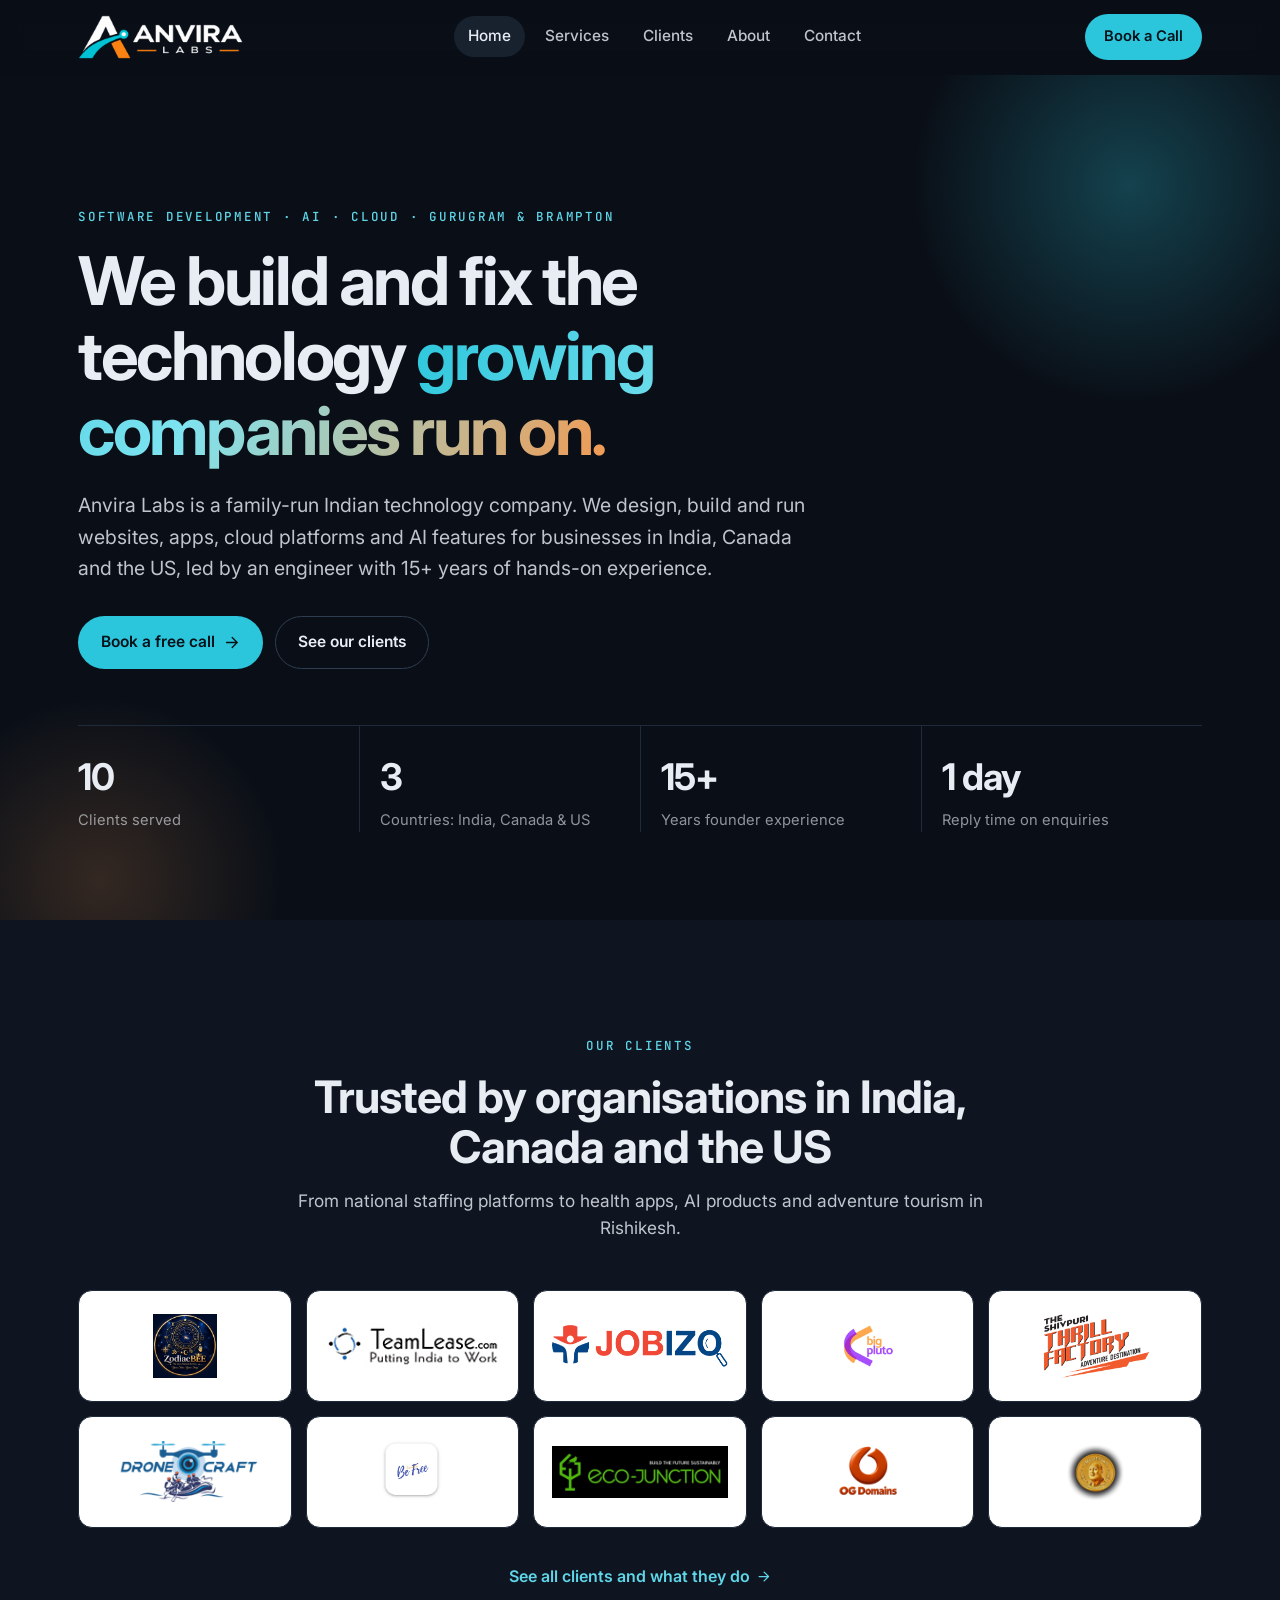
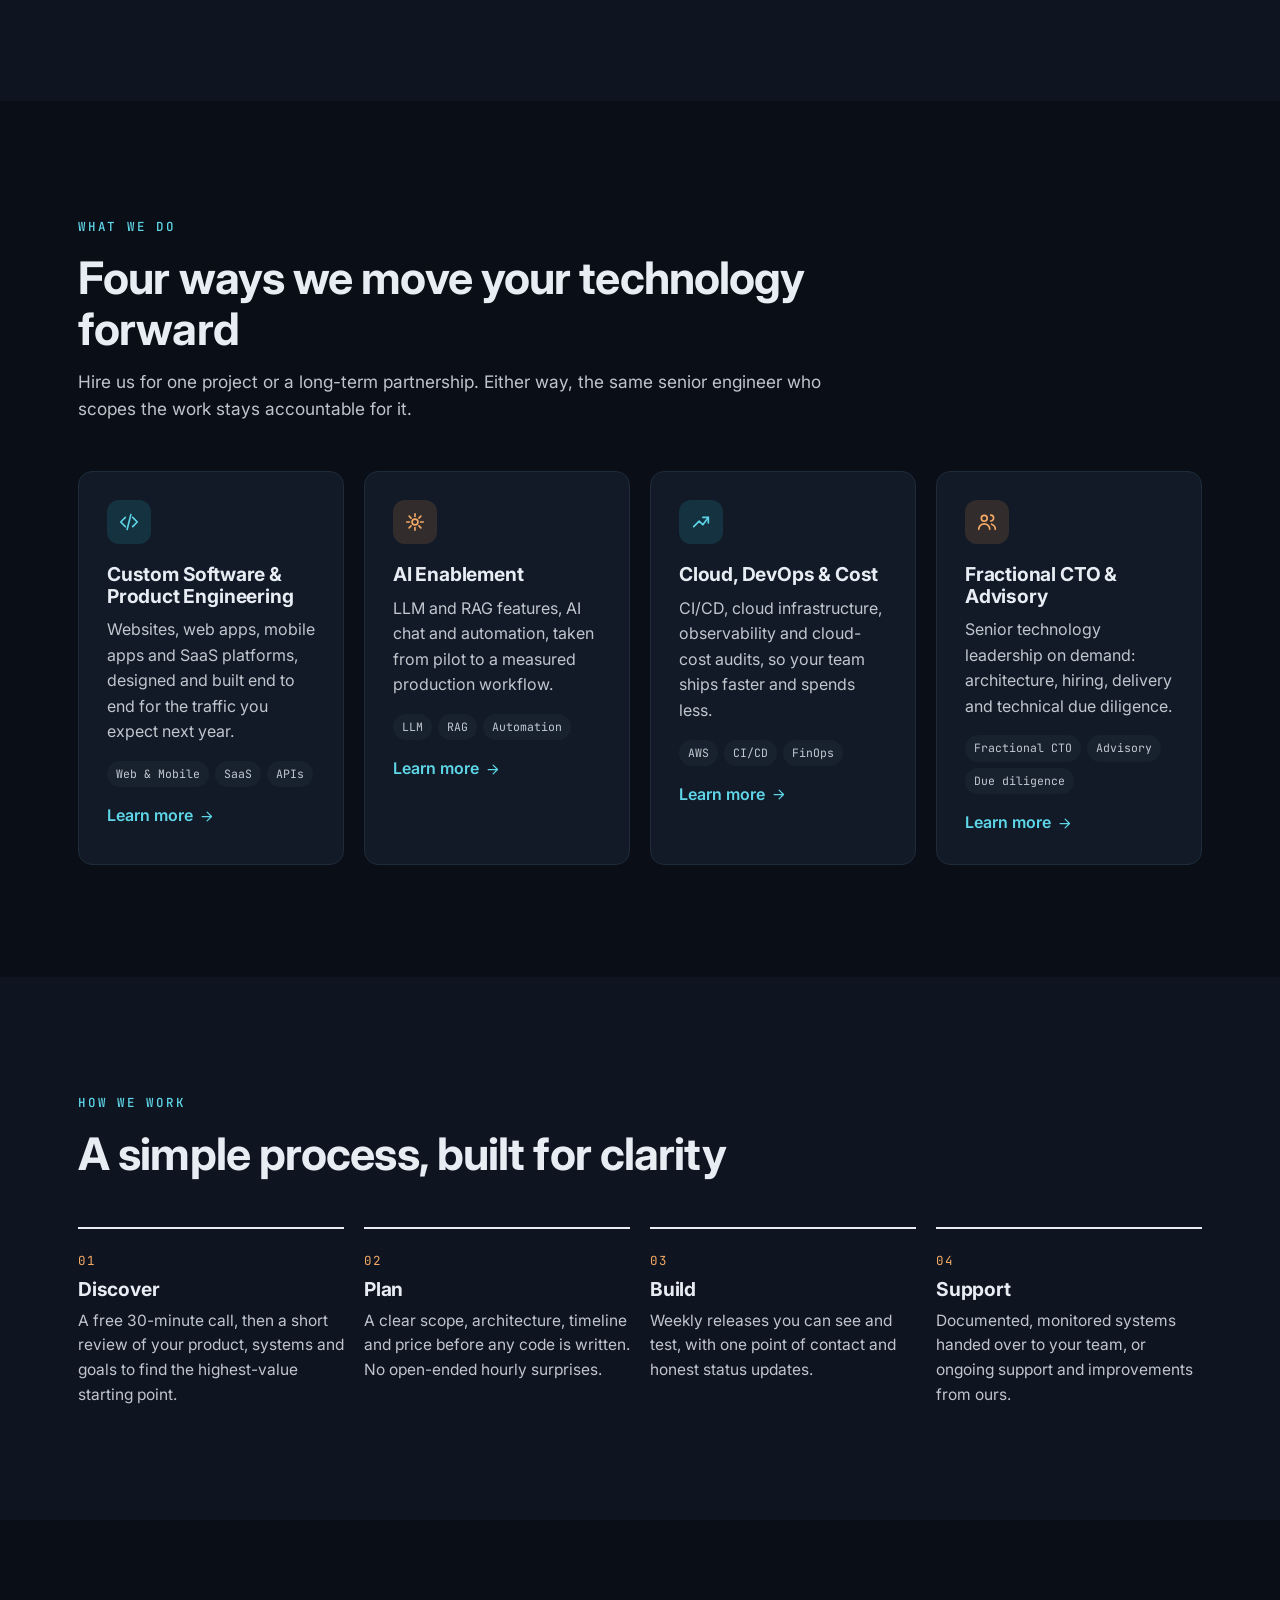
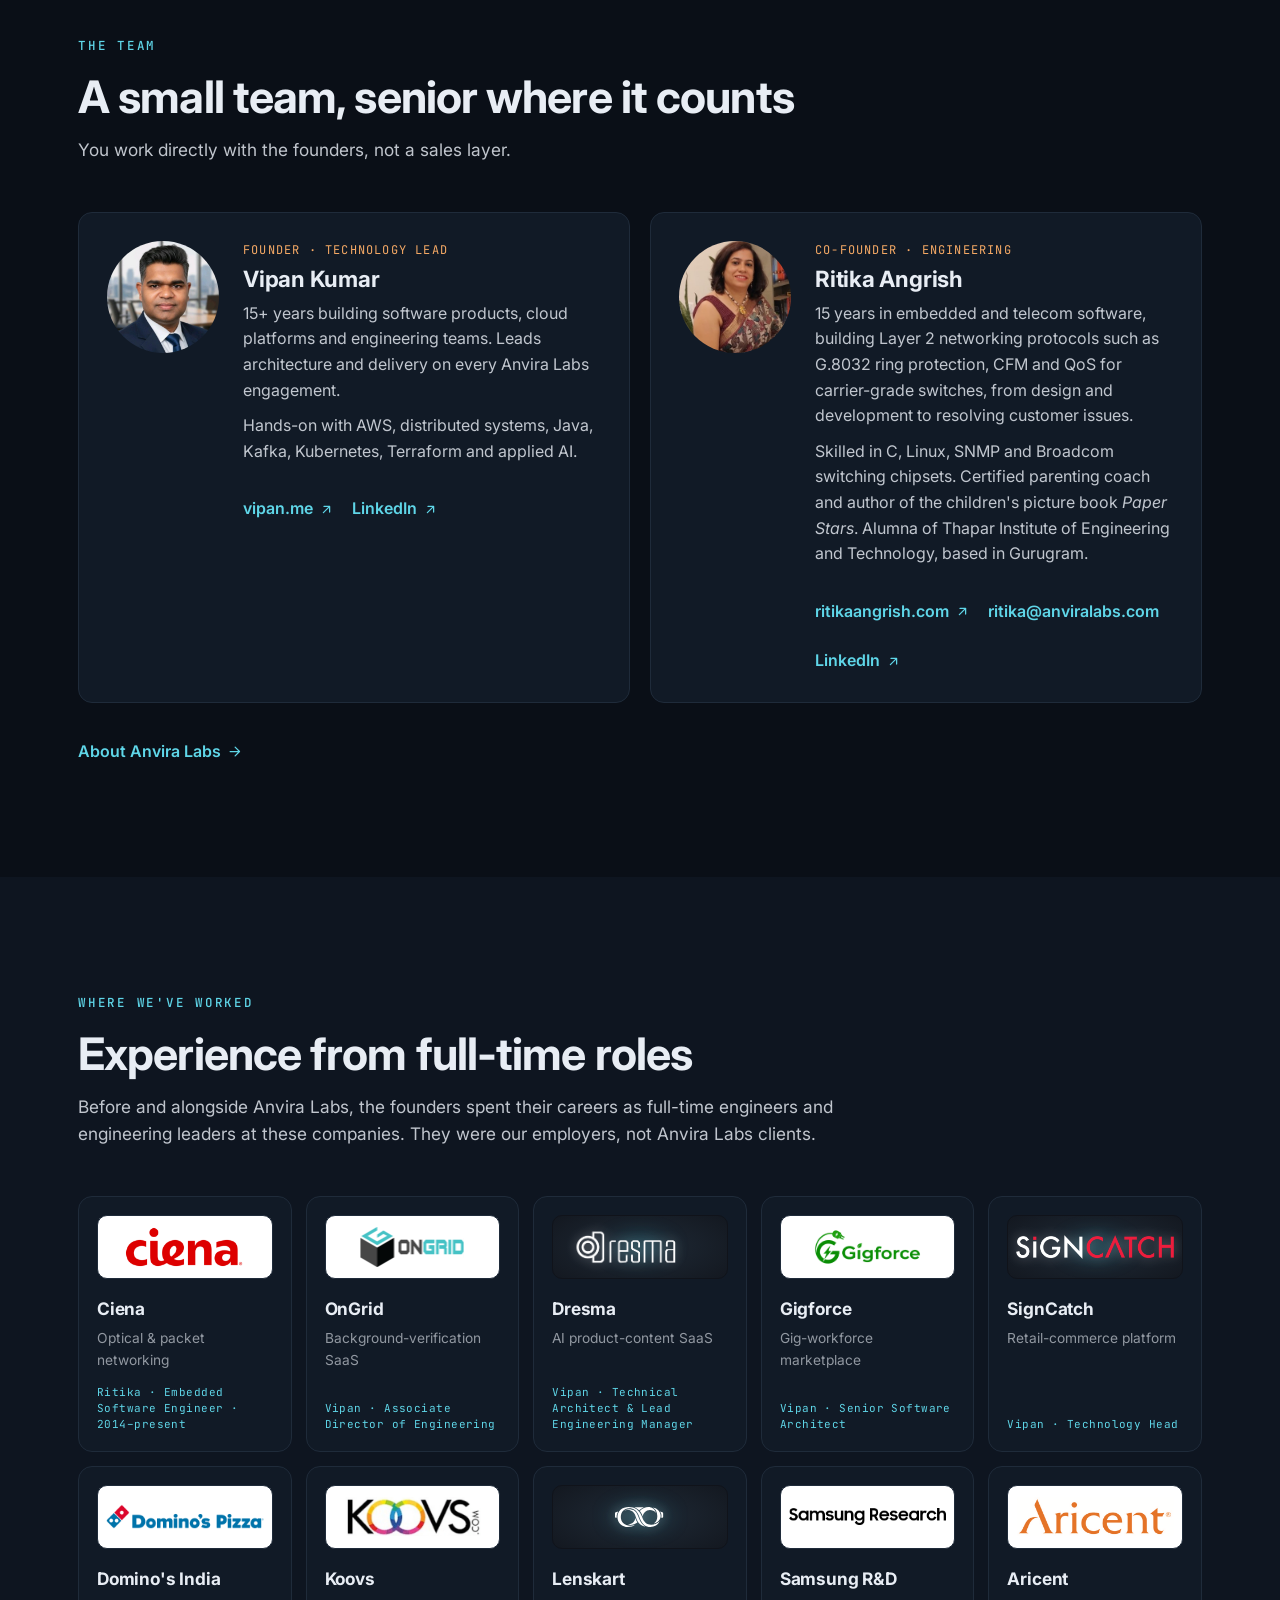
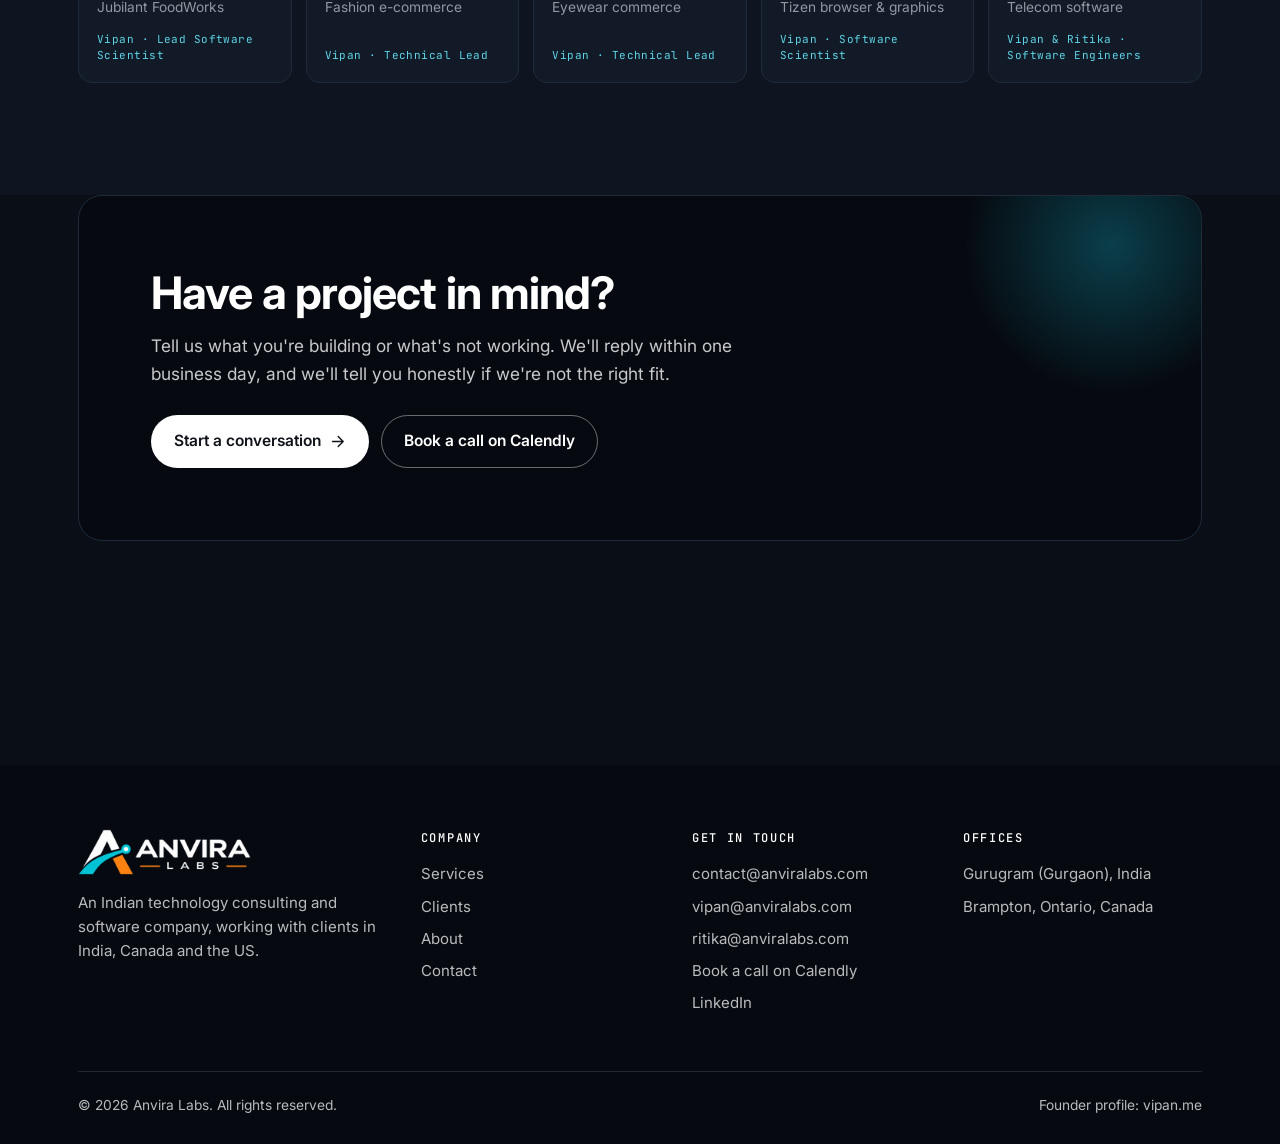
==== index.html @ 52e17708 "Link OGDomains to its domain mall and add its logo Co-Authored-By: Claude Opus 5.5 <noreply@anthropi" ====
<!DOCTYPE html>
<html lang="en" data-theme="midnight">
<head>
    <meta charset="UTF-8">
    <meta name="viewport" content="width=device-width, initial-scale=1.0">
    <meta name="theme-color" content="#0a0f17">
    <meta name="color-scheme" content="dark">
    <title>Anvira Labs | Software, AI & Cloud Company in Gurugram</title>
    <meta name="description" content="Software development company in Gurugram, India, also in Brampton, Canada. Websites, apps, SaaS, AI and AWS cloud for startups and SMBs.">
    <meta name="keywords" content="software development company Gurugram, software company Delhi NCR, custom software development India, web and mobile app development, AI development company India, generative AI and LLM integration, cloud and DevOps services, AWS cost optimization, fractional CTO India, fractional CTO Toronto, software development Brampton, IT consulting Gurgaon, SaaS product development, Anvira Labs">
    <meta name="robots" content="index, follow, max-image-preview:large, max-snippet:-1">
    <meta name="author" content="Anvira Labs">
    <meta name="geo.region" content="IN-HR">
    <meta name="geo.placename" content="Gurugram">
    <meta property="og:title" content="Anvira Labs | Software, AI & Cloud Company in Gurugram">
    <meta property="og:description" content="Software development company in Gurugram, India, also in Brampton, Canada. Websites, apps, SaaS, AI and AWS cloud for startups and SMBs.">
    <meta property="og:type" content="website">
    <meta property="og:site_name" content="Anvira Labs">
    <meta property="og:url" content="https://www.anviralabs.com/">
    <meta property="og:locale" content="en_IN">
    <meta property="og:locale:alternate" content="en_CA">
    <meta property="og:image:width" content="1200">
    <meta property="og:image:height" content="630">
    <meta property="og:image:alt" content="Anvira Labs logo">
    <link rel="canonical" href="https://www.anviralabs.com/">
    <link rel="icon" type="image/png" sizes="32x32" href="assets/logo/favicon-32.png">
    <link rel="icon" type="image/png" sizes="192x192" href="assets/logo/icon-192.png">
    <link rel="apple-touch-icon" href="assets/logo/apple-touch-icon.png">
    <meta property="og:image" content="https://www.anviralabs.com/assets/logo/og-image.png">
    <meta name="twitter:card" content="summary_large_image">
    <link rel="preconnect" href="https://fonts.googleapis.com">
    <link rel="preconnect" href="https://fonts.gstatic.com" crossorigin>
    <link href="https://fonts.googleapis.com/css2?family=Inter:wght@400;500;600;700&family=JetBrains+Mono:wght@400;500&display=swap" rel="stylesheet">
    <link rel="stylesheet" href="styles.css?v=20261105j">
    <script type="application/ld+json">{"@context": "https://schema.org", "@type": ["Organization", "ProfessionalService"], "@id": "https://www.anviralabs.com/#org", "name": "Anvira Labs", "url": "https://www.anviralabs.com/", "logo": "https://www.anviralabs.com/assets/logo/icon-512.png", "image": "https://www.anviralabs.com/assets/logo/og-image.png", "description": "Software development company in Gurugram, India, also in Brampton, Canada. Websites, apps, SaaS, AI and AWS cloud for startups and SMBs.", "email": "contact@anviralabs.com", "slogan": "We build and fix the technology growing companies run on.", "founder": [{"@type": "Person", "@id": "https://www.anviralabs.com/about.html#vipan", "name": "Vipan Kumar", "jobTitle": "Founder & Technology Lead", "url": "https://vipan.me/", "sameAs": ["https://vipan.me/", "https://www.linkedin.com/in/vipankverma/"], "alumniOf": "Thapar Institute of Engineering and Technology"}, {"@type": "Person", "@id": "https://www.anviralabs.com/about.html#ritika", "name": "Ritika Angrish", "jobTitle": "Co-founder, Engineering", "email": "ritika@anviralabs.com", "url": "https://ritikaangrish.com/", "sameAs": ["https://ritikaangrish.com/", "https://www.linkedin.com/in/ritika-angrish/"], "alumniOf": "Thapar Institute of Engineering and Technology"}], "address": {"@type": "PostalAddress", "addressLocality": "Gurugram", "addressRegion": "Haryana", "addressCountry": "IN"}, "location": [{"@type": "Place", "name": "Anvira Labs, Gurugram", "address": {"@type": "PostalAddress", "addressLocality": "Gurugram", "addressRegion": "Haryana", "addressCountry": "IN"}}, {"@type": "Place", "name": "Anvira Labs, Brampton", "address": {"@type": "PostalAddress", "addressLocality": "Brampton", "addressRegion": "ON", "addressCountry": "CA"}}], "areaServed": [{"@type": "City", "name": "Gurugram"}, {"@type": "AdministrativeArea", "name": "Delhi NCR"}, {"@type": "Country", "name": "India"}, {"@type": "City", "name": "Brampton"}, {"@type": "City", "name": "Toronto"}, {"@type": "AdministrativeArea", "name": "Ontario"}, {"@type": "Country", "name": "Canada"}, {"@type": "Country", "name": "United States"}], "knowsAbout": ["Custom software development", "Web application development", "Mobile app development", "SaaS platforms", "Generative AI", "LLM integration", "Retrieval-augmented generation", "AWS", "Kubernetes", "Terraform", "DevOps", "CI/CD", "FinOps", "Cloud cost optimization", "Software architecture", "Fractional CTO", "Technical due diligence", "Java", "Spring Boot", "Node.js", "Python", "Kafka"], "contactPoint": [{"@type": "ContactPoint", "contactType": "sales", "email": "contact@anviralabs.com", "url": "https://www.anviralabs.com/contact.html", "availableLanguage": ["English", "Hindi"], "areaServed": ["IN", "CA", "US"]}], "hasOfferCatalog": {"@type": "OfferCatalog", "name": "Anvira Labs services", "itemListElement": [{"@type": "Offer", "itemOffered": {"@type": "Service", "name": "Custom Software & Product Engineering", "description": "Websites, web apps, mobile apps, SaaS platforms, APIs and integrations.", "url": "https://www.anviralabs.com/services.html#custom-software", "provider": {"@id": "https://www.anviralabs.com/#org"}, "areaServed": [{"@type": "City", "name": "Gurugram"}, {"@type": "AdministrativeArea", "name": "Delhi NCR"}, {"@type": "Country", "name": "India"}, {"@type": "City", "name": "Brampton"}, {"@type": "City", "name": "Toronto"}, {"@type": "AdministrativeArea", "name": "Ontario"}, {"@type": "Country", "name": "Canada"}, {"@type": "Country", "name": "United States"}]}}, {"@type": "Offer", "itemOffered": {"@type": "Service", "name": "AI Enablement", "description": "LLM and RAG features, AI chat assistants, content pipelines and automation.", "url": "https://www.anviralabs.com/services.html#ai", "provider": {"@id": "https://www.anviralabs.com/#org"}, "areaServed": [{"@type": "City", "name": "Gurugram"}, {"@type": "AdministrativeArea", "name": "Delhi NCR"}, {"@type": "Country", "name": "India"}, {"@type": "City", "name": "Brampton"}, {"@type": "City", "name": "Toronto"}, {"@type": "AdministrativeArea", "name": "Ontario"}, {"@type": "Country", "name": "Canada"}, {"@type": "Country", "name": "United States"}]}}, {"@type": "Offer", "itemOffered": {"@type": "Service", "name": "Cloud, DevOps & Cost Optimization", "description": "AWS infrastructure, Terraform, CI/CD, monitoring and cloud-cost audits.", "url": "https://www.anviralabs.com/services.html#cloud", "provider": {"@id": "https://www.anviralabs.com/#org"}, "areaServed": [{"@type": "City", "name": "Gurugram"}, {"@type": "AdministrativeArea", "name": "Delhi NCR"}, {"@type": "Country", "name": "India"}, {"@type": "City", "name": "Brampton"}, {"@type": "City", "name": "Toronto"}, {"@type": "AdministrativeArea", "name": "Ontario"}, {"@type": "Country", "name": "Canada"}, {"@type": "Country", "name": "United States"}]}}, {"@type": "Offer", "itemOffered": {"@type": "Service", "name": "Fractional CTO & Technology Advisory", "description": "Architecture, hiring, delivery oversight and technical due diligence.", "url": "https://www.anviralabs.com/services.html#cto", "provider": {"@id": "https://www.anviralabs.com/#org"}, "areaServed": [{"@type": "City", "name": "Gurugram"}, {"@type": "AdministrativeArea", "name": "Delhi NCR"}, {"@type": "Country", "name": "India"}, {"@type": "City", "name": "Brampton"}, {"@type": "City", "name": "Toronto"}, {"@type": "AdministrativeArea", "name": "Ontario"}, {"@type": "Country", "name": "Canada"}, {"@type": "Country", "name": "United States"}]}}]}}</script>
    <script type="application/ld+json">{"@context": "https://schema.org", "@type": "WebSite", "@id": "https://www.anviralabs.com/#website", "name": "Anvira Labs", "url": "https://www.anviralabs.com/", "publisher": {"@id": "https://www.anviralabs.com/#org"}, "inLanguage": "en"}</script>
    <script>
        // Site theme. DEFAULT is what visitors see; ?theme=name previews another one.
        (function () {
            var DEFAULT = 'midnight', themes = ['clarity', 'midnight', 'ember', 'aurora'], t = DEFAULT;
            try {
                var q = new URLSearchParams(location.search).get('theme');
                if (q && themes.indexOf(q) > -1) { t = q; sessionStorage.setItem('al-theme', q); }
                else if (themes.indexOf(sessionStorage.getItem('al-theme')) > -1) t = sessionStorage.getItem('al-theme');
            } catch (e) {}
            document.documentElement.setAttribute('data-theme', t);
        })();
    </script>
</head>
<body>
    <a class="skip" href="#main">Skip to content</a>
    <nav class="navbar" aria-label="Main">
        <div class="nav-container">
            <a href="index.html" class="logo" aria-label="Anvira Labs home"><img src="assets/logo/anvira-logo-light.png" alt="Anvira Labs" class="logo-img logo-on-dark" width="900" height="240"><img src="assets/logo/anvira-logo-dark.png" alt="" aria-hidden="true" class="logo-img logo-on-light" width="900" height="249"></a>
            <ul class="nav-menu" id="nav-menu">
                <li><a href="index.html">Home</a></li>
                <li><a href="services.html">Services</a></li>
                <li><a href="work.html">Clients</a></li>
                <li><a href="about.html">About</a></li>
                <li><a href="contact.html">Contact</a></li>
            </ul>
            <div class="nav-right">
                <a href="contact.html" class="btn btn-primary">Book a Call</a>
                <button class="hamburger" type="button" aria-label="Menu" aria-controls="nav-menu" aria-expanded="false"><span></span><span></span><span></span></button>
            </div>
        </div>
    </nav>

    <main id="main">
        <section class="hero">
            <div class="container">
                <div class="eyebrow reveal">Software development · AI · Cloud · Gurugram &amp; Brampton</div>
                <h1 class="reveal">We build and fix the technology <span class="grad-text">growing companies run on.</span></h1>
                <p class="lede reveal">Anvira Labs is a family-run Indian technology company. We design, build and run websites, apps, cloud platforms and AI features for businesses in India, Canada and the US, led by an engineer with 15+ years of hands-on experience.</p>
                <div class="hero-actions reveal">
                    <a href="contact.html" class="btn btn-primary">Book a free call <svg viewBox="0 0 24 24" fill="none" stroke="currentColor" stroke-width="2" stroke-linecap="round" stroke-linejoin="round" aria-hidden="true"><path d="M5 12h14M13 5l7 7-7 7"/></svg></a>
                    <a href="work.html" class="btn btn-secondary">See our clients</a>
                </div>
                <div class="facts reveal">
                    <div class="fact"><div class="fact-num">10</div><div class="fact-label">Clients served</div></div>
                    <div class="fact"><div class="fact-num">3</div><div class="fact-label">Countries: India, Canada &amp; US</div></div>
                    <div class="fact"><div class="fact-num">15+</div><div class="fact-label">Years founder experience</div></div>
                    <div class="fact"><div class="fact-num">1 day</div><div class="fact-label">Reply time on enquiries</div></div>
                </div>
            </div>
        </section>

        <section class="section alt clients-section" id="clients" aria-labelledby="clients-h">
            <div class="container">
                <div class="section-head center">
                    <div class="eyebrow">Our clients</div>
                    <h2 id="clients-h">Trusted by organisations in India, Canada and the US</h2>
                    <p>From national staffing platforms to health apps, AI products and adventure tourism in Rishikesh.</p>
                </div>
                <ul class="logo-wall reveal">
                    <li><a class="logo-tile" href="https://zodiacbee.com" target="_blank" rel="noopener" title="ZodiacBee"><img src="assets/clients/zodiacbee.jpg" alt="ZodiacBee logo" loading="lazy"></a></li>
                    <li><a class="logo-tile" href="https://www.teamlease.com/" target="_blank" rel="noopener" title="TeamLease"><img src="assets/clients/teamlease.jpg" alt="TeamLease logo" loading="lazy"></a></li>
                    <li><a class="logo-tile" href="https://jobizo.com/" target="_blank" rel="noopener" title="Jobizo"><img src="assets/clients/jobizo.png" alt="Jobizo logo" loading="lazy"></a></li>
                    <li><a class="logo-tile" href="https://bigplutolabs.com" target="_blank" rel="noopener" title="Big Pluto"><img src="assets/clients/bigpluto.png" alt="Big Pluto logo" loading="lazy"></a></li>
                    <li><a class="logo-tile" href="https://thrillfactory.in/" target="_blank" rel="noopener" title="Thrill Factory"><img src="assets/clients/thrillfactory.png" alt="Thrill Factory logo" loading="lazy"></a></li>
                    <li><a class="logo-tile" href="https://www.dronecraft.co.in/" target="_blank" rel="noopener" title="DroneCraft"><img src="assets/clients/dronecraft.png" alt="DroneCraft logo" loading="lazy"></a></li>
                    <li><a class="logo-tile" href="https://www.befree.fit/" target="_blank" rel="noopener" title="BeFree"><img src="assets/clients/befree.jpeg" alt="BeFree logo" loading="lazy"></a></li>
                    <li><a class="logo-tile" href="https://eco-junction.com/" target="_blank" rel="noopener" title="Eco Junction"><img src="assets/clients/ecojunction.jpg" alt="Eco Junction logo" loading="lazy"></a></li>
                    <li><a class="logo-tile" href="https://anvira-labs.github.io/ogdomains/" target="_blank" rel="noopener" title="OGDomains"><img src="assets/clients/ogdomains.png" alt="OGDomains logo" loading="lazy"></a></li>
                    <li><a class="logo-tile" href="https://eternalvoice.net/" target="_blank" rel="noopener" title="Eternal Voice"><img src="assets/clients/eternalvoice.png" alt="Eternal Voice logo" loading="lazy"></a></li>
                </ul>
                <div class="section-foot center"><a class="link-arrow" href="work.html">See all clients and what they do <svg viewBox="0 0 24 24" fill="none" stroke="currentColor" stroke-width="2" stroke-linecap="round" stroke-linejoin="round" aria-hidden="true"><path d="M5 12h14M13 5l7 7-7 7"/></svg></a></div>
            </div>
        </section>

        <section class="section">
            <div class="container">
                <div class="section-head">
                    <div class="eyebrow">What we do</div>
                    <h2>Four ways we move your technology forward</h2>
                    <p>Hire us for one project or a long-term partnership. Either way, the same senior engineer who scopes the work stays accountable for it.</p>
                </div>
                <div class="grid-4">
            <div class="card reveal">
                <div class="card-icon"><svg viewBox="0 0 24 24" fill="none" stroke="currentColor" stroke-width="1.8" stroke-linecap="round" stroke-linejoin="round" aria-hidden="true"><path d="M8 7l-5 5 5 5M16 7l5 5-5 5M14 4l-4 16"/></svg></div>
                <h3>Custom Software & Product Engineering</h3>
                <p>Websites, web apps, mobile apps and SaaS platforms, designed and built end to end for the traffic you expect next year.</p>
                <div class="tags"><span class="tag">Web & Mobile</span><span class="tag">SaaS</span><span class="tag">APIs</span></div>
                <a class="link-arrow" href="services.html#custom-software">Learn more <svg viewBox="0 0 24 24" fill="none" stroke="currentColor" stroke-width="2" stroke-linecap="round" stroke-linejoin="round" aria-hidden="true"><path d="M5 12h14M13 5l7 7-7 7"/></svg></a>
            </div>
            <div class="card reveal">
                <div class="card-icon orange"><svg viewBox="0 0 24 24" fill="none" stroke="currentColor" stroke-width="1.8" stroke-linecap="round" stroke-linejoin="round" aria-hidden="true"><path d="M12 3v3M12 18v3M3 12h3M18 12h3M5.6 5.6l2.1 2.1M16.3 16.3l2.1 2.1M5.6 18.4l2.1-2.1M16.3 7.7l2.1-2.1"/><circle cx="12" cy="12" r="3.2"/></svg></div>
                <h3>AI Enablement</h3>
                <p>LLM and RAG features, AI chat and automation, taken from pilot to a measured production workflow.</p>
                <div class="tags"><span class="tag">LLM</span><span class="tag">RAG</span><span class="tag">Automation</span></div>
                <a class="link-arrow" href="services.html#ai">Learn more <svg viewBox="0 0 24 24" fill="none" stroke="currentColor" stroke-width="2" stroke-linecap="round" stroke-linejoin="round" aria-hidden="true"><path d="M5 12h14M13 5l7 7-7 7"/></svg></a>
            </div>
            <div class="card reveal">
                <div class="card-icon"><svg viewBox="0 0 24 24" fill="none" stroke="currentColor" stroke-width="1.8" stroke-linecap="round" stroke-linejoin="round" aria-hidden="true"><path d="M4 17l6-6 4 4 6-8"/><path d="M14 7h6v6"/></svg></div>
                <h3>Cloud, DevOps & Cost</h3>
                <p>CI/CD, cloud infrastructure, observability and cloud-cost audits, so your team ships faster and spends less.</p>
                <div class="tags"><span class="tag">AWS</span><span class="tag">CI/CD</span><span class="tag">FinOps</span></div>
                <a class="link-arrow" href="services.html#cloud">Learn more <svg viewBox="0 0 24 24" fill="none" stroke="currentColor" stroke-width="2" stroke-linecap="round" stroke-linejoin="round" aria-hidden="true"><path d="M5 12h14M13 5l7 7-7 7"/></svg></a>
            </div>
            <div class="card reveal">
                <div class="card-icon orange"><svg viewBox="0 0 24 24" fill="none" stroke="currentColor" stroke-width="1.8" stroke-linecap="round" stroke-linejoin="round" aria-hidden="true"><circle cx="9" cy="8" r="3.2"/><path d="M3 20c0-3.3 2.7-6 6-6s6 2.7 6 6"/><path d="M16 4.5a3.2 3.2 0 0 1 0 6.4M21 20c0-2.6-1.6-4.8-4-5.6"/></svg></div>
                <h3>Fractional CTO & Advisory</h3>
                <p>Senior technology leadership on demand: architecture, hiring, delivery and technical due diligence.</p>
                <div class="tags"><span class="tag">Fractional CTO</span><span class="tag">Advisory</span><span class="tag">Due diligence</span></div>
                <a class="link-arrow" href="services.html#cto">Learn more <svg viewBox="0 0 24 24" fill="none" stroke="currentColor" stroke-width="2" stroke-linecap="round" stroke-linejoin="round" aria-hidden="true"><path d="M5 12h14M13 5l7 7-7 7"/></svg></a>
            </div>
                </div>
            </div>
        </section>

        <section class="section alt">
            <div class="container">
                <div class="section-head">
                    <div class="eyebrow">How we work</div>
                    <h2>A simple process, built for clarity</h2>
                </div>
        <ol class="steps">
            <li class="step reveal"><div class="step-num">01</div><h3>Discover</h3><p>A free 30-minute call, then a short review of your product, systems and goals to find the highest-value starting point.</p></li>
            <li class="step reveal"><div class="step-num">02</div><h3>Plan</h3><p>A clear scope, architecture, timeline and price before any code is written. No open-ended hourly surprises.</p></li>
            <li class="step reveal"><div class="step-num">03</div><h3>Build</h3><p>Weekly releases you can see and test, with one point of contact and honest status updates.</p></li>
            <li class="step reveal"><div class="step-num">04</div><h3>Support</h3><p>Documented, monitored systems handed over to your team, or ongoing support and improvements from ours.</p></li>
        </ol>
            </div>
        </section>

        <section class="section">
            <div class="container">
                <div class="section-head">
                    <div class="eyebrow">The team</div>
                    <h2>A small team, senior where it counts</h2>
                    <p>You work directly with the founders, not a sales layer.</p>
                </div>
            <div class="grid-2">
                <article class="card team-card reveal" id="vipan">
                    <img class="team-photo" src="assets/founder/vipan-kumar.jpg" alt="Vipan Kumar" width="112" height="112" loading="lazy">
                    <div>
                        <div class="role">Founder · Technology Lead</div>
                        <h3>Vipan Kumar</h3>
                        <p>15+ years building software products, cloud platforms and engineering teams. Leads architecture and delivery on every Anvira Labs engagement.</p>
                        <p class="muted">Hands-on with AWS, distributed systems, Java, Kafka, Kubernetes, Terraform and applied AI.</p>
                        <div class="team-links">
                            <a class="link-arrow" href="https://vipan.me" target="_blank" rel="noopener">vipan.me <svg viewBox="0 0 24 24" fill="none" stroke="currentColor" stroke-width="2" stroke-linecap="round" stroke-linejoin="round" aria-hidden="true"><path d="M7 17L17 7M8 7h9v9"/></svg></a>
                            <a class="link-arrow" href="https://www.linkedin.com/in/vipankverma/" target="_blank" rel="noopener">LinkedIn <svg viewBox="0 0 24 24" fill="none" stroke="currentColor" stroke-width="2" stroke-linecap="round" stroke-linejoin="round" aria-hidden="true"><path d="M7 17L17 7M8 7h9v9"/></svg></a>
                        </div>
                    </div>
                </article>
                <article class="card team-card reveal" id="cofounder">
                    <img class="team-photo" src="assets/founder/ritika-angrish.jpg" alt="Ritika Angrish" width="112" height="112" loading="lazy">
                    <div>
                        <div class="role">Co-founder · Engineering</div>
                        <h3>Ritika Angrish</h3>
                        <p>15 years in embedded and telecom software, building Layer 2 networking protocols such as G.8032 ring protection, CFM and QoS for carrier-grade switches, from design and development to resolving customer issues.</p>
                        <p class="muted">Skilled in C, Linux, SNMP and Broadcom switching chipsets. Certified parenting coach and author of the children's picture book <em>Paper Stars</em>. Alumna of Thapar Institute of Engineering and Technology, based in Gurugram.</p>
                        <div class="team-links">
                            <a class="link-arrow" href="https://ritikaangrish.com/" target="_blank" rel="noopener">ritikaangrish.com <svg viewBox="0 0 24 24" fill="none" stroke="currentColor" stroke-width="2" stroke-linecap="round" stroke-linejoin="round" aria-hidden="true"><path d="M7 17L17 7M8 7h9v9"/></svg></a>
                            <a class="link-arrow" href="mailto:ritika@anviralabs.com">ritika@anviralabs.com</a>
                            <a class="link-arrow" href="https://www.linkedin.com/in/ritika-angrish/" target="_blank" rel="noopener">LinkedIn <svg viewBox="0 0 24 24" fill="none" stroke="currentColor" stroke-width="2" stroke-linecap="round" stroke-linejoin="round" aria-hidden="true"><path d="M7 17L17 7M8 7h9v9"/></svg></a>
                        </div>
                    </div>
                </article>
            </div>
                <div class="section-foot"><a class="link-arrow" href="about.html">About Anvira Labs <svg viewBox="0 0 24 24" fill="none" stroke="currentColor" stroke-width="2" stroke-linecap="round" stroke-linejoin="round" aria-hidden="true"><path d="M5 12h14M13 5l7 7-7 7"/></svg></a></div>
            </div>
        </section>

        <section class="section alt" id="experience">
            <div class="container">
                <div class="section-head">
                    <div class="eyebrow">Where we've worked</div>
                    <h2>Experience from full-time roles</h2>
                    <p>Before and alongside Anvira Labs, the founders spent their careers as full-time engineers and engineering leaders at these companies. They were our employers, not Anvira Labs clients.</p>
                </div>
                <ul class="employer-wall">
                    <li class="employer reveal"><div class="emp-logo "><img src="assets/employers/ciena.png" alt="Ciena logo" loading="lazy"></div><strong>Ciena</strong><span class="emp-sector">Optical & packet networking</span><span class="emp-who">Ritika · Embedded Software Engineer · 2014–present</span></li>
                    <li class="employer reveal"><div class="emp-logo "><img src="assets/employers/ongrid.svg" alt="OnGrid logo" loading="lazy"></div><strong>OnGrid</strong><span class="emp-sector">Background-verification SaaS</span><span class="emp-who">Vipan · Associate Director of Engineering</span></li>
                    <li class="employer reveal"><div class="emp-logo dark"><img src="assets/employers/dresma.png" alt="Dresma logo" loading="lazy"></div><strong>Dresma</strong><span class="emp-sector">AI product-content SaaS</span><span class="emp-who">Vipan · Technical Architect & Lead Engineering Manager</span></li>
                    <li class="employer reveal"><div class="emp-logo "><img src="assets/employers/gigforce.png" alt="Gigforce logo" loading="lazy"></div><strong>Gigforce</strong><span class="emp-sector">Gig-workforce marketplace</span><span class="emp-who">Vipan · Senior Software Architect</span></li>
                    <li class="employer reveal"><div class="emp-logo dark"><img src="assets/employers/signcatch.png" alt="SignCatch logo" loading="lazy"></div><strong>SignCatch</strong><span class="emp-sector">Retail-commerce platform</span><span class="emp-who">Vipan · Technology Head</span></li>
                    <li class="employer reveal"><div class="emp-logo "><img src="assets/employers/dominos.png" alt="Domino's India logo" loading="lazy"></div><strong>Domino's India</strong><span class="emp-sector">Jubilant FoodWorks</span><span class="emp-who">Vipan · Lead Software Scientist</span></li>
                    <li class="employer reveal"><div class="emp-logo "><img src="assets/employers/koovs.webp" alt="Koovs logo" loading="lazy"></div><strong>Koovs</strong><span class="emp-sector">Fashion e-commerce</span><span class="emp-who">Vipan · Technical Lead</span></li>
                    <li class="employer reveal"><div class="emp-logo dark"><img src="assets/employers/lenskart.svg" alt="Lenskart logo" loading="lazy"></div><strong>Lenskart</strong><span class="emp-sector">Eyewear commerce</span><span class="emp-who">Vipan · Technical Lead</span></li>
                    <li class="employer reveal"><div class="emp-logo "><img src="assets/employers/samsung-research.png" alt="Samsung RandD logo" loading="lazy"></div><strong>Samsung R&amp;D</strong><span class="emp-sector">Tizen browser &amp; graphics</span><span class="emp-who">Vipan · Software Scientist</span></li>
                    <li class="employer reveal"><div class="emp-logo "><img src="assets/employers/aricent.png" alt="Aricent logo" loading="lazy"></div><strong>Aricent</strong><span class="emp-sector">Telecom software</span><span class="emp-who">Vipan &amp; Ritika · Software Engineers</span></li>
                </ul>
            </div>
        </section>

        <section class="section tight">
            <div class="container">
                <div class="cta-band reveal">
                    <h2>Have a project in mind?</h2>
                    <p>Tell us what you're building or what's not working. We'll reply within one business day, and we'll tell you honestly if we're not the right fit.</p>
                    <div class="hero-actions">
                        <a href="contact.html" class="btn btn-light">Start a conversation <svg viewBox="0 0 24 24" fill="none" stroke="currentColor" stroke-width="2" stroke-linecap="round" stroke-linejoin="round" aria-hidden="true"><path d="M5 12h14M13 5l7 7-7 7"/></svg></a>
                        <a href="https://calendly.com/contactvips/" class="btn btn-outline-light" target="_blank" rel="noopener">Book a call on Calendly</a>
                    </div>
                </div>
            </div>
        </section>
    </main>

    <footer class="footer">
        <div class="container">
            <div class="footer-top">
                <div class="footer-brand">
                    <img src="assets/logo/anvira-logo-light.png" alt="Anvira Labs" class="logo-img" width="900" height="240" loading="lazy">
                    <p>An Indian technology consulting and software company, working with clients in India, Canada and the US.</p>
                </div>
                <div class="footer-col">
                    <h5>Company</h5>
                    <a href="services.html">Services</a>
                    <a href="work.html">Clients</a>
                    <a href="about.html">About</a>
                    <a href="contact.html">Contact</a>
                </div>
                <div class="footer-col">
                    <h5>Get in touch</h5>
                    <a href="mailto:contact@anviralabs.com">contact@anviralabs.com</a>
                    <a href="mailto:vipan@anviralabs.com">vipan@anviralabs.com</a>
                    <a href="mailto:ritika@anviralabs.com">ritika@anviralabs.com</a>
                    <a href="https://calendly.com/contactvips/" target="_blank" rel="noopener">Book a call on Calendly</a>
                    <a href="https://www.linkedin.com/in/vipankverma/" target="_blank" rel="noopener">LinkedIn</a>
                </div>
                <div class="footer-col">
                    <h5>Offices</h5>
                    <p>Gurugram (Gurgaon), India</p>
                    <p>Brampton, Ontario, Canada</p>
                </div>
            </div>
            <div class="footer-bottom">
                <p>&copy; 2026 Anvira Labs. All rights reserved.</p>
                <p>Founder profile: <a href="https://vipan.me" target="_blank" rel="noopener">vipan.me</a></p>
            </div>
        </div>
    </footer>
    <script src="script.js?v=20261105j"></script>
</body>
</html>
---- styles.css ----
/* ============================================================
   ANVIRA LABS — site styles
   Plain CSS, no build. Shared by every page.
   ============================================================ */

*, *::before, *::after { margin: 0; padding: 0; box-sizing: border-box; }

:root {
    --ink: #10131a;
    --ink-80: rgba(16, 19, 26, .8);
    --ink-60: rgba(16, 19, 26, .62);
    --paper: #ffffff;
    --card: #ffffff;
    --nav-bg: rgba(255,255,255,.88);
    --band: #10131a;
    --btn-bg: #10131a;
    --btn-ink: #ffffff;
    --btn-hover: #0a5866;
    --field-bg: #ffffff;
    --shadow: rgba(16,19,26,.25);
    --paper-warm: #f8f6f1;
    --surface: #f1efe7;
    --line: #e4e0d4;
    --line-strong: #d4cfbe;

    --teal: #0f7f93;
    --teal-deep: #0a5866;
    --teal-tint: #e6f2f3;
    --orange: #d97730;
    --orange-deep: #ad5c22;
    --orange-tint: #fbeee0;
    --grad: linear-gradient(115deg, var(--teal) 0%, #1a9db0 45%, var(--orange) 100%);

    --sans: 'Inter', -apple-system, BlinkMacSystemFont, 'Segoe UI', Roboto, sans-serif;
    --mono: 'JetBrains Mono', 'SFMono-Regular', Menlo, Consolas, monospace;

    --ease: cubic-bezier(.16, .8, .24, 1);
    --radius: 14px;
    --radius-sm: 8px;
    --container: 1180px;
}

html { scroll-behavior: smooth; }
body { font-family: var(--sans); color: var(--ink); background: var(--paper); line-height: 1.6; -webkit-font-smoothing: antialiased; overflow-x: hidden; }
img { max-width: 100%; display: block; }
a { color: inherit; text-decoration: none; }
ul, ol { list-style: none; }
button { font: inherit; cursor: pointer; border: none; background: none; }
svg { display: block; }
:focus-visible { outline: 2px solid var(--teal); outline-offset: 3px; border-radius: 4px; }

.container { max-width: var(--container); margin: 0 auto; padding: 0 28px; }
.skip { position: absolute; left: -999px; top: 8px; background: #10131a; color: #fff; padding: 8px 14px; border-radius: 6px; z-index: 200; }
.skip:focus { left: 12px; }

/* ---------- Type ---------- */
.eyebrow { display: inline-block; font-family: var(--mono); font-size: 12.5px; font-weight: 500; letter-spacing: .14em; text-transform: uppercase; color: var(--teal-deep); margin-bottom: 16px; }
h1, h2, h3, h4 { line-height: 1.12; letter-spacing: -.02em; font-weight: 700; }
h1 { font-size: clamp(2.4rem, 5.6vw, 4.2rem); letter-spacing: -.035em; }
h2 { font-size: clamp(1.9rem, 3.6vw, 2.8rem); }
h3 { font-size: 1.2rem; letter-spacing: -.01em; }
.lede { font-size: clamp(1.05rem, 1.6vw, 1.22rem); color: var(--ink-80); max-width: 62ch; }
.grad-text { background: var(--grad); -webkit-background-clip: text; background-clip: text; color: transparent; }
.muted { color: var(--ink-60); }

/* ---------- Buttons ---------- */
.btn { display: inline-flex; align-items: center; justify-content: center; gap: 8px; padding: 13px 22px; border-radius: 999px; font-weight: 600; font-size: .97rem; border: 1.5px solid transparent; transition: transform .2s var(--ease), background .2s, color .2s, border-color .2s; white-space: nowrap; }
.btn svg { width: 17px; height: 17px; }
.btn:hover { transform: translateY(-1px); }
.btn-primary { background: var(--btn-bg); color: var(--btn-ink); }
.btn-primary:hover { background: var(--btn-hover); }
.btn-secondary { border-color: var(--line-strong); color: var(--ink); background: var(--paper); }
.btn-secondary:hover { border-color: var(--ink); }
.btn-light { background: #fff; color: #10131a; }
.btn-outline-light { border-color: rgba(255,255,255,.4); color: #fff; }
.btn-outline-light:hover { border-color: #fff; }
.link-arrow { display: inline-flex; align-items: center; gap: 6px; font-weight: 600; color: var(--teal-deep); }
.link-arrow svg { width: 15px; height: 15px; transition: transform .2s var(--ease); }
.link-arrow:hover svg, a.client-card:hover .link-arrow svg { transform: translateX(3px); }

/* ---------- Nav ---------- */
.navbar { position: sticky; top: 0; z-index: 100; background: var(--nav-bg); backdrop-filter: saturate(160%) blur(12px); -webkit-backdrop-filter: saturate(160%) blur(12px); border-bottom: 1px solid transparent; transition: border-color .2s; }
.navbar.scrolled { border-bottom-color: var(--line); }
.nav-container { max-width: var(--container); margin: 0 auto; padding: 14px 28px; display: flex; align-items: center; justify-content: space-between; gap: 20px; position: relative; }
.logo { display: inline-flex; align-items: center; }
.logo-img { height: clamp(34px, 3.6vw, 44px); width: auto; }
.logo-on-light { display: none; }
[data-theme="clarity"] .logo-on-dark, [data-theme="aurora"] .logo-on-dark { display: none; }
[data-theme="clarity"] .logo-on-light, [data-theme="aurora"] .logo-on-light { display: block; }
.nav-menu { display: flex; gap: 6px; }
.nav-menu a { display: block; padding: 8px 14px; border-radius: 999px; font-weight: 500; font-size: .96rem; color: var(--ink-80); transition: background .2s, color .2s; }
.nav-menu a:hover { background: var(--surface); color: var(--ink); }
.nav-menu a.active { color: var(--ink); background: var(--surface); }
.nav-right { display: flex; align-items: center; gap: 12px; }
.nav-right .btn { padding: 10px 18px; font-size: .92rem; }
.hamburger { display: none; width: 40px; height: 40px; flex-direction: column; justify-content: center; align-items: center; gap: 5px; border-radius: 10px; }
.hamburger span { width: 20px; height: 2px; background: var(--ink); transition: transform .25s var(--ease), opacity .2s; }
.hamburger.active span:nth-child(1) { transform: translateY(7px) rotate(45deg); }
.hamburger.active span:nth-child(2) { opacity: 0; }
.hamburger.active span:nth-child(3) { transform: translateY(-7px) rotate(-45deg); }

/* ---------- Sections ---------- */
.section { padding: clamp(64px, 9vw, 112px) 0; }
.section.alt { background: var(--paper-warm); }
.section.tight { padding-top: 0; }
.section-head { max-width: 760px; margin-bottom: 48px; }
.section-head.center { text-align: center; margin-left: auto; margin-right: auto; }
.section-head p { margin-top: 14px; color: var(--ink-80); font-size: 1.08rem; }
.section-foot { margin-top: 36px; }

/* ---------- Hero ---------- */
.hero { padding: clamp(64px, 10vw, 128px) 0 clamp(48px, 7vw, 88px); position: relative; overflow: hidden; }
.hero::before { content: ""; position: absolute; top: -200px; right: -160px; width: 620px; height: 620px; background: radial-gradient(closest-side, rgba(15,127,147,.13), transparent 70%); pointer-events: none; }
.hero::after { content: ""; position: absolute; left: -160px; bottom: -220px; width: 520px; height: 520px; background: radial-gradient(closest-side, rgba(217,119,48,.11), transparent 70%); pointer-events: none; }
.hero .container { position: relative; z-index: 1; }
.hero h1 { max-width: 17ch; }
.hero .lede { margin-top: 22px; }
.hero-actions { display: flex; flex-wrap: wrap; gap: 12px; margin-top: 32px; }
.page-hero { padding: clamp(56px, 8vw, 96px) 0 clamp(32px, 5vw, 56px); }
.page-hero h1 { font-size: clamp(2.2rem, 4.6vw, 3.5rem); max-width: 20ch; }
.page-hero .lede { margin-top: 18px; }

.facts { display: grid; grid-template-columns: repeat(4, minmax(0, 1fr)); margin-top: 56px; border-top: 1px solid var(--line); }
.fact { padding: 22px 20px 0 0; }
.fact + .fact { padding-left: 20px; border-left: 1px solid var(--line); }
.fact-num { font-size: clamp(1.7rem, 3vw, 2.3rem); font-weight: 700; letter-spacing: -.03em; }
.fact-label { color: var(--ink-60); font-size: .92rem; margin-top: 2px; }

/* ---------- Client strip ---------- */
.clients-strip { border-top: 1px solid var(--line); border-bottom: 1px solid var(--line); padding: 26px 0; }
.clients-strip .container { display: flex; align-items: center; gap: 18px 32px; flex-wrap: wrap; }
.clients-strip .label { font-family: var(--mono); font-size: 12px; letter-spacing: .14em; text-transform: uppercase; color: var(--ink-60); }
.clients-strip ul { display: flex; flex-wrap: wrap; gap: 10px 28px; }
.clients-strip li { font-weight: 700; font-size: 1.05rem; color: var(--ink-80); letter-spacing: -.01em; }

/* ---------- Cards ---------- */
.grid-2 { display: grid; grid-template-columns: repeat(2, minmax(0, 1fr)); gap: 20px; }
.grid-3 { display: grid; grid-template-columns: repeat(3, minmax(0, 1fr)); gap: 20px; }
.grid-4 { display: grid; grid-template-columns: repeat(4, minmax(0, 1fr)); gap: 20px; }
.card { background: var(--card); border: 1px solid var(--line); border-radius: var(--radius); padding: 28px; transition: border-color .2s, transform .25s var(--ease), box-shadow .25s; }
.card:hover { border-color: var(--line-strong); }
.card h3 { margin-bottom: 10px; }
.card p { color: var(--ink-80); }
.card-icon { width: 44px; height: 44px; border-radius: 12px; display: grid; place-items: center; background: var(--teal-tint); color: var(--teal-deep); margin-bottom: 20px; }
.card-icon.orange { background: var(--orange-tint); color: var(--orange-deep); }
.card-icon svg { width: 22px; height: 22px; }
.card .link-arrow { margin-top: 16px; }
.tags { display: flex; flex-wrap: wrap; gap: 6px; margin-top: 16px; }
.tag { font-family: var(--mono); font-size: 11.5px; padding: 4px 9px; border-radius: 999px; background: var(--surface); color: var(--ink-80); }

/* Client logo wall (homepage) */
.logo-wall { display: grid; grid-template-columns: repeat(5, minmax(0, 1fr)); gap: 14px; }
.logo-tile { display: grid; place-items: center; height: 112px; padding: 18px; background: #fff; border: 1px solid var(--line); border-radius: var(--radius); transition: border-color .2s, transform .25s var(--ease), box-shadow .25s; }
a.logo-tile:hover { border-color: var(--line-strong); transform: translateY(-2px); box-shadow: 0 12px 28px -18px rgba(16,19,26,.3); }
.logo-tile img { max-width: 100%; max-height: 64px; width: auto; height: auto; object-fit: contain; }
.logo-text { font-weight: 700; font-size: 1.15rem; letter-spacing: -.01em; color: var(--ink-80); text-align: center; }
.section-foot.center { text-align: center; }

/* Founders' full-time employers */
.employer-wall { display: grid; grid-template-columns: repeat(5, minmax(0, 1fr)); gap: 14px; }
.employer { display: flex; flex-direction: column; gap: 4px; padding: 18px; background: var(--card); border: 1px solid var(--line); border-radius: var(--radius); min-width: 0; }
.emp-logo { height: 64px; display: grid; place-items: center; margin-bottom: 12px; padding: 8px; border-radius: 10px; background: #fff; border: 1px solid var(--line); }
.emp-logo img { max-width: 100%; max-height: 40px; width: auto; height: auto; object-fit: contain; }
.emp-logo.dark { position: relative; overflow: hidden; background: radial-gradient(120% 140% at 50% 50%, #1f2a36 0%, #10131a 70%); border-color: #10131a; }
.emp-logo.dark::before { content: ""; position: absolute; inset: 18% 22%; background: radial-gradient(closest-side, rgba(26,157,176,.45), transparent 75%); filter: blur(10px); }
.emp-logo.dark img { position: relative; filter: drop-shadow(0 0 6px rgba(255,255,255,.35)); }
.emp-logo .logo-text { font-size: 1.05rem; }
.employer strong { font-size: 1.08rem; letter-spacing: -.01em; }
.emp-sector { font-size: .86rem; color: var(--ink-60); }
.emp-who { margin-top: auto; padding-top: 10px; font-family: var(--mono); font-size: 11px; letter-spacing: .04em; color: var(--teal-deep); line-height: 1.45; }

/* Client cards */
.client-logo { height: 72px; display: flex; align-items: center; margin-bottom: 18px; }
.client-logo img { max-height: 64px; max-width: 180px; width: auto; height: auto; object-fit: contain; }
.client-logo .logo-text { font-size: 1.3rem; }
.client-card { display: flex; flex-direction: column; }
.client-meta { display: flex; flex-wrap: wrap; gap: 6px 10px; font-family: var(--mono); font-size: 11.5px; letter-spacing: .06em; text-transform: uppercase; color: var(--teal-deep); margin-bottom: 14px; }
.client-meta span + span::before { content: "·"; margin-right: 10px; color: var(--ink-60); }
.client-card h3 { font-size: 1.35rem; }
.client-card p { flex: 1; }
.client-card .link-arrow { margin-top: 20px; }
a.client-card:hover { transform: translateY(-3px); box-shadow: 0 14px 34px -18px var(--shadow); }
.client-card.compact h3 { font-size: 1.2rem; margin-bottom: 0; }

/* Service rows (services page) */
.service { display: grid; grid-template-columns: minmax(0, 1.1fr) minmax(0, 1fr); gap: 48px; padding: 56px 0; border-top: 1px solid var(--line); scroll-margin-top: 80px; }
.service:first-child { border-top: 0; padding-top: 0; }
.service .num { font-family: var(--mono); font-size: 12.5px; letter-spacing: .14em; color: var(--orange-deep); margin-bottom: 12px; }
.service h2 { font-size: clamp(1.6rem, 2.8vw, 2.2rem); margin-bottom: 14px; }
.service > div > p { color: var(--ink-80); font-size: 1.05rem; }
.service .engagement { margin-top: 18px; font-size: .95rem; color: var(--ink-60); }
.service .engagement strong { color: var(--ink); font-weight: 600; }
.service-detail h4 { font-family: var(--mono); font-size: 12px; letter-spacing: .14em; text-transform: uppercase; color: var(--ink-60); font-weight: 500; margin-bottom: 12px; }
.service-detail h4:not(:first-child) { margin-top: 28px; }
.check-list li { position: relative; padding-left: 26px; margin-bottom: 9px; color: var(--ink-80); }
.check-list li::before { content: ""; position: absolute; left: 2px; top: .45em; width: 12px; height: 7px; border-left: 2px solid var(--teal); border-bottom: 2px solid var(--teal); transform: rotate(-45deg); }
.proof-list li { padding: 10px 14px; border-left: 3px solid var(--orange); background: var(--paper-warm); border-radius: 0 8px 8px 0; margin-bottom: 8px; font-size: .95rem; color: var(--ink-80); }
.proof-note { font-size: .85rem; color: var(--ink-60); margin-top: 6px; }

/* Process */
.steps { display: grid; grid-template-columns: repeat(4, minmax(0, 1fr)); gap: 20px; }
.step { padding-top: 22px; border-top: 2px solid var(--ink); }
.step-num { font-family: var(--mono); font-size: 12.5px; color: var(--orange-deep); letter-spacing: .1em; }
.step h3 { margin: 8px 0; }
.step p { color: var(--ink-80); font-size: .97rem; }

/* Team */
.team-card { display: grid; grid-template-columns: 112px minmax(0, 1fr); gap: 24px; align-items: start; scroll-margin-top: 80px; }
.team-photo { width: 112px; height: 112px; border-radius: 50%; object-fit: cover; background: var(--surface); }
.team-photo.initials { display: grid; place-items: center; font-weight: 700; font-size: 2rem; color: var(--teal-deep); background: var(--teal-tint); }
.team-card .role { font-family: var(--mono); font-size: 12px; letter-spacing: .1em; text-transform: uppercase; color: var(--orange-deep); margin-bottom: 6px; }
.team-card h3 { font-size: 1.4rem; margin-bottom: 10px; }
.team-card p + p { margin-top: 10px; }
.team-links { display: flex; flex-wrap: wrap; gap: 8px 18px; margin-top: 16px; }

/* Founder track record */
.record { display: grid; grid-template-columns: repeat(4, minmax(0, 1fr)); gap: 16px; }
.record .fact, .record .fact + .fact { border: 1px solid var(--line); border-radius: var(--radius); padding: 22px; background: var(--card); }
.note { margin-top: 18px; font-size: .9rem; color: var(--ink-60); max-width: 80ch; }

/* ---------- CTA band ---------- */
.cta-band { background: var(--band); color: #fff; border-radius: 24px; padding: clamp(40px, 6vw, 72px); position: relative; overflow: hidden; }
.cta-band::after { content: ""; position: absolute; right: -120px; top: -160px; width: 420px; height: 420px; background: radial-gradient(closest-side, rgba(15,127,147,.45), transparent 70%); pointer-events: none; }
.cta-band > * { position: relative; z-index: 1; }
.cta-band h2 { max-width: 22ch; }
.cta-band p { color: rgba(255,255,255,.78); margin-top: 14px; max-width: 58ch; font-size: 1.08rem; }
.cta-band .hero-actions { margin-top: 28px; }

/* ---------- Contact ---------- */
.contact-grid { display: grid; grid-template-columns: minmax(0, .85fr) minmax(0, 1.15fr); gap: clamp(32px, 5vw, 64px); align-items: start; }
.contact-info dl > div { padding: 18px 0; border-top: 1px solid var(--line); }
.contact-info dl > div:last-child { border-bottom: 1px solid var(--line); }
.contact-info dt { font-family: var(--mono); font-size: 12px; letter-spacing: .14em; text-transform: uppercase; color: var(--ink-60); margin-bottom: 4px; }
.contact-info dd { font-weight: 500; overflow-wrap: anywhere; }
.contact-info dd a { color: var(--teal-deep); text-decoration: underline; text-decoration-color: rgba(10,88,102,.3); text-underline-offset: 3px; }
.contact-info dd a:hover { text-decoration-color: currentColor; }

.form-card { background: var(--paper-warm); border: 1px solid var(--line); border-radius: 20px; padding: clamp(22px, 4vw, 40px); }
.form-card h2 { font-size: 1.5rem; margin-bottom: 22px; }
.contact-form { display: grid; grid-template-columns: repeat(2, minmax(0, 1fr)); gap: 18px; }
.field { display: grid; gap: 6px; align-content: start; min-width: 0; }
.wide { grid-column: 1 / -1; }
.field label { font-weight: 600; font-size: .94rem; }
.field label span { font-weight: 400; color: var(--ink-60); }
.field input, .field select, .field textarea { width: 100%; min-height: 48px; padding: 11px 14px; font: 400 1rem/1.4 var(--sans); color: var(--ink); background: var(--field-bg); border: 1px solid var(--line-strong); border-radius: var(--radius-sm); transition: border-color .2s, box-shadow .2s; }
.field input:focus, .field select:focus, .field textarea:focus { outline: none; border-color: var(--teal); box-shadow: 0 0 0 3px rgba(15,127,147,.15); }
.field textarea { resize: vertical; min-height: 140px; }
.form-foot { display: flex; flex-wrap: wrap; align-items: center; gap: 14px 20px; }
.form-foot .btn:disabled { opacity: .65; cursor: progress; transform: none; }
.form-note { flex: 1 1 16rem; font-size: .86rem; color: var(--ink-60); line-height: 1.45; }
.form-status { padding: 14px 16px; border-radius: var(--radius-sm); font-size: .97rem; line-height: 1.45; border: 1px solid #e0b4a0; background: #fdf1ec; color: #7a2e12; }
.form-status[hidden] { display: none; }
.form-status.is-success { color: #fff; font-weight: 600; background: linear-gradient(135deg, #14532d, #15803d); border-color: #14532d; }

/* ---------- Footer ---------- */
.footer { background: var(--band); color: rgba(255,255,255,.72); padding: 64px 0 28px; margin-top: clamp(64px, 9vw, 112px); }
.footer-top { display: grid; grid-template-columns: minmax(0, 1.3fr) repeat(3, minmax(0, 1fr)); gap: 32px; }
.footer-brand .logo-img { height: 46px; }
.footer-brand p { margin-top: 16px; max-width: 34ch; font-size: .94rem; }
.footer h5 { font-family: var(--mono); font-size: 12px; letter-spacing: .14em; text-transform: uppercase; color: #fff; font-weight: 500; margin-bottom: 14px; }
.footer-col a, .footer-col p { display: block; font-size: .94rem; margin-bottom: 8px; overflow-wrap: anywhere; }
.footer-col a:hover { color: #fff; }
.footer-bottom { margin-top: 48px; padding-top: 22px; border-top: 1px solid rgba(255,255,255,.12); display: flex; flex-wrap: wrap; justify-content: space-between; gap: 12px; font-size: .86rem; }

/* ---------- Reveal ---------- */
.js .reveal { opacity: 0; transform: translateY(16px); transition: opacity .7s var(--ease), transform .7s var(--ease); }
.js .reveal.in { opacity: 1; transform: none; }
@media (prefers-reduced-motion: reduce) {
    html { scroll-behavior: auto; }
    .js .reveal { opacity: 1; transform: none; transition: none; }
    .btn, .card, .link-arrow svg { transition: none; }
}

/* ---------- Responsive ---------- */
@media (max-width: 1024px) {
    .grid-4, .steps, .record { grid-template-columns: repeat(2, minmax(0, 1fr)); }
    .grid-3 { grid-template-columns: repeat(2, minmax(0, 1fr)); }
    .logo-wall { grid-template-columns: repeat(4, minmax(0, 1fr)); }
    .employer-wall { grid-template-columns: repeat(3, minmax(0, 1fr)); }
    .footer-top { grid-template-columns: repeat(2, minmax(0, 1fr)); }
}
@media (max-width: 860px) {
    .hamburger { display: flex; }
    .nav-right .btn { display: none; }
    .nav-menu { position: absolute; top: 100%; left: 0; right: 0; flex-direction: column; gap: 0; background: var(--card); border-bottom: 1px solid var(--line); padding: 8px 16px 16px; display: none; }
    .nav-menu.active { display: flex; }
    .nav-menu a { padding: 13px 12px; border-radius: 10px; }
    .service, .contact-grid { grid-template-columns: minmax(0, 1fr); gap: 28px; }
    .contact-grid .form-card { order: -1; }
    .facts { grid-template-columns: repeat(2, minmax(0, 1fr)); }
    .fact:nth-child(3) { padding-left: 0; border-left: 0; }
    .grid-2 { grid-template-columns: minmax(0, 1fr); }
}
@media (max-width: 600px) {
    .container, .nav-container { padding-left: 16px; padding-right: 16px; }
    .grid-4, .grid-3, .steps, .record { grid-template-columns: minmax(0, 1fr); }
    .contact-form { grid-template-columns: minmax(0, 1fr); }
    .logo-wall { grid-template-columns: repeat(2, minmax(0, 1fr)); gap: 10px; }
    .logo-tile { height: 92px; padding: 14px; }
    .employer-wall { grid-template-columns: repeat(2, minmax(0, 1fr)); gap: 10px; }
    .employer { padding: 14px; }
    .logo-tile img { max-height: 54px; }
    .form-foot .btn { width: 100%; }
    .team-card { grid-template-columns: minmax(0, 1fr); }
    .footer-top { grid-template-columns: minmax(0, 1fr); }
    .hero-actions .btn { flex: 1 1 100%; }
    .cta-band { border-radius: 18px; }
}

/* ============================================================
   THEMES — set with <html data-theme="...">. "clarity" is the default (:root).
   ============================================================ */

/* Midnight: deep navy, cyan glow */
[data-theme="midnight"] {
    --ink: #e8edf4; --ink-80: rgba(232,237,244,.82); --ink-60: rgba(232,237,244,.6);
    --paper: #0a0f17; --paper-warm: #0e1520; --surface: #18222f; --card: #111a26;
    --line: #1f2b3a; --line-strong: #2e3d50;
    --teal: #2cc6dc; --teal-deep: #5fd6e8; --teal-tint: rgba(44,198,220,.14);
    --orange: #f29a52; --orange-deep: #f5a965; --orange-tint: rgba(242,154,82,.15);
    --grad: linear-gradient(115deg, #2cc6dc 0%, #7fe3f0 45%, #f29a52 100%);
    --nav-bg: rgba(10,15,23,.82); --band: #060a10; --btn-bg: #2cc6dc; --btn-ink: #06121a; --btn-hover: #7fe3f0;
    --field-bg: #0c131d; --shadow: rgba(0,0,0,.6);
}
[data-theme="midnight"] .hero::before { background: radial-gradient(closest-side, rgba(44,198,220,.28), transparent 70%); }
[data-theme="midnight"] .hero::after { background: radial-gradient(closest-side, rgba(242,154,82,.18), transparent 70%); }
[data-theme="midnight"] .cta-band { border: 1px solid var(--line); }

/* Ember: warm charcoal, orange glow */
[data-theme="ember"] {
    --ink: #f3ece4; --ink-80: rgba(243,236,228,.82); --ink-60: rgba(243,236,228,.6);
    --paper: #12100e; --paper-warm: #181512; --surface: #26211c; --card: #1c1814;
    --line: #2c261f; --line-strong: #3d352b;
    --teal: #3fb5c4; --teal-deep: #6fcbd6; --teal-tint: rgba(63,181,196,.14);
    --orange: #f08a3c; --orange-deep: #f6a463; --orange-tint: rgba(240,138,60,.16);
    --grad: linear-gradient(115deg, #f6a463 0%, #f08a3c 45%, #e0553a 100%);
    --nav-bg: rgba(18,16,14,.84); --band: #0b0a08; --btn-bg: #f08a3c; --btn-ink: #1a0f06; --btn-hover: #f6a463;
    --field-bg: #15120f; --shadow: rgba(0,0,0,.6);
}
[data-theme="ember"] .hero::before { background: radial-gradient(closest-side, rgba(240,138,60,.26), transparent 70%); }
[data-theme="ember"] .hero::after { background: radial-gradient(closest-side, rgba(224,85,58,.16), transparent 70%); }
[data-theme="ember"] .eyebrow { color: var(--orange-deep); }
[data-theme="ember"] .cta-band { border: 1px solid var(--line); }
[data-theme="ember"] .cta-band::after { background: radial-gradient(closest-side, rgba(240,138,60,.4), transparent 70%); }

/* Aurora: light, soft gradient mesh, glass cards */
[data-theme="aurora"] {
    --paper: #f5f7fc; --paper-warm: rgba(255,255,255,.55); --surface: #e9eef7; --card: rgba(255,255,255,.72);
    --line: rgba(16,19,26,.08); --line-strong: rgba(16,19,26,.16);
    --teal: #0e8fa3; --teal-deep: #0a6575; --teal-tint: #e0f3f6;
    --grad: linear-gradient(115deg, #0e8fa3 0%, #6d5dfc 50%, #e8793a 100%);
    --nav-bg: rgba(245,247,252,.7); --band: #141530; --btn-bg: linear-gradient(115deg, #0e8fa3, #6d5dfc); --btn-hover: linear-gradient(115deg, #0a6575, #5646e6);
    --radius: 18px;
}
[data-theme="aurora"] body {
    background:
        radial-gradient(60vw 50vw at 90% -10%, rgba(109,93,252,.16), transparent 60%),
        radial-gradient(50vw 40vw at -10% 30%, rgba(14,143,163,.14), transparent 60%),
        radial-gradient(50vw 40vw at 100% 80%, rgba(232,121,58,.10), transparent 60%),
        var(--paper);
    background-attachment: fixed;
}
[data-theme="aurora"] .card, [data-theme="aurora"] .employer, [data-theme="aurora"] .record .fact { backdrop-filter: blur(14px); -webkit-backdrop-filter: blur(14px); box-shadow: 0 10px 30px -20px rgba(20,21,48,.35); }
[data-theme="aurora"] .cta-band::after { background: radial-gradient(closest-side, rgba(109,93,252,.55), transparent 70%); }

/* Dark themes */
[data-theme="midnight"] .field input, [data-theme="midnight"] .field select, [data-theme="midnight"] .field textarea,
[data-theme="ember"] .field input, [data-theme="ember"] .field select, [data-theme="ember"] .field textarea { color-scheme: dark; }
[data-theme="midnight"] .form-status:not(.is-success), [data-theme="ember"] .form-status:not(.is-success) { background: #3a1a12; color: #ffd9cc; border-color: #6b2e1d; }

/* Theme preview switcher (only shown with ?themes in the URL) */
.theme-switch { position: fixed; right: 16px; bottom: 16px; z-index: 300; display: flex; gap: 6px; padding: 6px; background: #10131a; border-radius: 999px; box-shadow: 0 10px 30px -10px rgba(0,0,0,.5); }
.theme-switch button { padding: 8px 14px; border-radius: 999px; color: #fff; font-size: .85rem; font-weight: 600; }
.theme-switch button[aria-pressed="true"] { background: #fff; color: #10131a; }

/* FAQ (services page) */
.faq { display: grid; gap: 12px; max-width: 880px; }
.faq-item { background: var(--card); border: 1px solid var(--line); border-radius: var(--radius); padding: 0 22px; }
.faq-item summary { cursor: pointer; list-style: none; padding: 18px 28px 18px 0; font-weight: 600; font-size: 1.05rem; position: relative; }
.faq-item summary::-webkit-details-marker { display: none; }
.faq-item summary::after { content: "+"; position: absolute; right: 0; top: 50%; transform: translateY(-50%); font-family: var(--mono); font-size: 1.3rem; color: var(--teal); }
.faq-item[open] summary::after { content: "−"; }
.faq-item p { padding: 0 0 20px; color: var(--ink-80); }
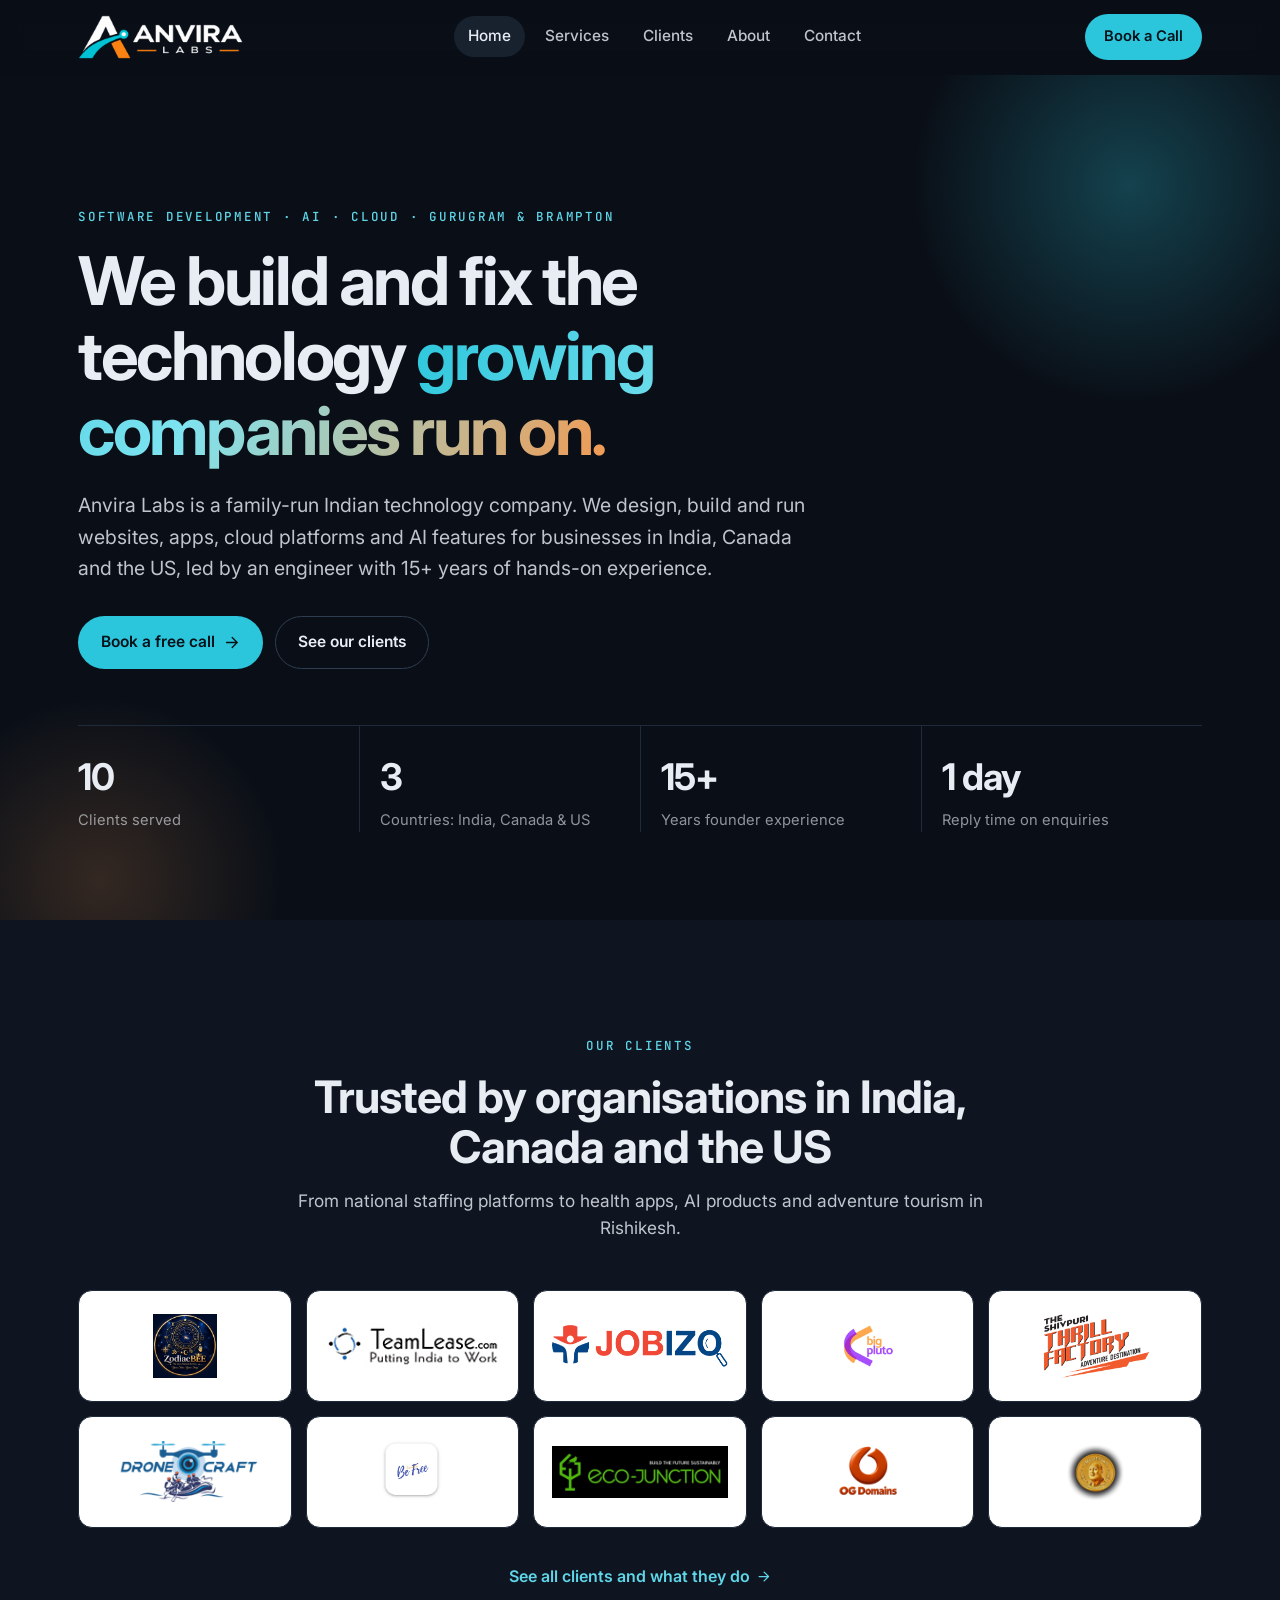
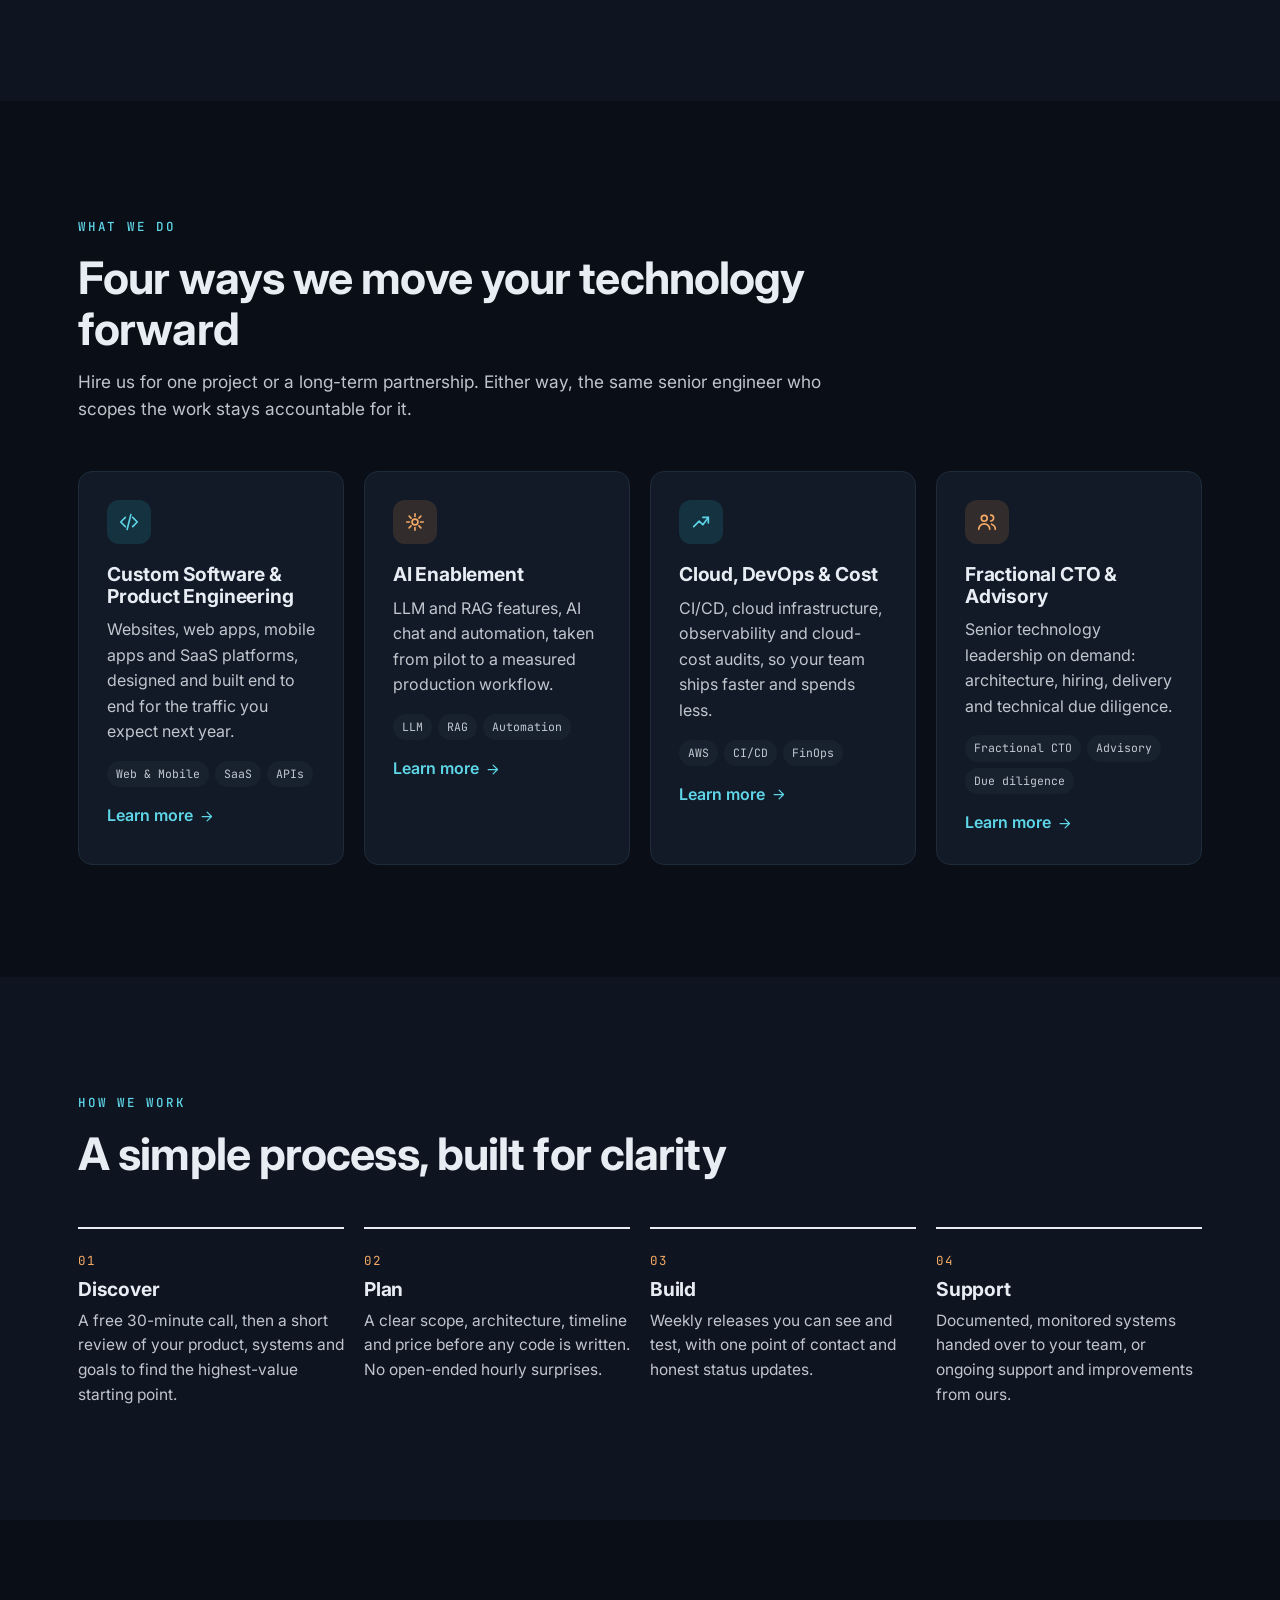
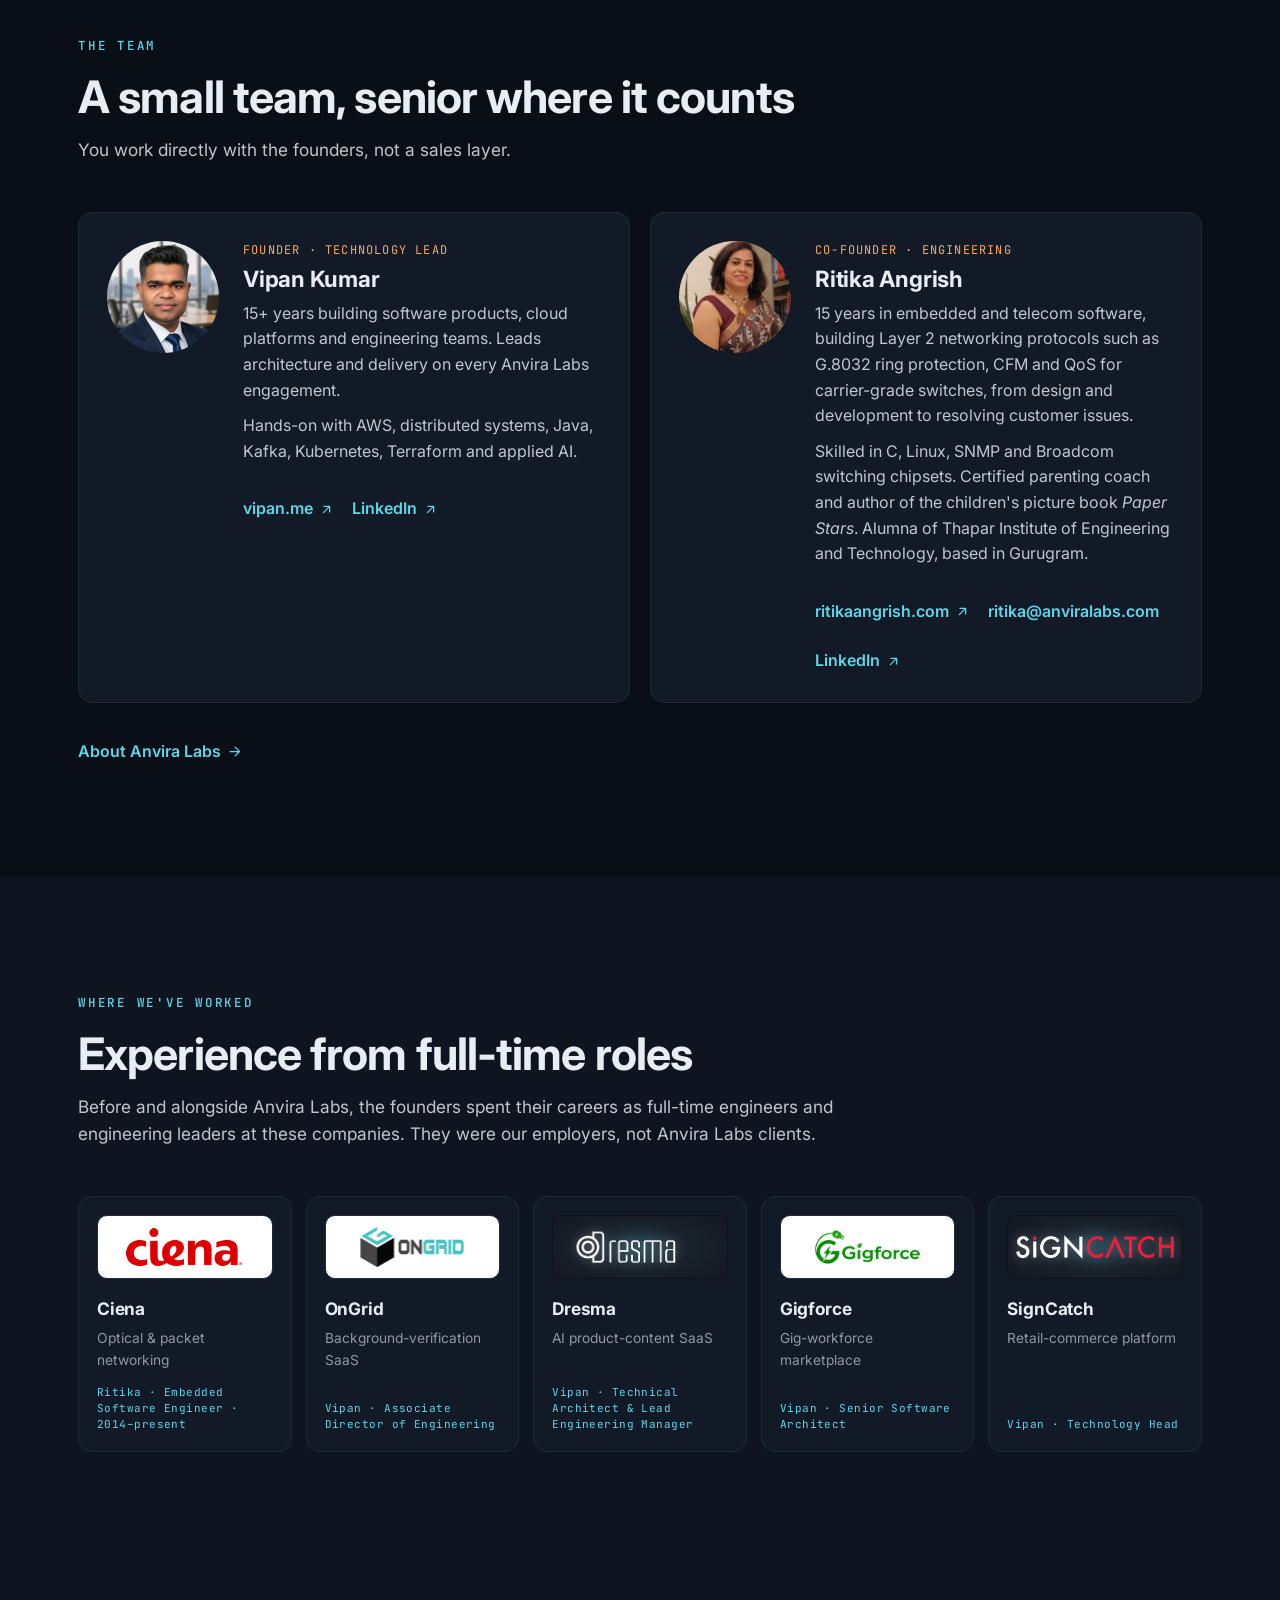
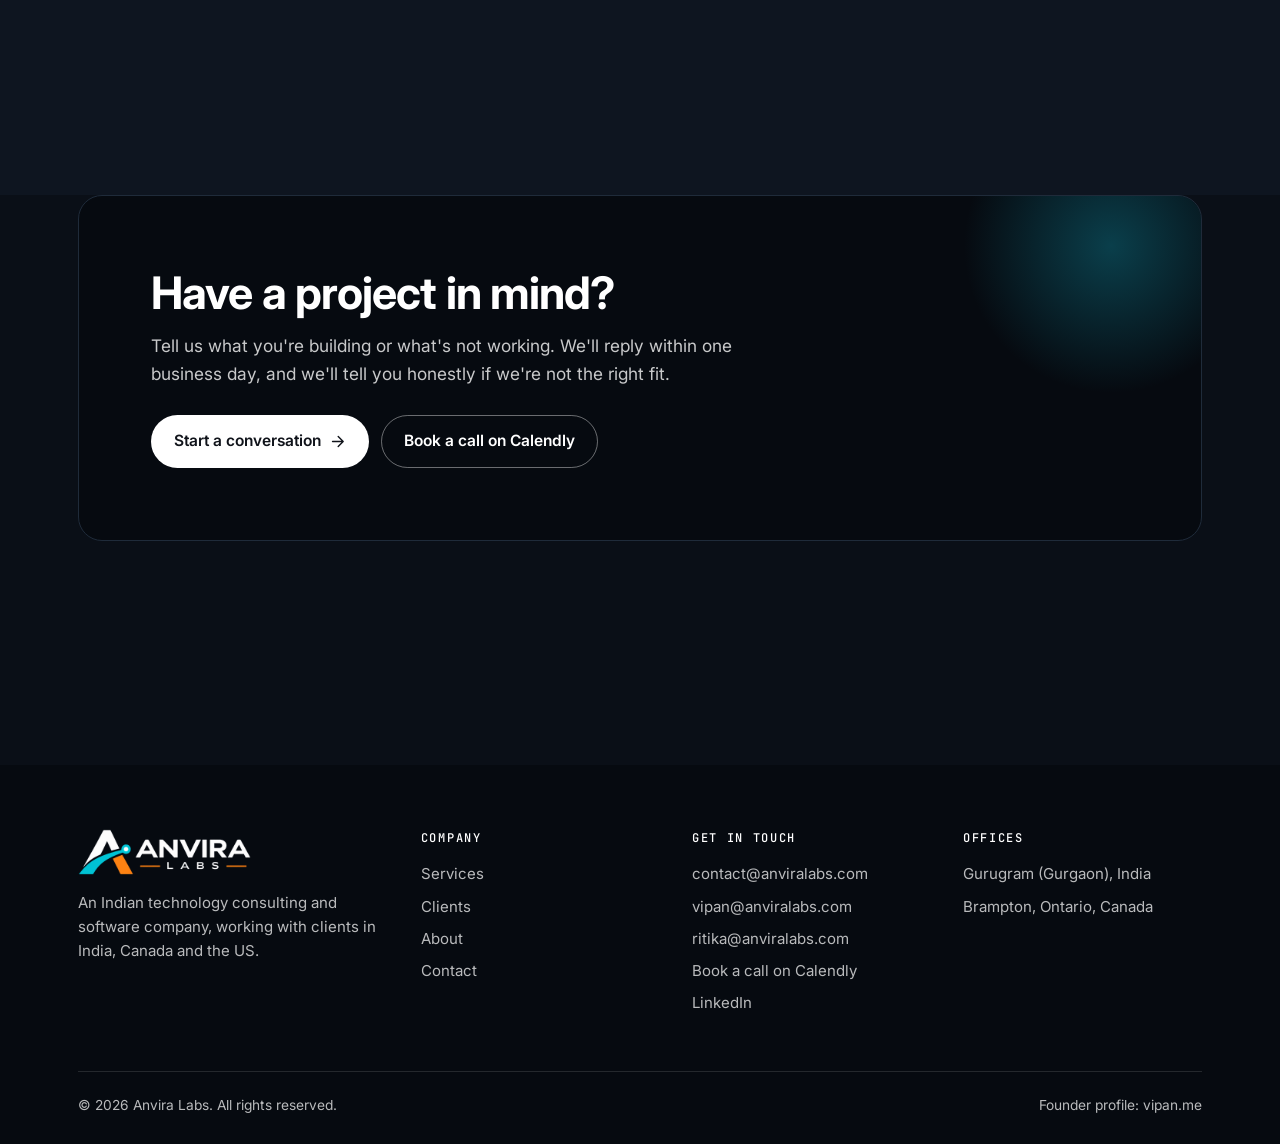
==== commit bc58da35: "Add Microsoft Clarity analytics tag to all pages Co-Authored-By: Claude Opus 5.5 <noreply@anthropic." ====
--- a/index.html
+++ b/index.html
@@ -46,6 +46,13 @@
             document.documentElement.setAttribute('data-theme', t);
         })();
     </script>
+    <script type="text/javascript">
+        (function(c,l,a,r,i,t,y){
+            c[a]=c[a]||function(){(c[a].q=c[a].q||[]).push(arguments)};
+            t=l.createElement(r);t.async=1;t.src="https://www.clarity.ms/tag/"+i;
+            y=l.getElementsByTagName(r)[0];y.parentNode.insertBefore(t,y);
+        })(window, document, "clarity", "script", "z94h2r2iiu");
+    </script>
 </head>
 <body>
     <a class="skip" href="#main">Skip to content</a>
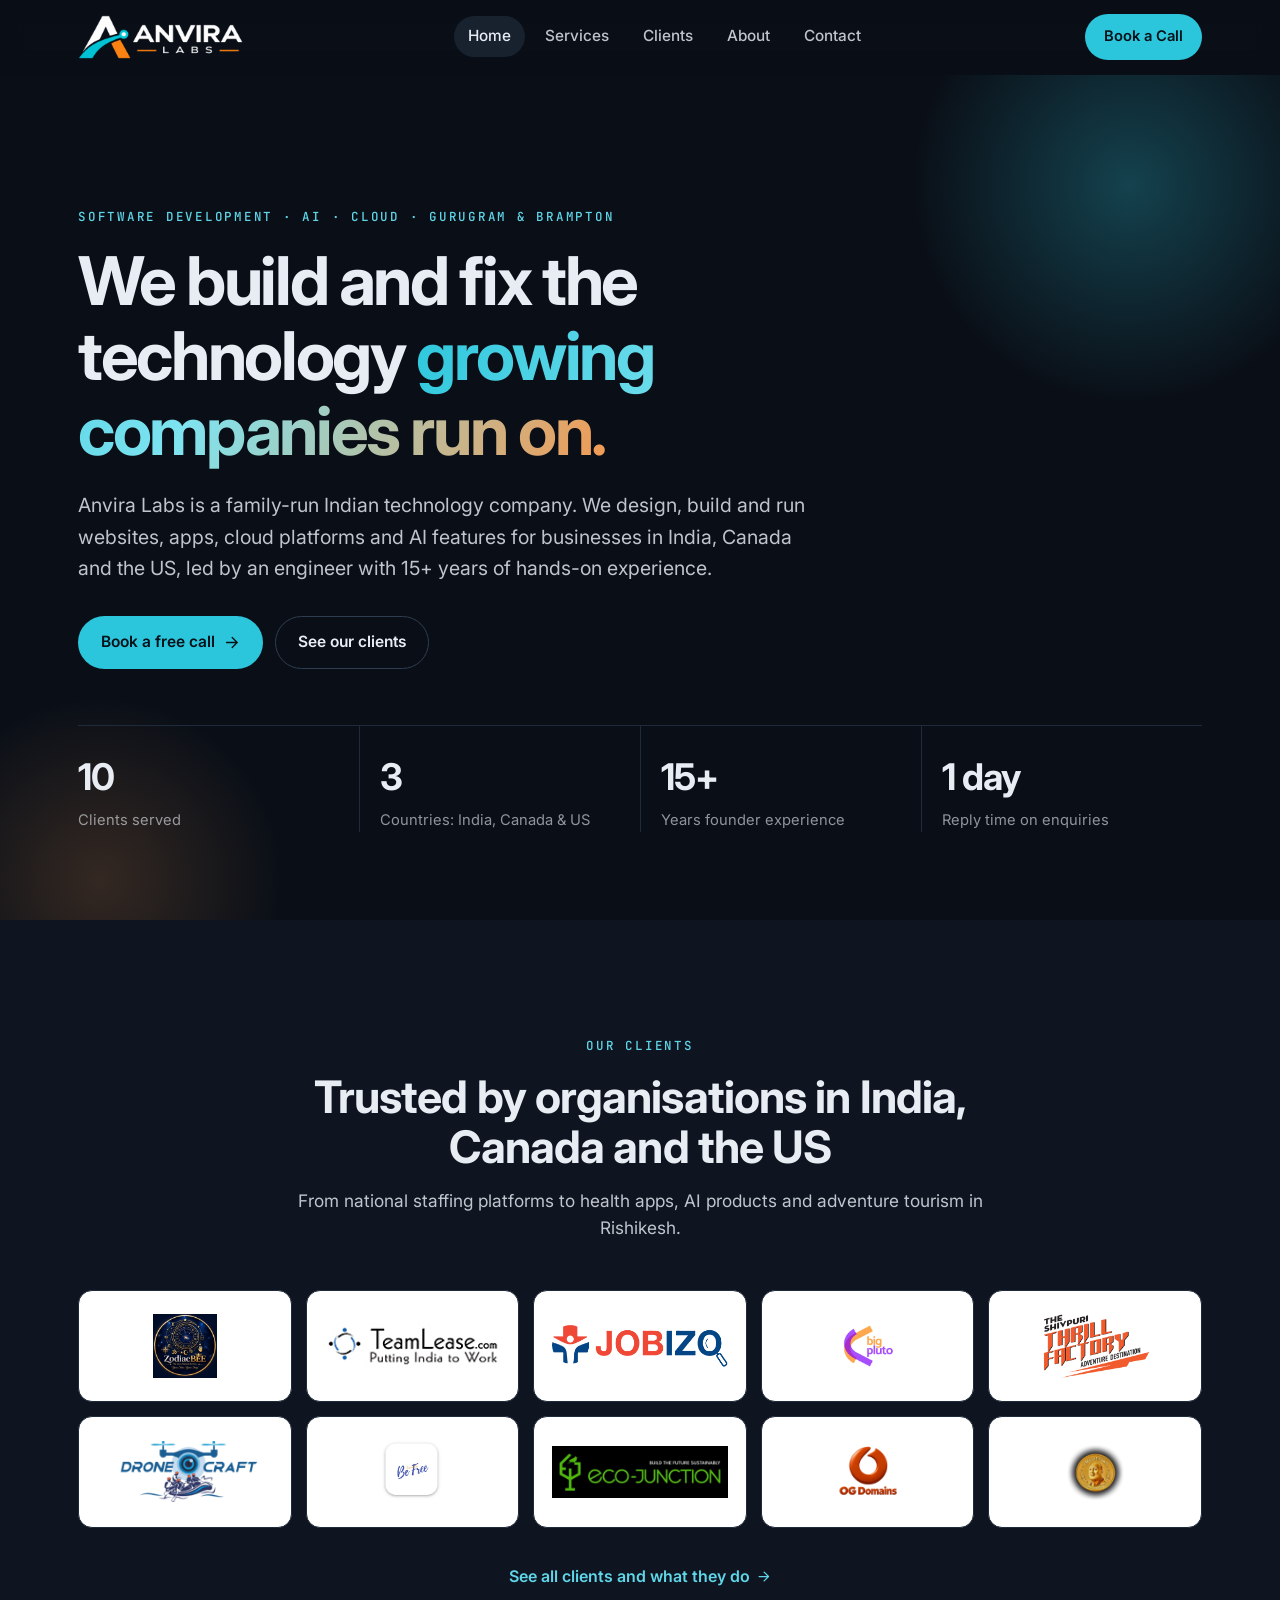
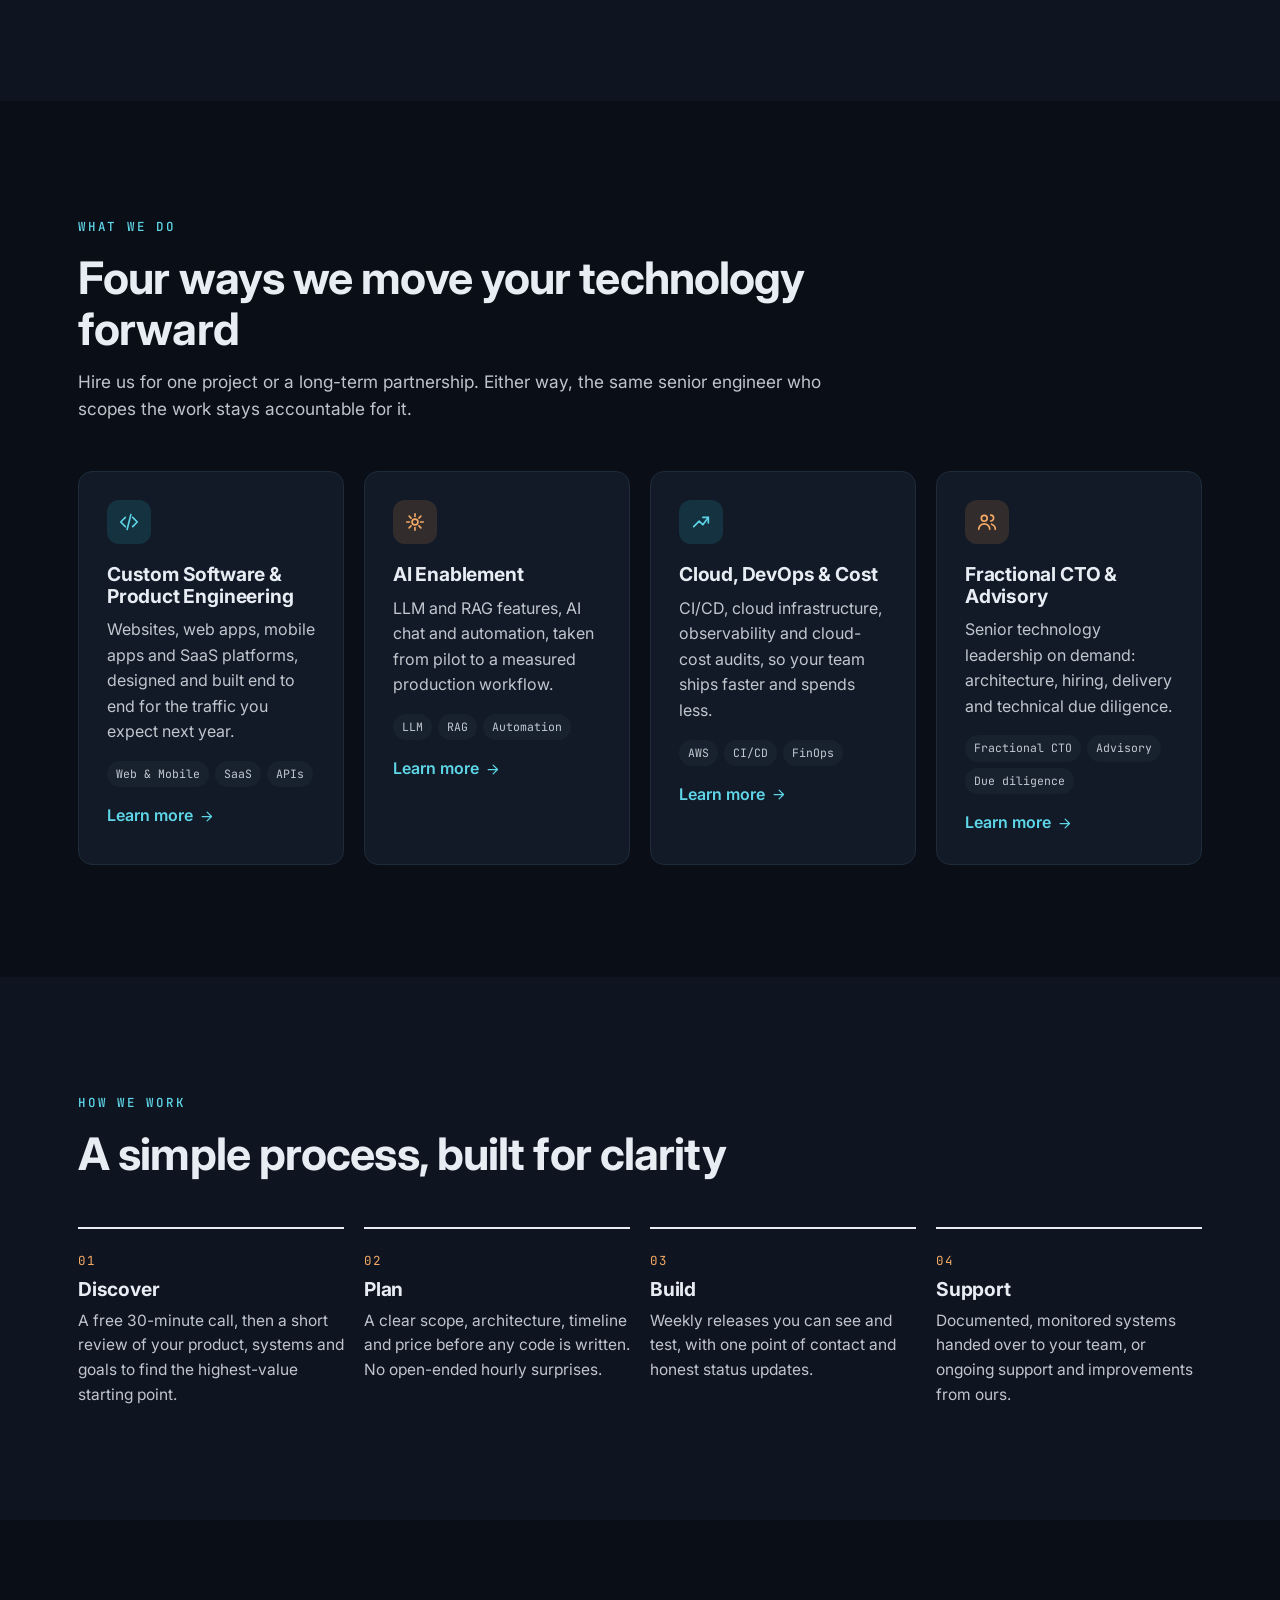
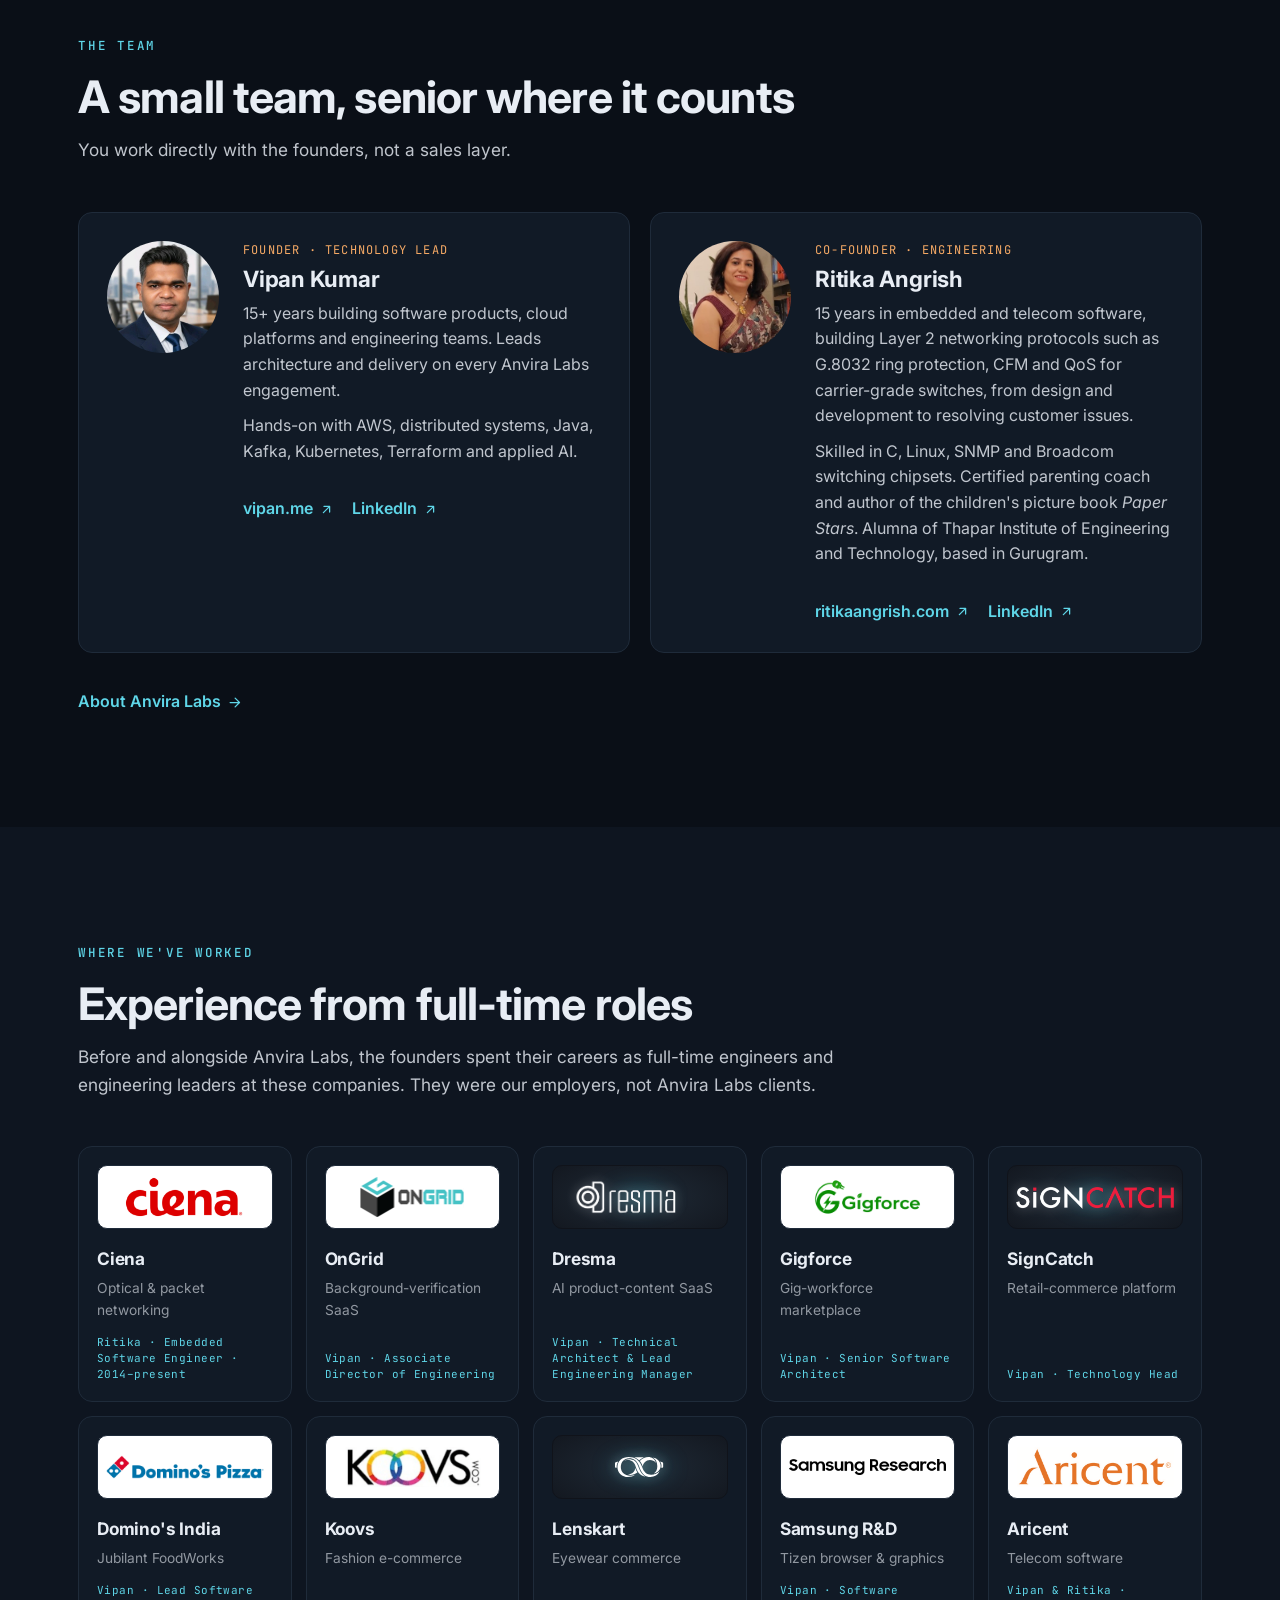
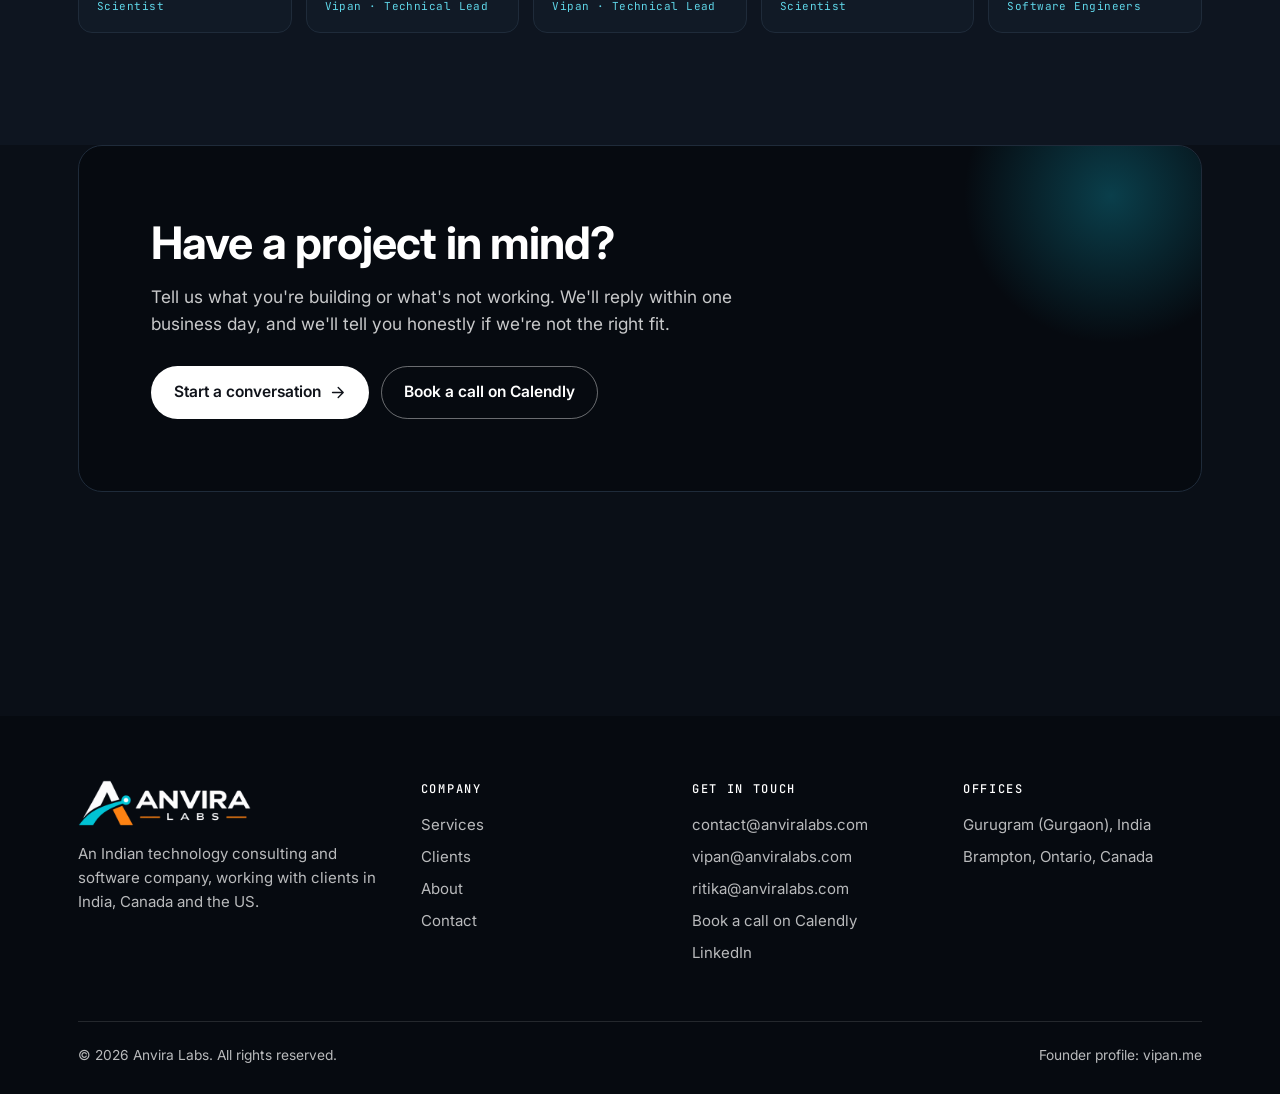
==== commit 8be77e87: "Remove co-founder email link from founder cards Co-Authored-By: Claude Opus 5.5 <noreply@anthropic.c" ====
--- a/index.html
+++ b/index.html
@@ -200,7 +200,6 @@
                         <p class="muted">Skilled in C, Linux, SNMP and Broadcom switching chipsets. Certified parenting coach and author of the children's picture book <em>Paper Stars</em>. Alumna of Thapar Institute of Engineering and Technology, based in Gurugram.</p>
                         <div class="team-links">
                             <a class="link-arrow" href="https://ritikaangrish.com/" target="_blank" rel="noopener">ritikaangrish.com <svg viewBox="0 0 24 24" fill="none" stroke="currentColor" stroke-width="2" stroke-linecap="round" stroke-linejoin="round" aria-hidden="true"><path d="M7 17L17 7M8 7h9v9"/></svg></a>
-                            <a class="link-arrow" href="mailto:ritika@anviralabs.com">ritika@anviralabs.com</a>
                             <a class="link-arrow" href="https://www.linkedin.com/in/ritika-angrish/" target="_blank" rel="noopener">LinkedIn <svg viewBox="0 0 24 24" fill="none" stroke="currentColor" stroke-width="2" stroke-linecap="round" stroke-linejoin="round" aria-hidden="true"><path d="M7 17L17 7M8 7h9v9"/></svg></a>
                         </div>
                     </div>
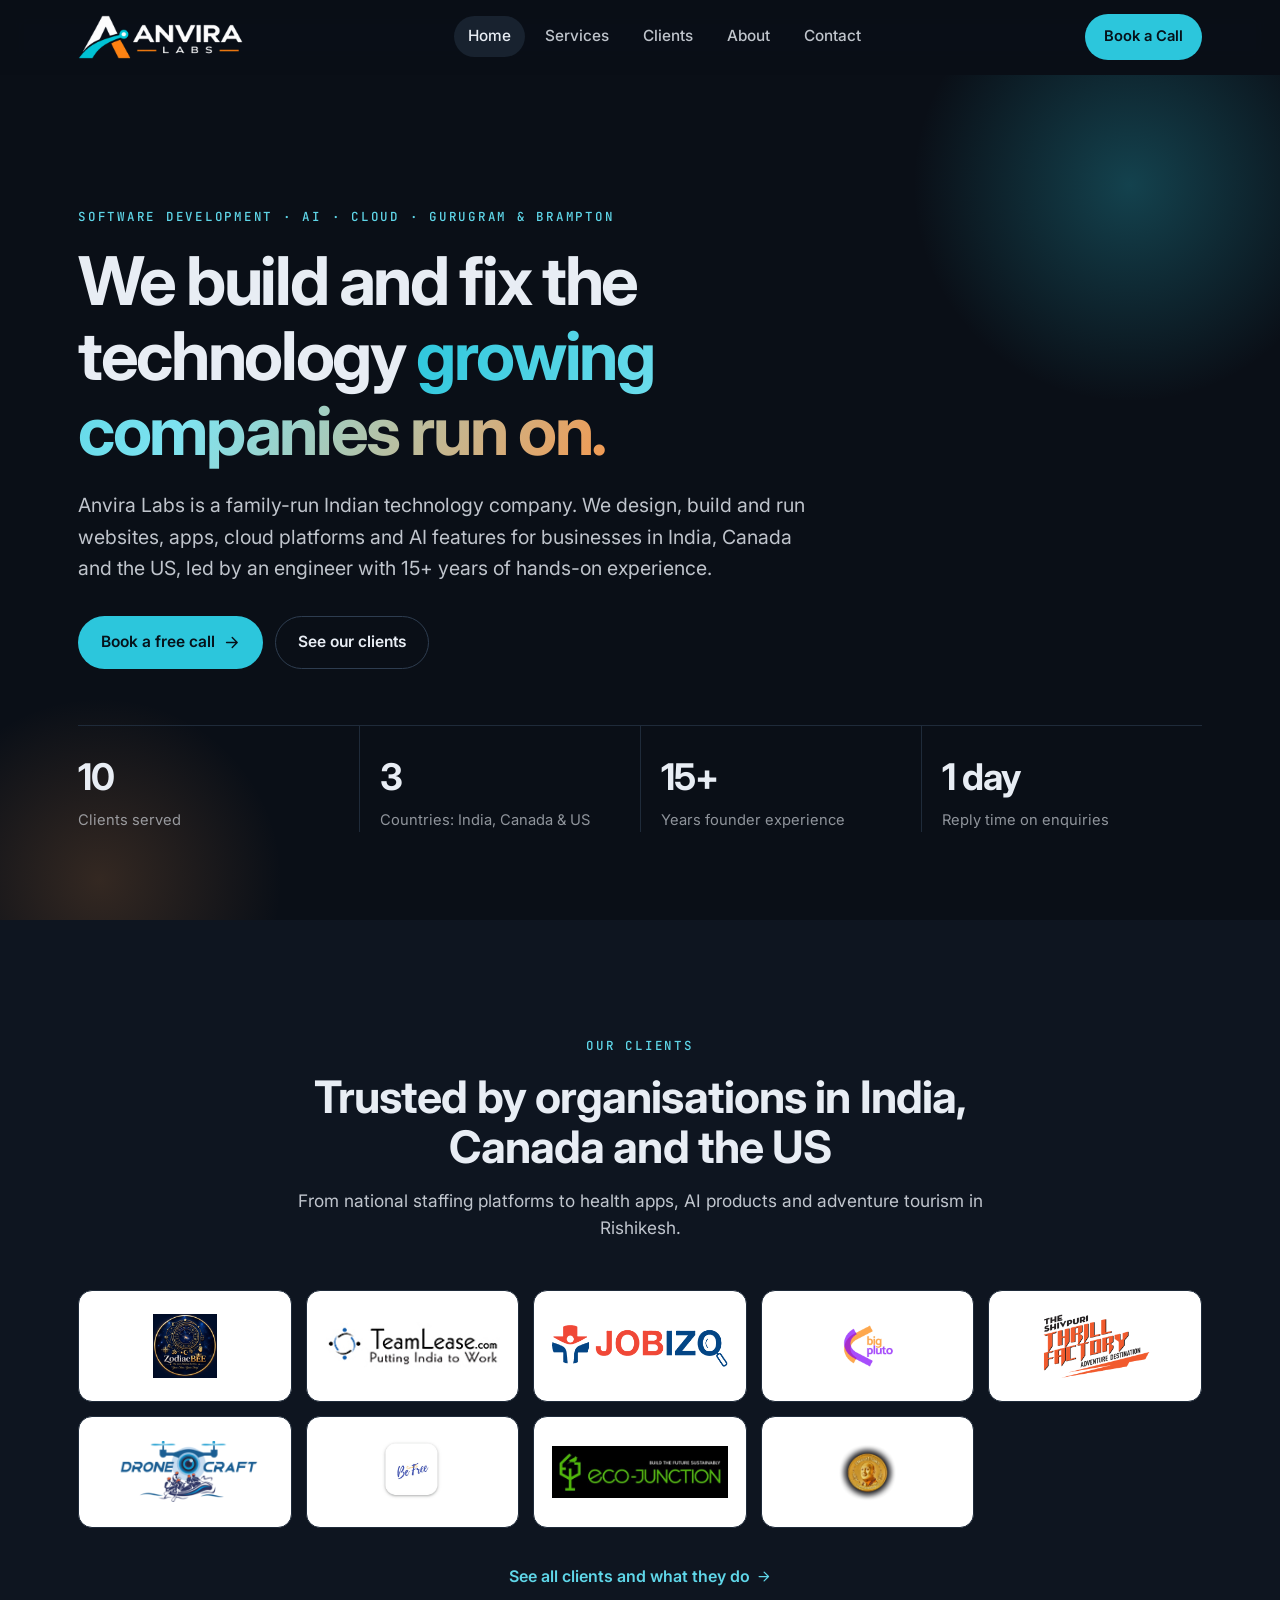
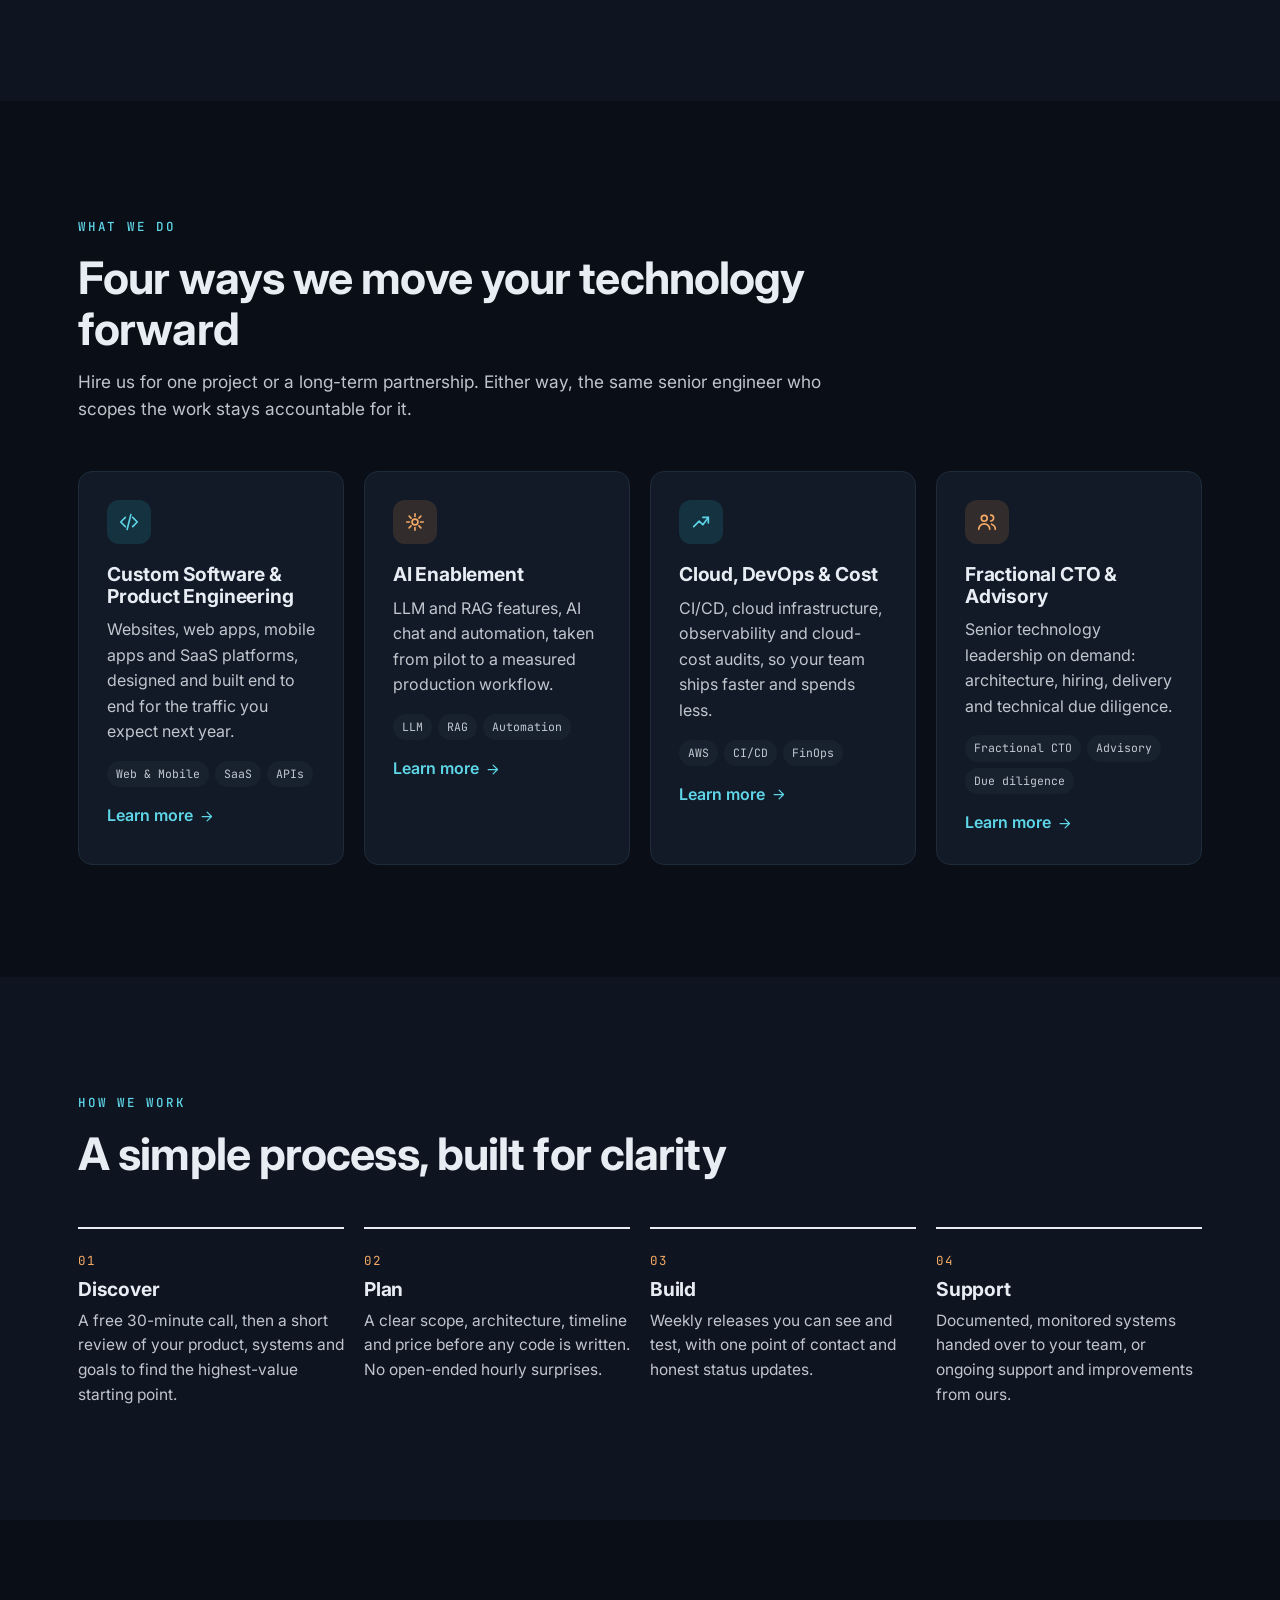
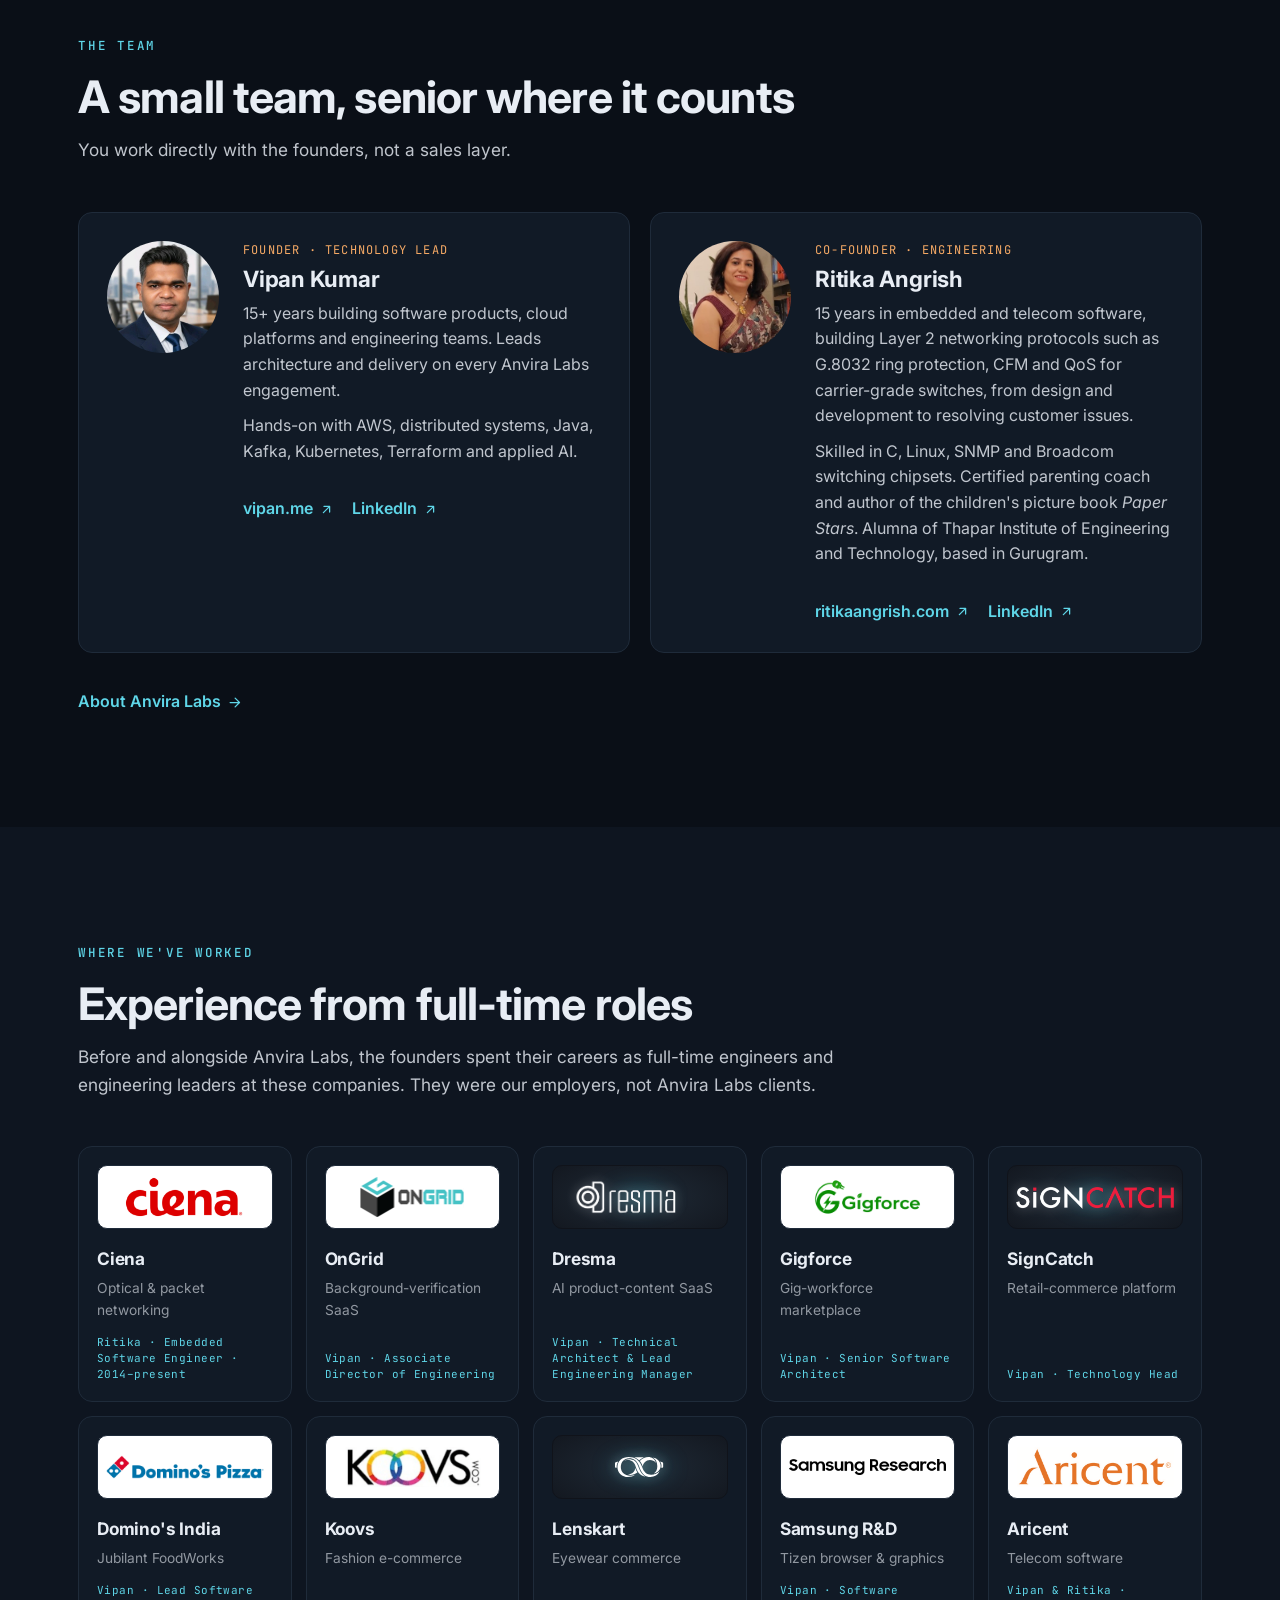
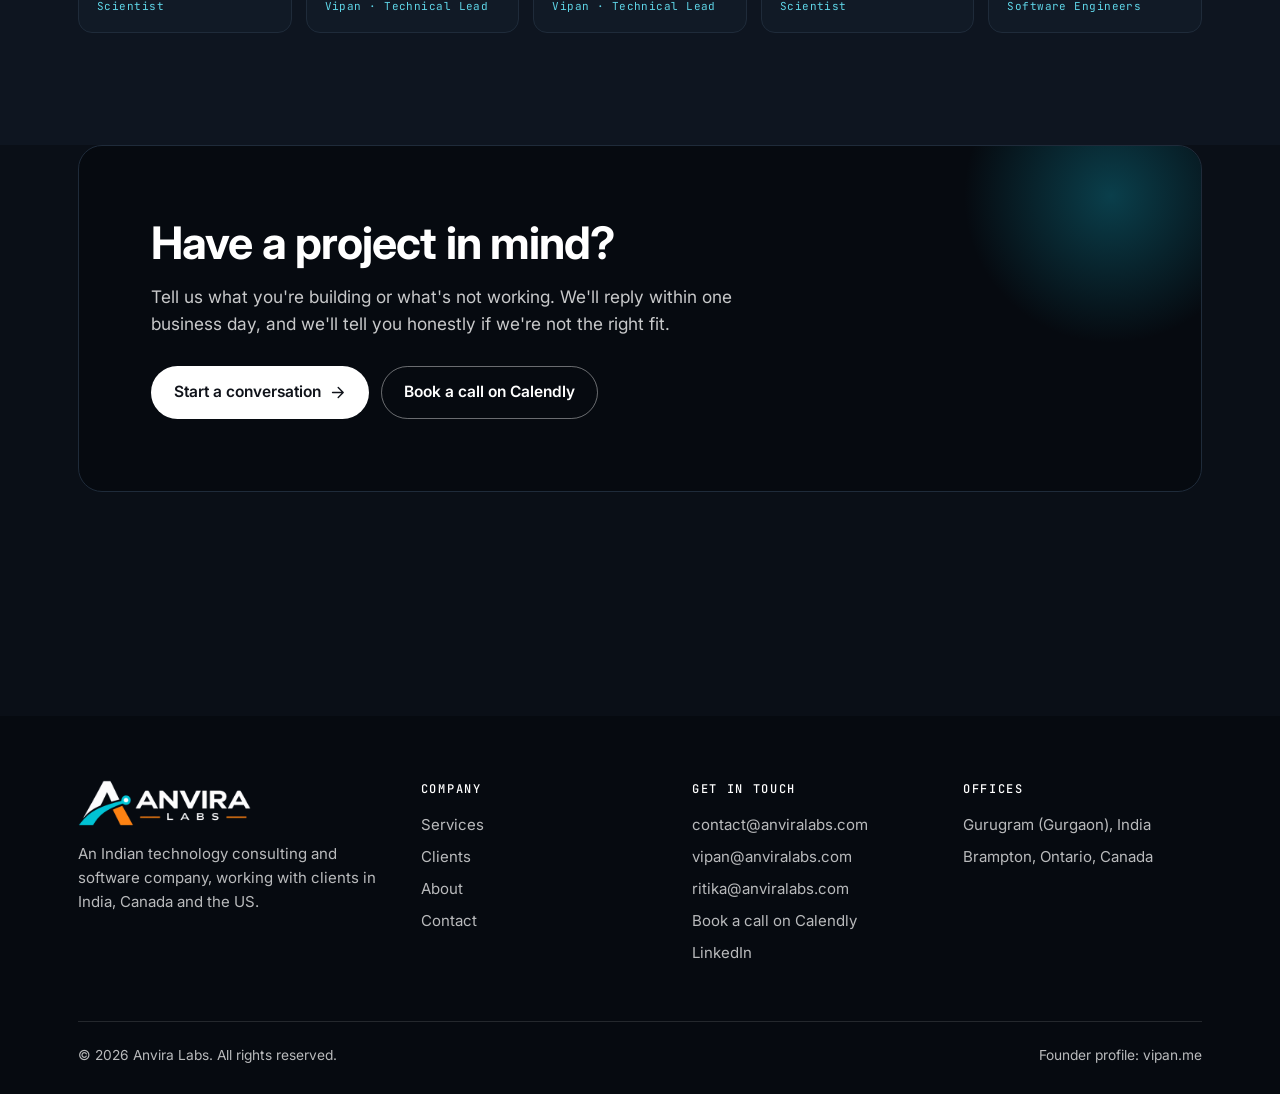
==== commit b71d2f36: "Remove OGDomains from client listings. Stop showing OGDomains on the homepage, work page, and llms.t" ====
--- a/index.html
+++ b/index.html
@@ -108,7 +108,6 @@
                     <li><a class="logo-tile" href="https://www.dronecraft.co.in/" target="_blank" rel="noopener" title="DroneCraft"><img src="assets/clients/dronecraft.png" alt="DroneCraft logo" loading="lazy"></a></li>
                     <li><a class="logo-tile" href="https://www.befree.fit/" target="_blank" rel="noopener" title="BeFree"><img src="assets/clients/befree.jpeg" alt="BeFree logo" loading="lazy"></a></li>
                     <li><a class="logo-tile" href="https://eco-junction.com/" target="_blank" rel="noopener" title="Eco Junction"><img src="assets/clients/ecojunction.jpg" alt="Eco Junction logo" loading="lazy"></a></li>
-                    <li><a class="logo-tile" href="https://anvira-labs.github.io/ogdomains/" target="_blank" rel="noopener" title="OGDomains"><img src="assets/clients/ogdomains.png" alt="OGDomains logo" loading="lazy"></a></li>
                     <li><a class="logo-tile" href="https://eternalvoice.net/" target="_blank" rel="noopener" title="Eternal Voice"><img src="assets/clients/eternalvoice.png" alt="Eternal Voice logo" loading="lazy"></a></li>
                 </ul>
                 <div class="section-foot center"><a class="link-arrow" href="work.html">See all clients and what they do <svg viewBox="0 0 24 24" fill="none" stroke="currentColor" stroke-width="2" stroke-linecap="round" stroke-linejoin="round" aria-hidden="true"><path d="M5 12h14M13 5l7 7-7 7"/></svg></a></div>
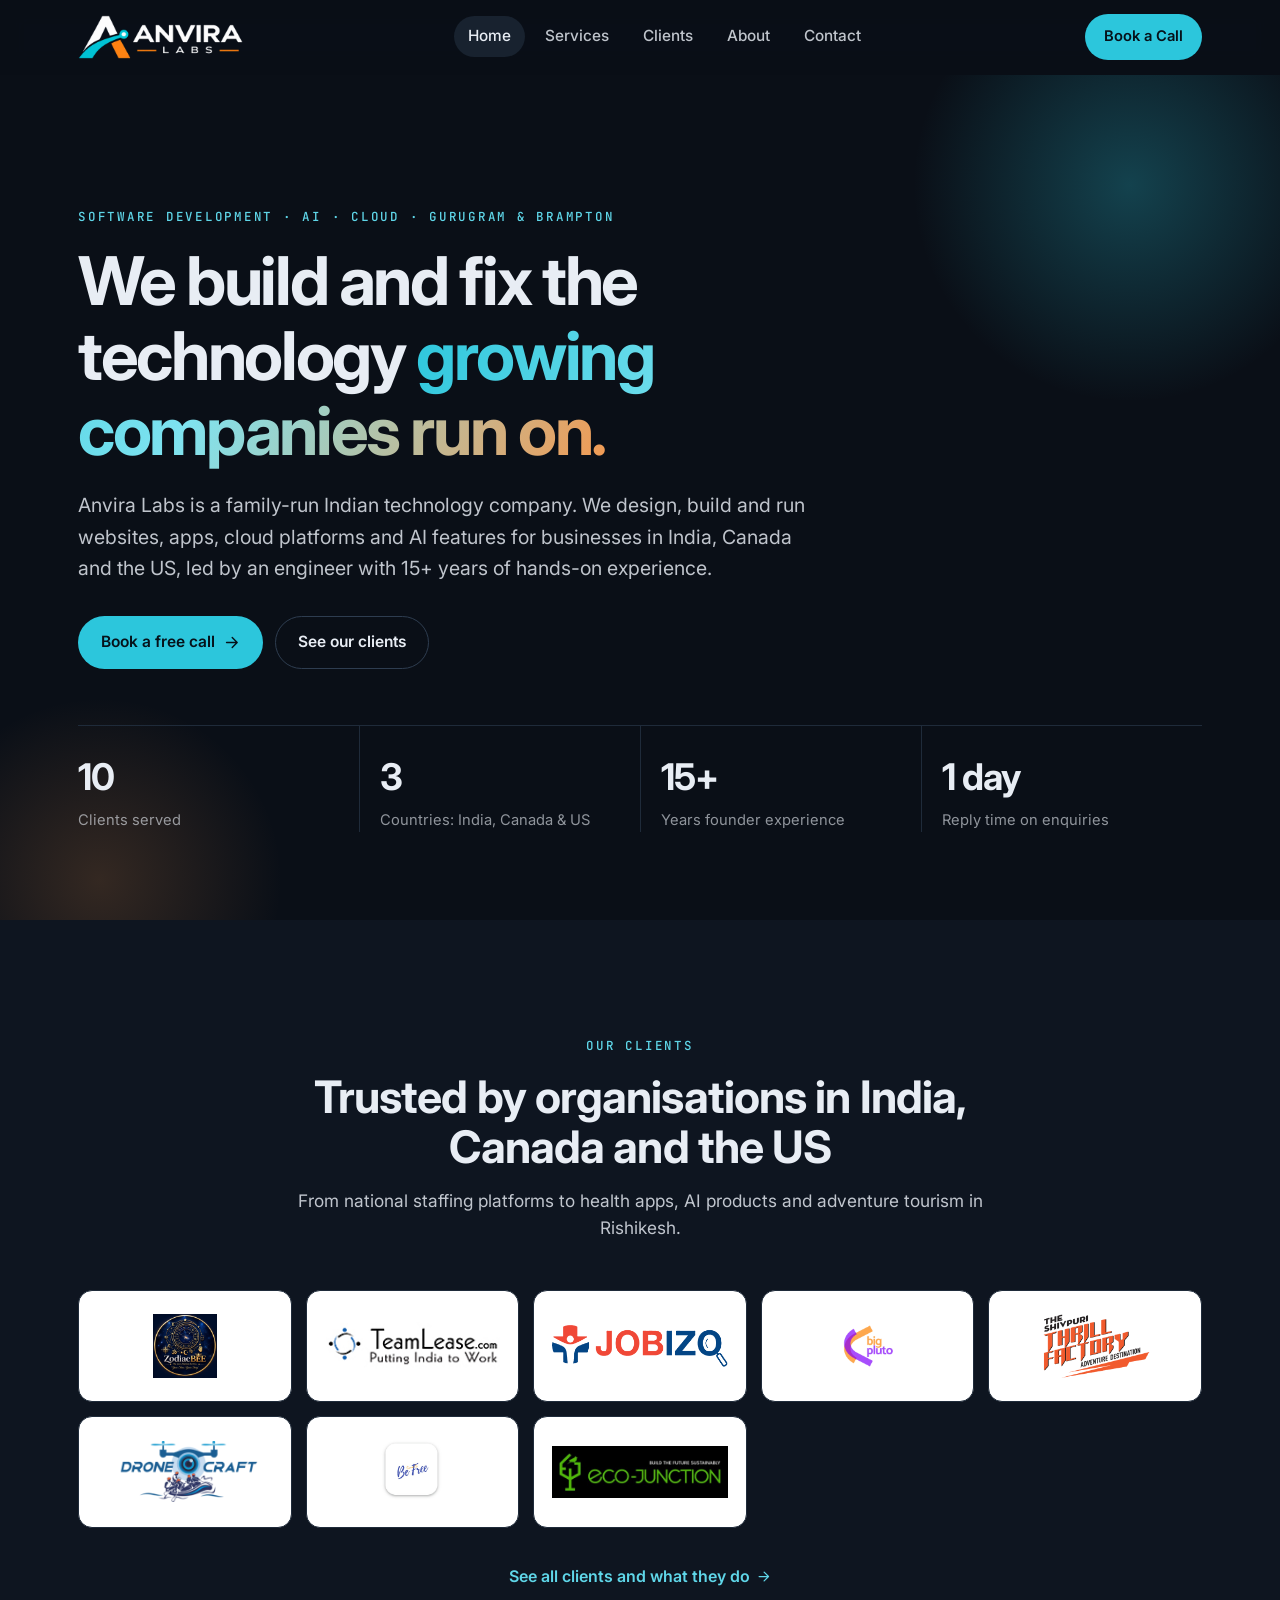
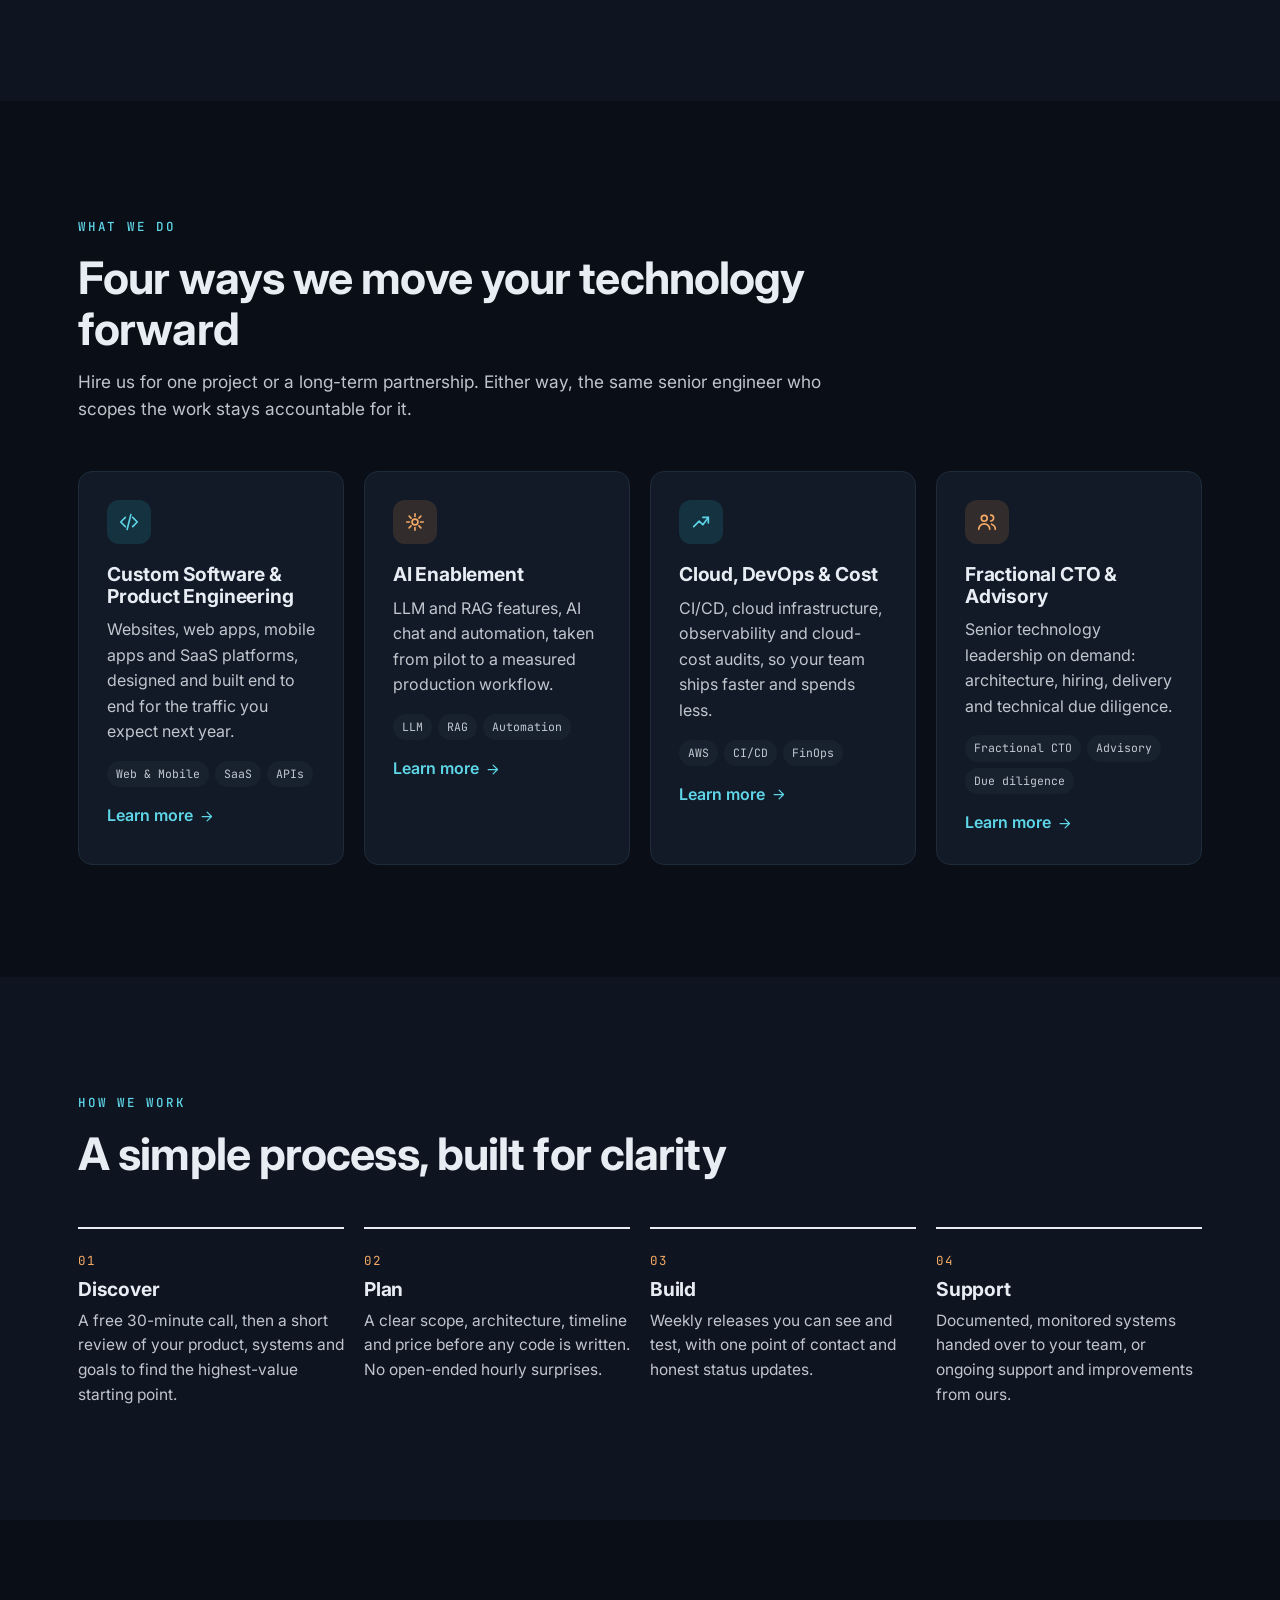
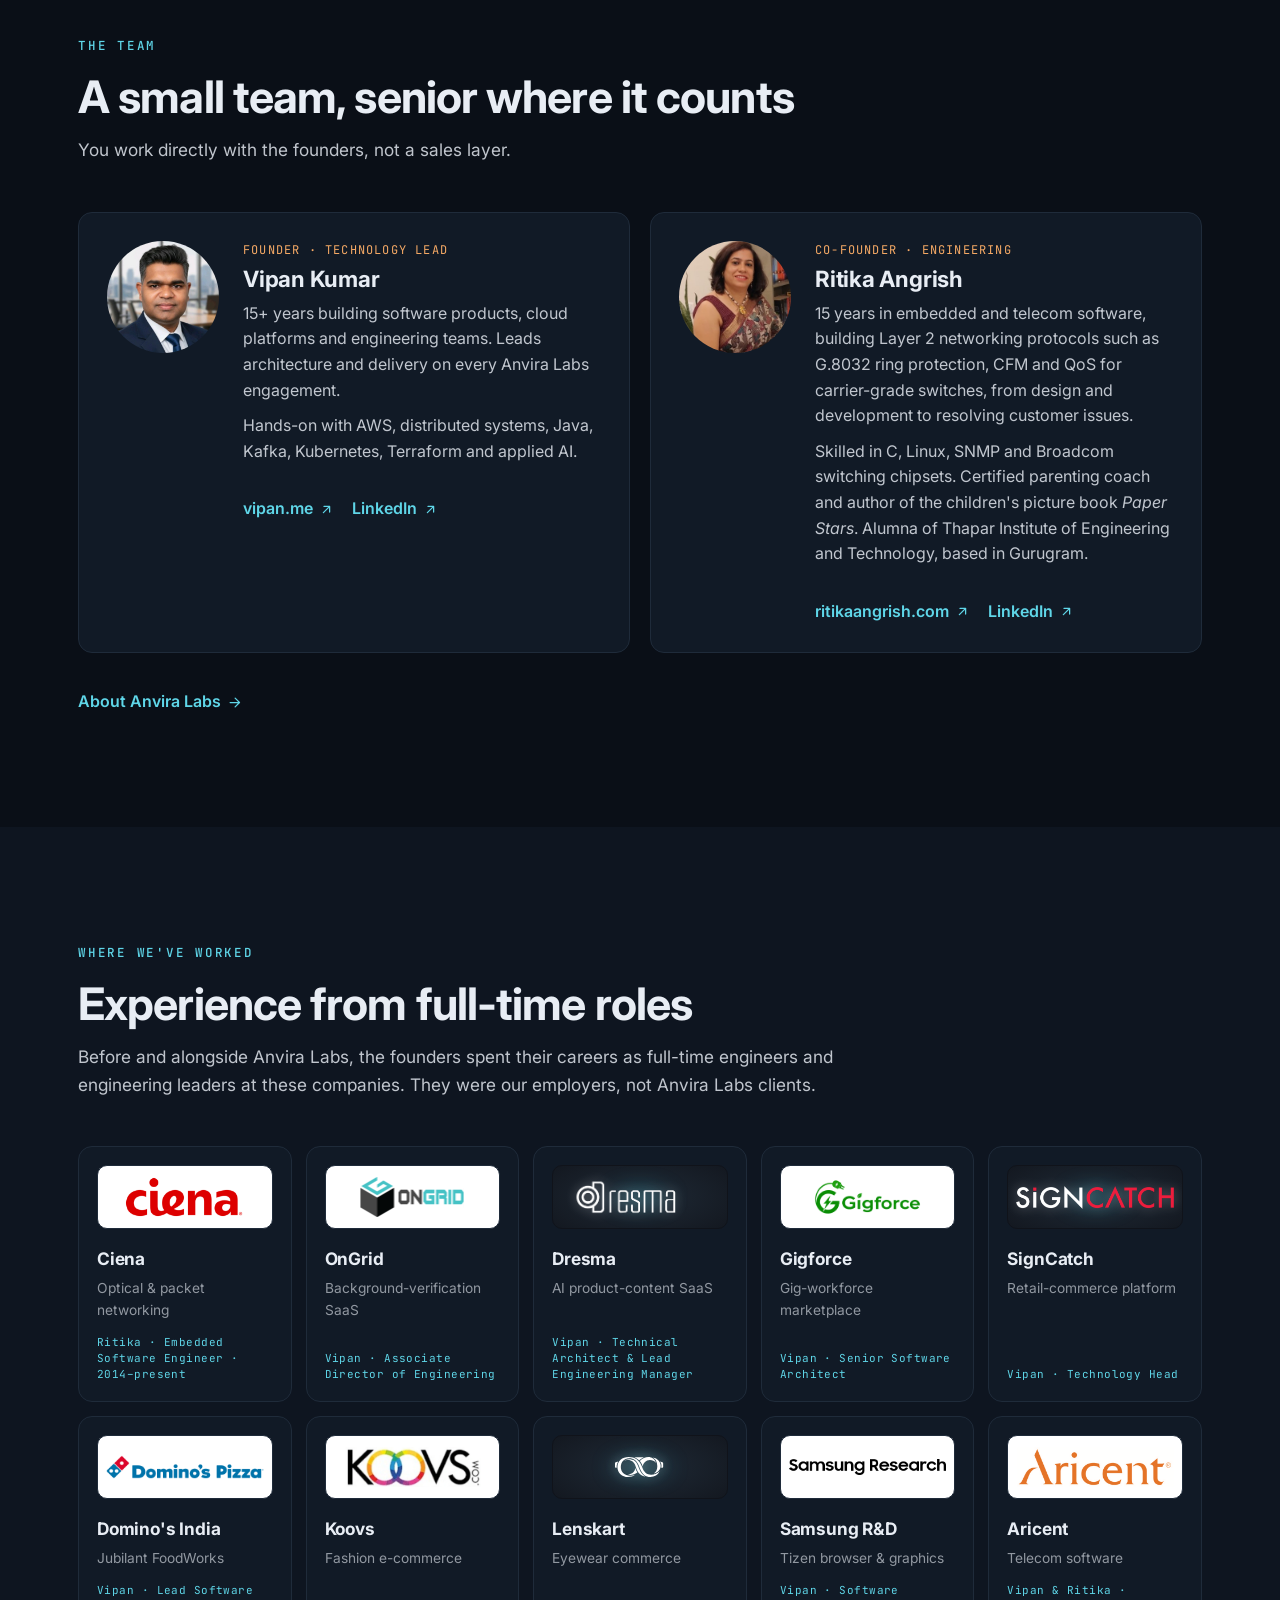
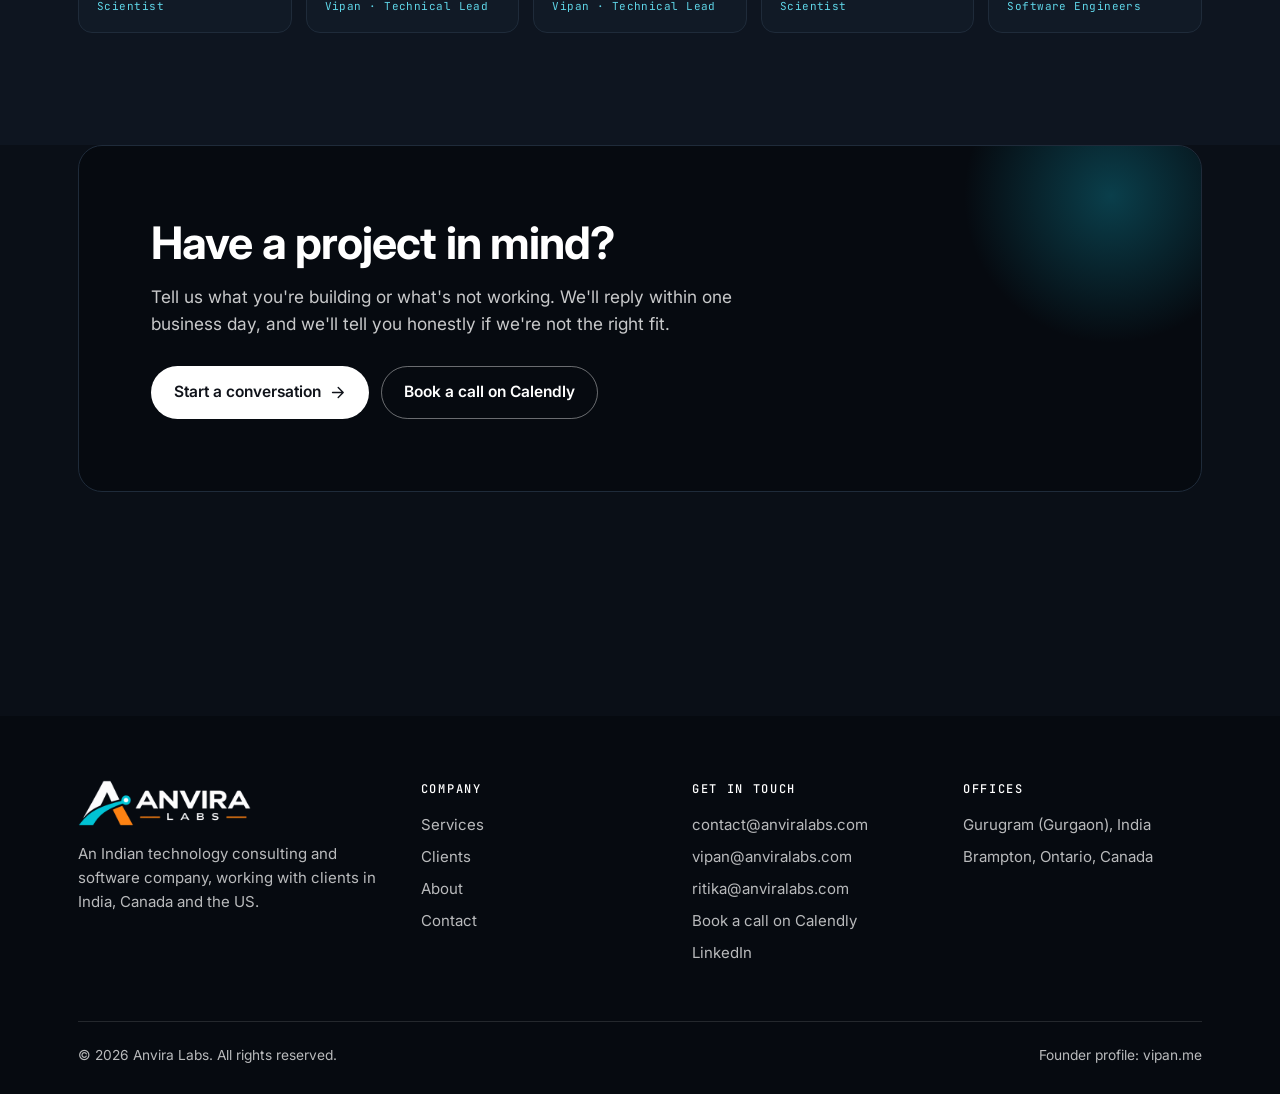
==== commit 090d1f0b: "Remove Eternal Voice from client listings. Stop showing Eternal Voice on the homepage, work page, an" ====
--- a/index.html
+++ b/index.html
@@ -108,7 +108,6 @@
                     <li><a class="logo-tile" href="https://www.dronecraft.co.in/" target="_blank" rel="noopener" title="DroneCraft"><img src="assets/clients/dronecraft.png" alt="DroneCraft logo" loading="lazy"></a></li>
                     <li><a class="logo-tile" href="https://www.befree.fit/" target="_blank" rel="noopener" title="BeFree"><img src="assets/clients/befree.jpeg" alt="BeFree logo" loading="lazy"></a></li>
                     <li><a class="logo-tile" href="https://eco-junction.com/" target="_blank" rel="noopener" title="Eco Junction"><img src="assets/clients/ecojunction.jpg" alt="Eco Junction logo" loading="lazy"></a></li>
-                    <li><a class="logo-tile" href="https://eternalvoice.net/" target="_blank" rel="noopener" title="Eternal Voice"><img src="assets/clients/eternalvoice.png" alt="Eternal Voice logo" loading="lazy"></a></li>
                 </ul>
                 <div class="section-foot center"><a class="link-arrow" href="work.html">See all clients and what they do <svg viewBox="0 0 24 24" fill="none" stroke="currentColor" stroke-width="2" stroke-linecap="round" stroke-linejoin="round" aria-hidden="true"><path d="M5 12h14M13 5l7 7-7 7"/></svg></a></div>
             </div>
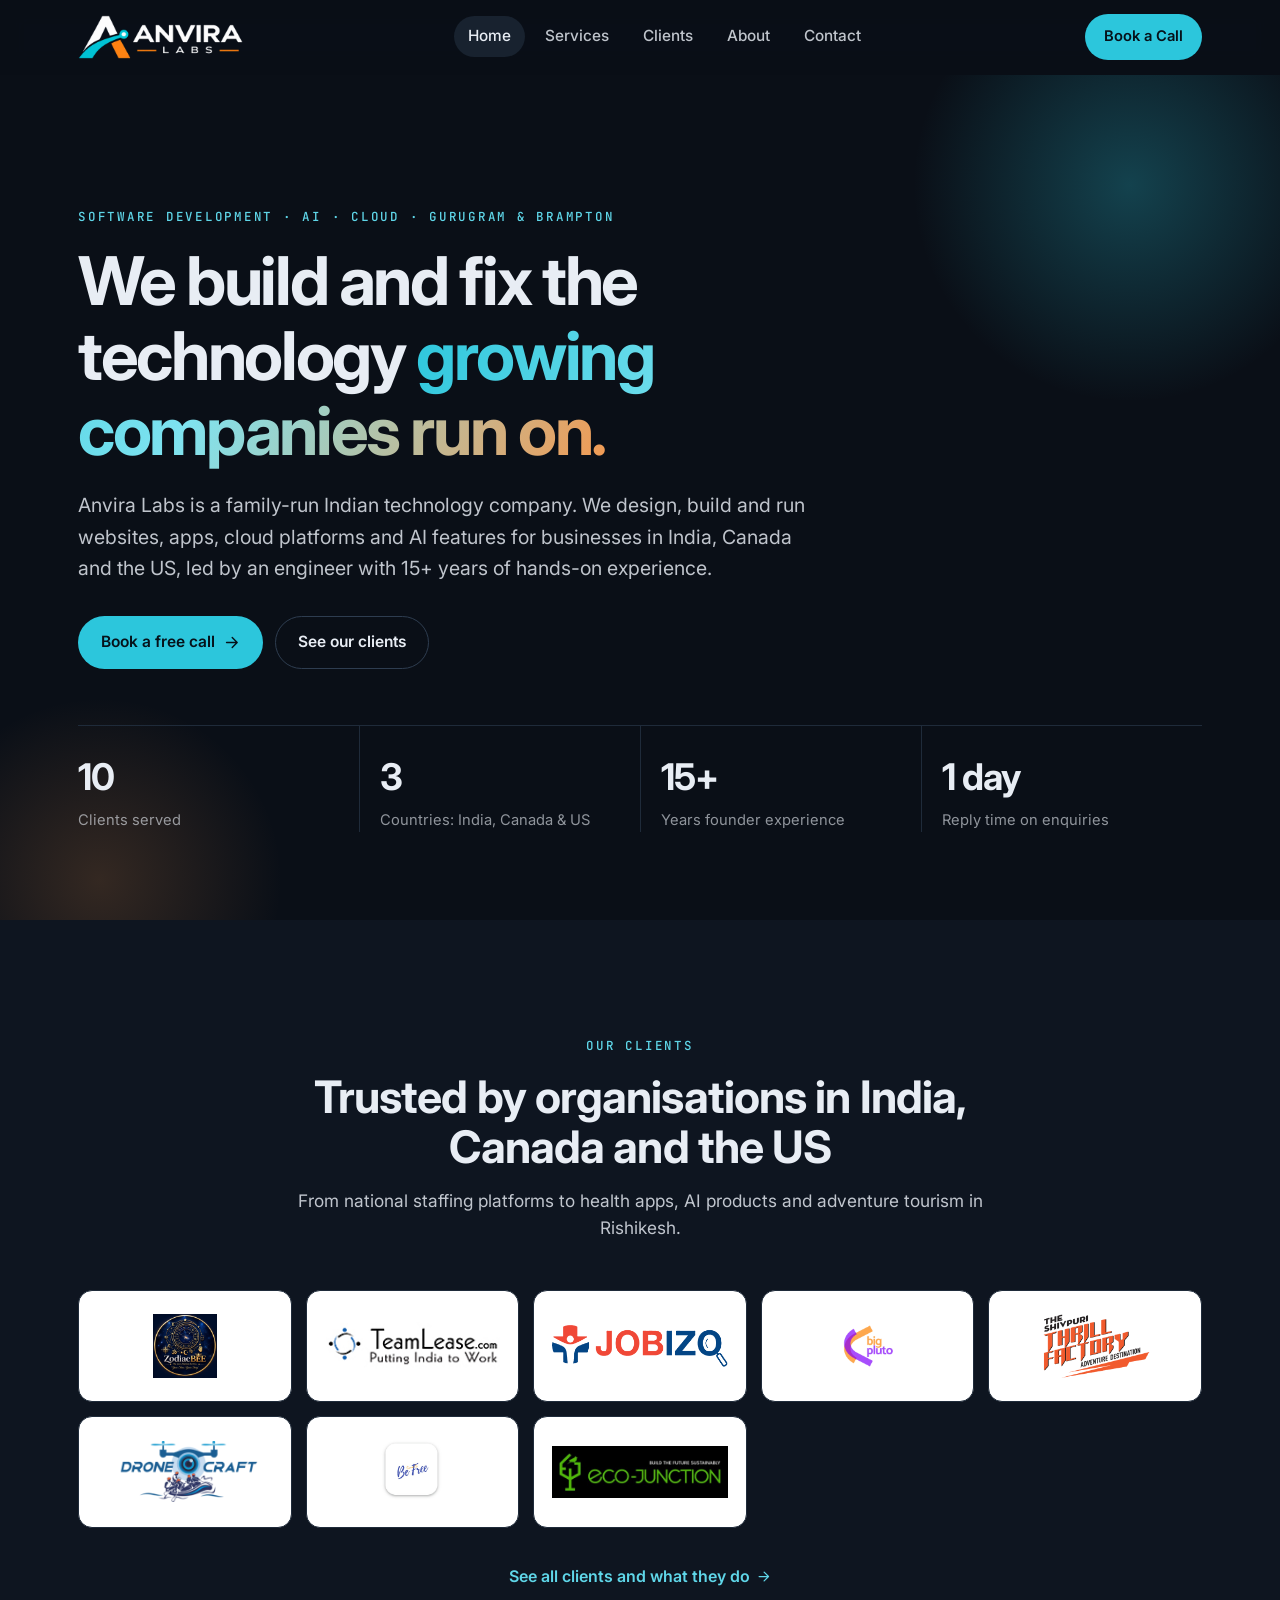
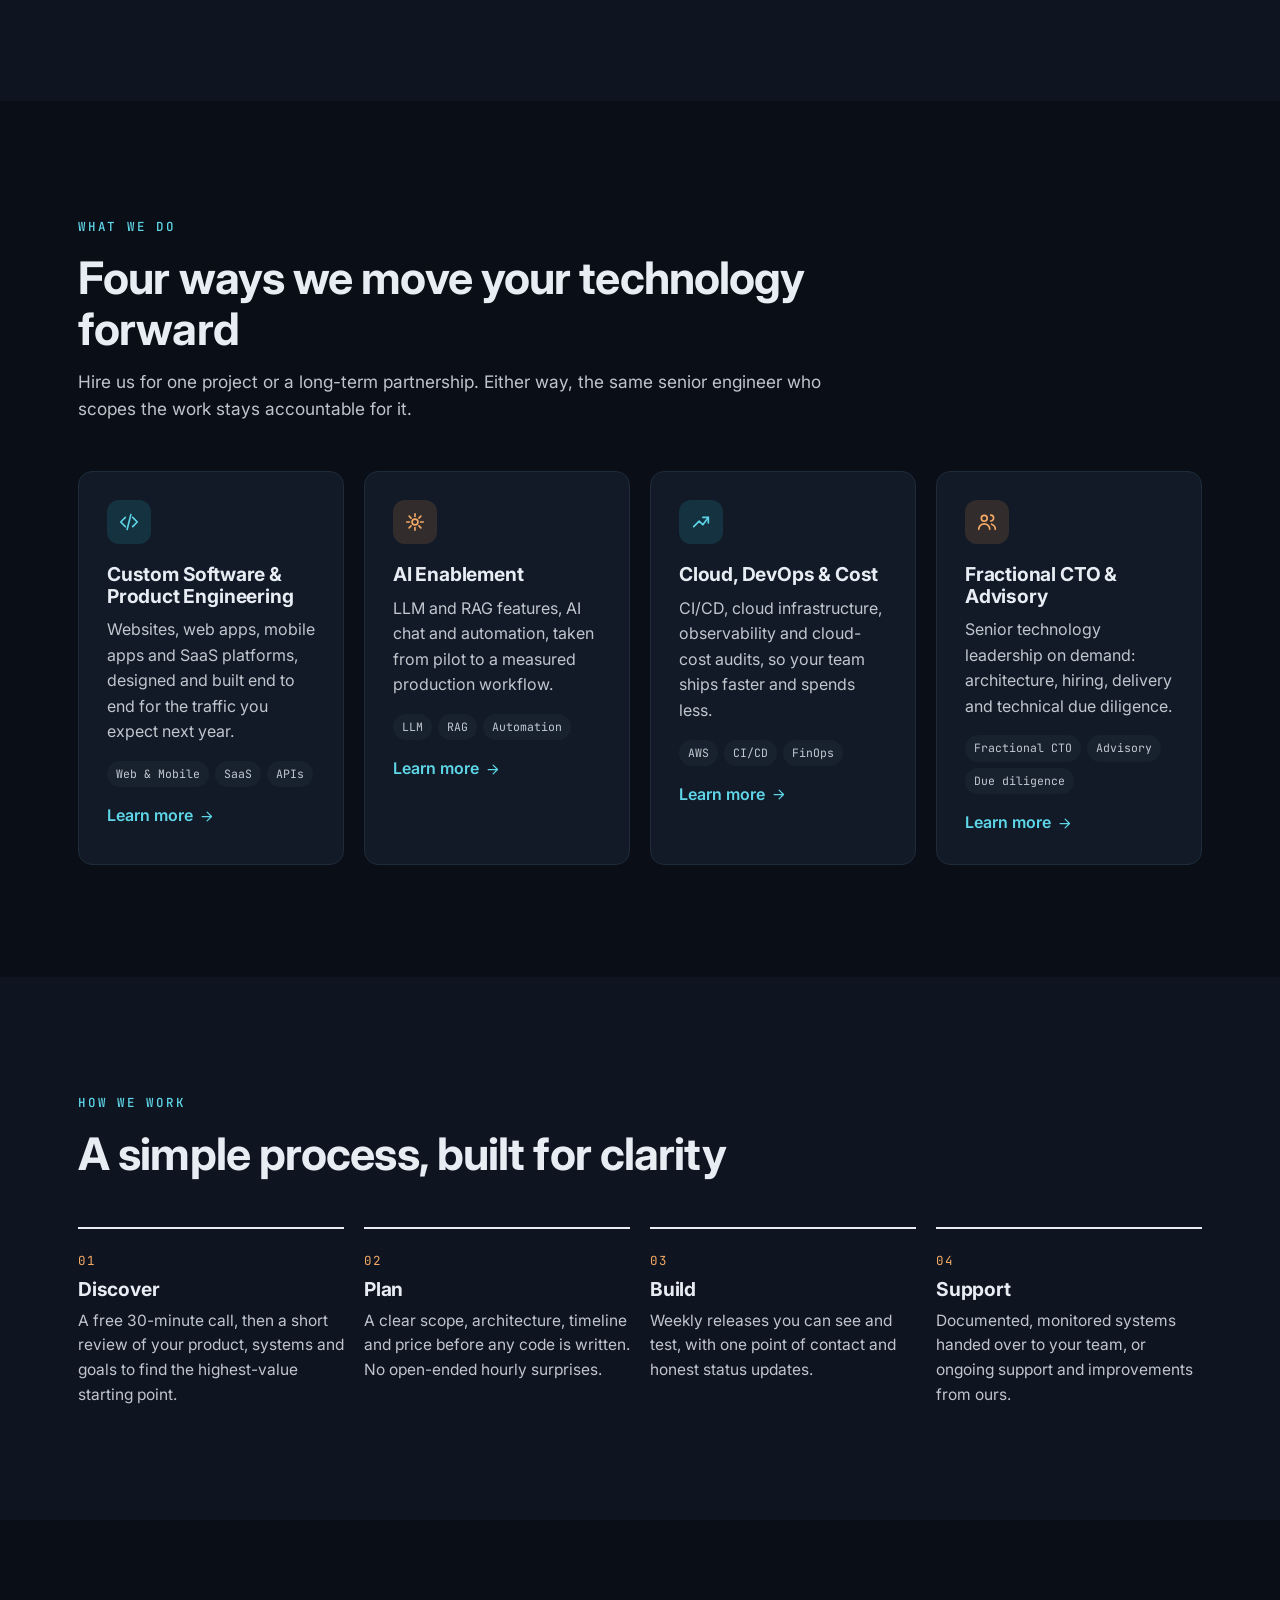
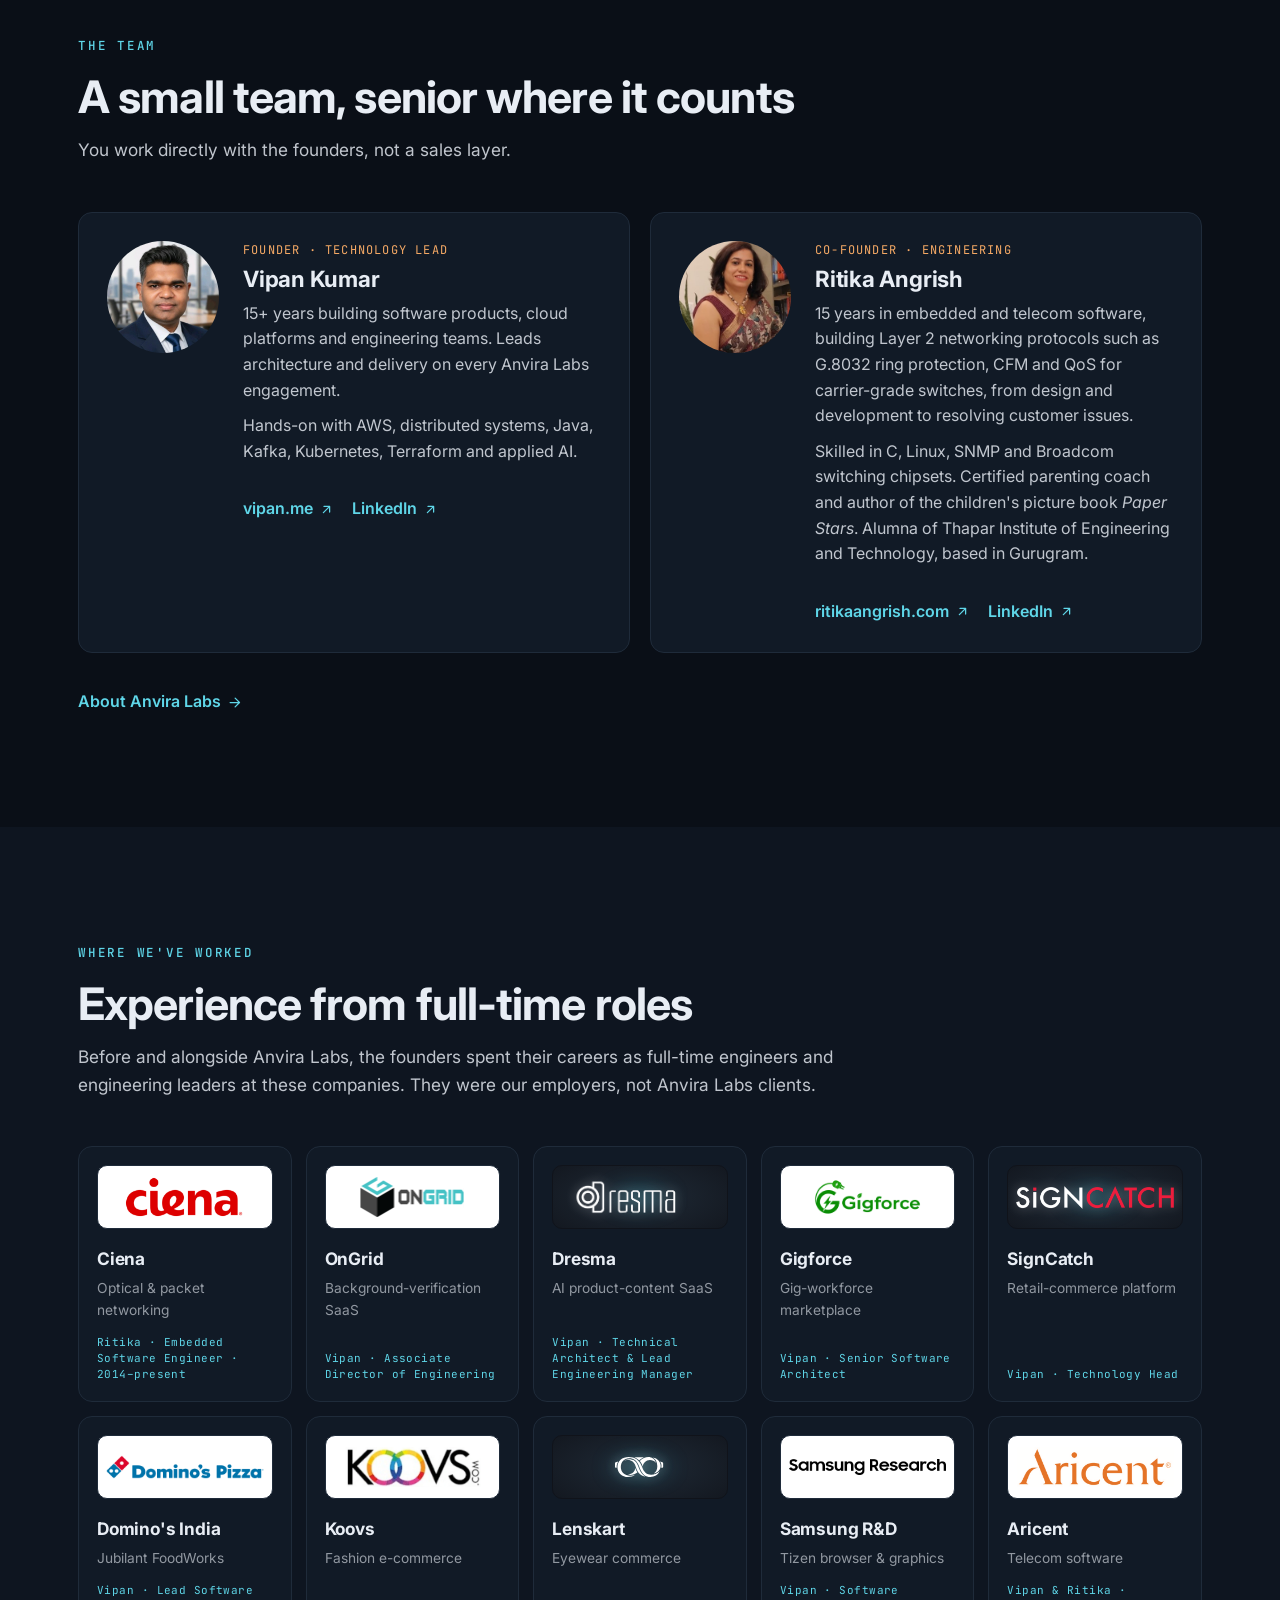
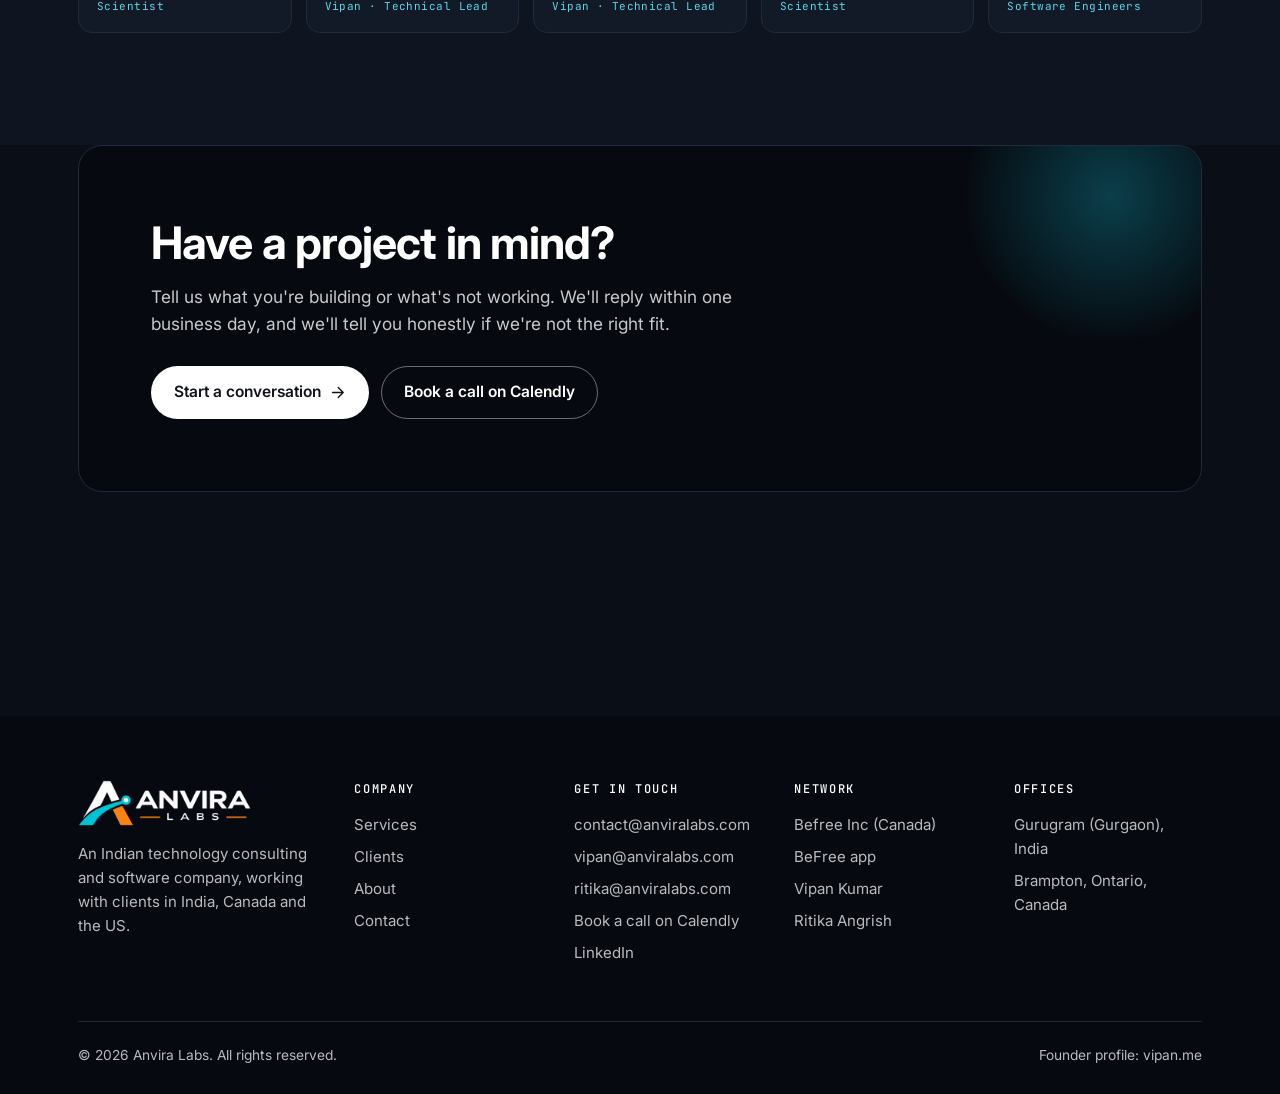
==== commit 6170cb42: "Add network links to Befree Inc, Vipan Kumar and Ritika Angrish; update llms.txt Co-Authored-By: Cla" ====
--- a/index.html
+++ b/index.html
@@ -31,7 +31,7 @@
     <link rel="preconnect" href="https://fonts.googleapis.com">
     <link rel="preconnect" href="https://fonts.gstatic.com" crossorigin>
     <link href="https://fonts.googleapis.com/css2?family=Inter:wght@400;500;600;700&family=JetBrains+Mono:wght@400;500&display=swap" rel="stylesheet">
-    <link rel="stylesheet" href="styles.css?v=20261105j">
+    <link rel="stylesheet" href="styles.css?v=20261124a">
     <script type="application/ld+json">{"@context": "https://schema.org", "@type": ["Organization", "ProfessionalService"], "@id": "https://www.anviralabs.com/#org", "name": "Anvira Labs", "url": "https://www.anviralabs.com/", "logo": "https://www.anviralabs.com/assets/logo/icon-512.png", "image": "https://www.anviralabs.com/assets/logo/og-image.png", "description": "Software development company in Gurugram, India, also in Brampton, Canada. Websites, apps, SaaS, AI and AWS cloud for startups and SMBs.", "email": "contact@anviralabs.com", "slogan": "We build and fix the technology growing companies run on.", "founder": [{"@type": "Person", "@id": "https://www.anviralabs.com/about.html#vipan", "name": "Vipan Kumar", "jobTitle": "Founder & Technology Lead", "url": "https://vipan.me/", "sameAs": ["https://vipan.me/", "https://www.linkedin.com/in/vipankverma/"], "alumniOf": "Thapar Institute of Engineering and Technology"}, {"@type": "Person", "@id": "https://www.anviralabs.com/about.html#ritika", "name": "Ritika Angrish", "jobTitle": "Co-founder, Engineering", "email": "ritika@anviralabs.com", "url": "https://ritikaangrish.com/", "sameAs": ["https://ritikaangrish.com/", "https://www.linkedin.com/in/ritika-angrish/"], "alumniOf": "Thapar Institute of Engineering and Technology"}], "address": {"@type": "PostalAddress", "addressLocality": "Gurugram", "addressRegion": "Haryana", "addressCountry": "IN"}, "location": [{"@type": "Place", "name": "Anvira Labs, Gurugram", "address": {"@type": "PostalAddress", "addressLocality": "Gurugram", "addressRegion": "Haryana", "addressCountry": "IN"}}, {"@type": "Place", "name": "Anvira Labs, Brampton", "address": {"@type": "PostalAddress", "addressLocality": "Brampton", "addressRegion": "ON", "addressCountry": "CA"}}], "areaServed": [{"@type": "City", "name": "Gurugram"}, {"@type": "AdministrativeArea", "name": "Delhi NCR"}, {"@type": "Country", "name": "India"}, {"@type": "City", "name": "Brampton"}, {"@type": "City", "name": "Toronto"}, {"@type": "AdministrativeArea", "name": "Ontario"}, {"@type": "Country", "name": "Canada"}, {"@type": "Country", "name": "United States"}], "knowsAbout": ["Custom software development", "Web application development", "Mobile app development", "SaaS platforms", "Generative AI", "LLM integration", "Retrieval-augmented generation", "AWS", "Kubernetes", "Terraform", "DevOps", "CI/CD", "FinOps", "Cloud cost optimization", "Software architecture", "Fractional CTO", "Technical due diligence", "Java", "Spring Boot", "Node.js", "Python", "Kafka"], "contactPoint": [{"@type": "ContactPoint", "contactType": "sales", "email": "contact@anviralabs.com", "url": "https://www.anviralabs.com/contact.html", "availableLanguage": ["English", "Hindi"], "areaServed": ["IN", "CA", "US"]}], "hasOfferCatalog": {"@type": "OfferCatalog", "name": "Anvira Labs services", "itemListElement": [{"@type": "Offer", "itemOffered": {"@type": "Service", "name": "Custom Software & Product Engineering", "description": "Websites, web apps, mobile apps, SaaS platforms, APIs and integrations.", "url": "https://www.anviralabs.com/services.html#custom-software", "provider": {"@id": "https://www.anviralabs.com/#org"}, "areaServed": [{"@type": "City", "name": "Gurugram"}, {"@type": "AdministrativeArea", "name": "Delhi NCR"}, {"@type": "Country", "name": "India"}, {"@type": "City", "name": "Brampton"}, {"@type": "City", "name": "Toronto"}, {"@type": "AdministrativeArea", "name": "Ontario"}, {"@type": "Country", "name": "Canada"}, {"@type": "Country", "name": "United States"}]}}, {"@type": "Offer", "itemOffered": {"@type": "Service", "name": "AI Enablement", "description": "LLM and RAG features, AI chat assistants, content pipelines and automation.", "url": "https://www.anviralabs.com/services.html#ai", "provider": {"@id": "https://www.anviralabs.com/#org"}, "areaServed": [{"@type": "City", "name": "Gurugram"}, {"@type": "AdministrativeArea", "name": "Delhi NCR"}, {"@type": "Country", "name": "India"}, {"@type": "City", "name": "Brampton"}, {"@type": "City", "name": "Toronto"}, {"@type": "AdministrativeArea", "name": "Ontario"}, {"@type": "Country", "name": "Canada"}, {"@type": "Country", "name": "United States"}]}}, {"@type": "Offer", "itemOffered": {"@type": "Service", "name": "Cloud, DevOps & Cost Optimization", "description": "AWS infrastructure, Terraform, CI/CD, monitoring and cloud-cost audits.", "url": "https://www.anviralabs.com/services.html#cloud", "provider": {"@id": "https://www.anviralabs.com/#org"}, "areaServed": [{"@type": "City", "name": "Gurugram"}, {"@type": "AdministrativeArea", "name": "Delhi NCR"}, {"@type": "Country", "name": "India"}, {"@type": "City", "name": "Brampton"}, {"@type": "City", "name": "Toronto"}, {"@type": "AdministrativeArea", "name": "Ontario"}, {"@type": "Country", "name": "Canada"}, {"@type": "Country", "name": "United States"}]}}, {"@type": "Offer", "itemOffered": {"@type": "Service", "name": "Fractional CTO & Technology Advisory", "description": "Architecture, hiring, delivery oversight and technical due diligence.", "url": "https://www.anviralabs.com/services.html#cto", "provider": {"@id": "https://www.anviralabs.com/#org"}, "areaServed": [{"@type": "City", "name": "Gurugram"}, {"@type": "AdministrativeArea", "name": "Delhi NCR"}, {"@type": "Country", "name": "India"}, {"@type": "City", "name": "Brampton"}, {"@type": "City", "name": "Toronto"}, {"@type": "AdministrativeArea", "name": "Ontario"}, {"@type": "Country", "name": "Canada"}, {"@type": "Country", "name": "United States"}]}}]}}</script>
     <script type="application/ld+json">{"@context": "https://schema.org", "@type": "WebSite", "@id": "https://www.anviralabs.com/#website", "name": "Anvira Labs", "url": "https://www.anviralabs.com/", "publisher": {"@id": "https://www.anviralabs.com/#org"}, "inLanguage": "en"}</script>
     <script>
@@ -266,6 +266,13 @@
                     <a href="https://www.linkedin.com/in/vipankverma/" target="_blank" rel="noopener">LinkedIn</a>
                 </div>
                 <div class="footer-col">
+                    <h5>Network</h5>
+                    <a href="https://befreefit.ca/" target="_blank" rel="noopener">Befree Inc (Canada)</a>
+                    <a href="https://www.befree.fit/" target="_blank" rel="noopener">BeFree app</a>
+                    <a href="https://vipan.me/" target="_blank" rel="noopener">Vipan Kumar</a>
+                    <a href="https://ritikaangrish.com/" target="_blank" rel="noopener">Ritika Angrish</a>
+                </div>
+                <div class="footer-col">
                     <h5>Offices</h5>
                     <p>Gurugram (Gurgaon), India</p>
                     <p>Brampton, Ontario, Canada</p>
--- a/styles.css
+++ b/styles.css
@@ -254,7 +254,7 @@
 
 /* ---------- Footer ---------- */
 .footer { background: var(--band); color: rgba(255,255,255,.72); padding: 64px 0 28px; margin-top: clamp(64px, 9vw, 112px); }
-.footer-top { display: grid; grid-template-columns: minmax(0, 1.3fr) repeat(3, minmax(0, 1fr)); gap: 32px; }
+.footer-top { display: grid; grid-template-columns: minmax(0, 1.3fr) repeat(4, minmax(0, 1fr)); gap: 32px; }
 .footer-brand .logo-img { height: 46px; }
 .footer-brand p { margin-top: 16px; max-width: 34ch; font-size: .94rem; }
 .footer h5 { font-family: var(--mono); font-size: 12px; letter-spacing: .14em; text-transform: uppercase; color: #fff; font-weight: 500; margin-bottom: 14px; }
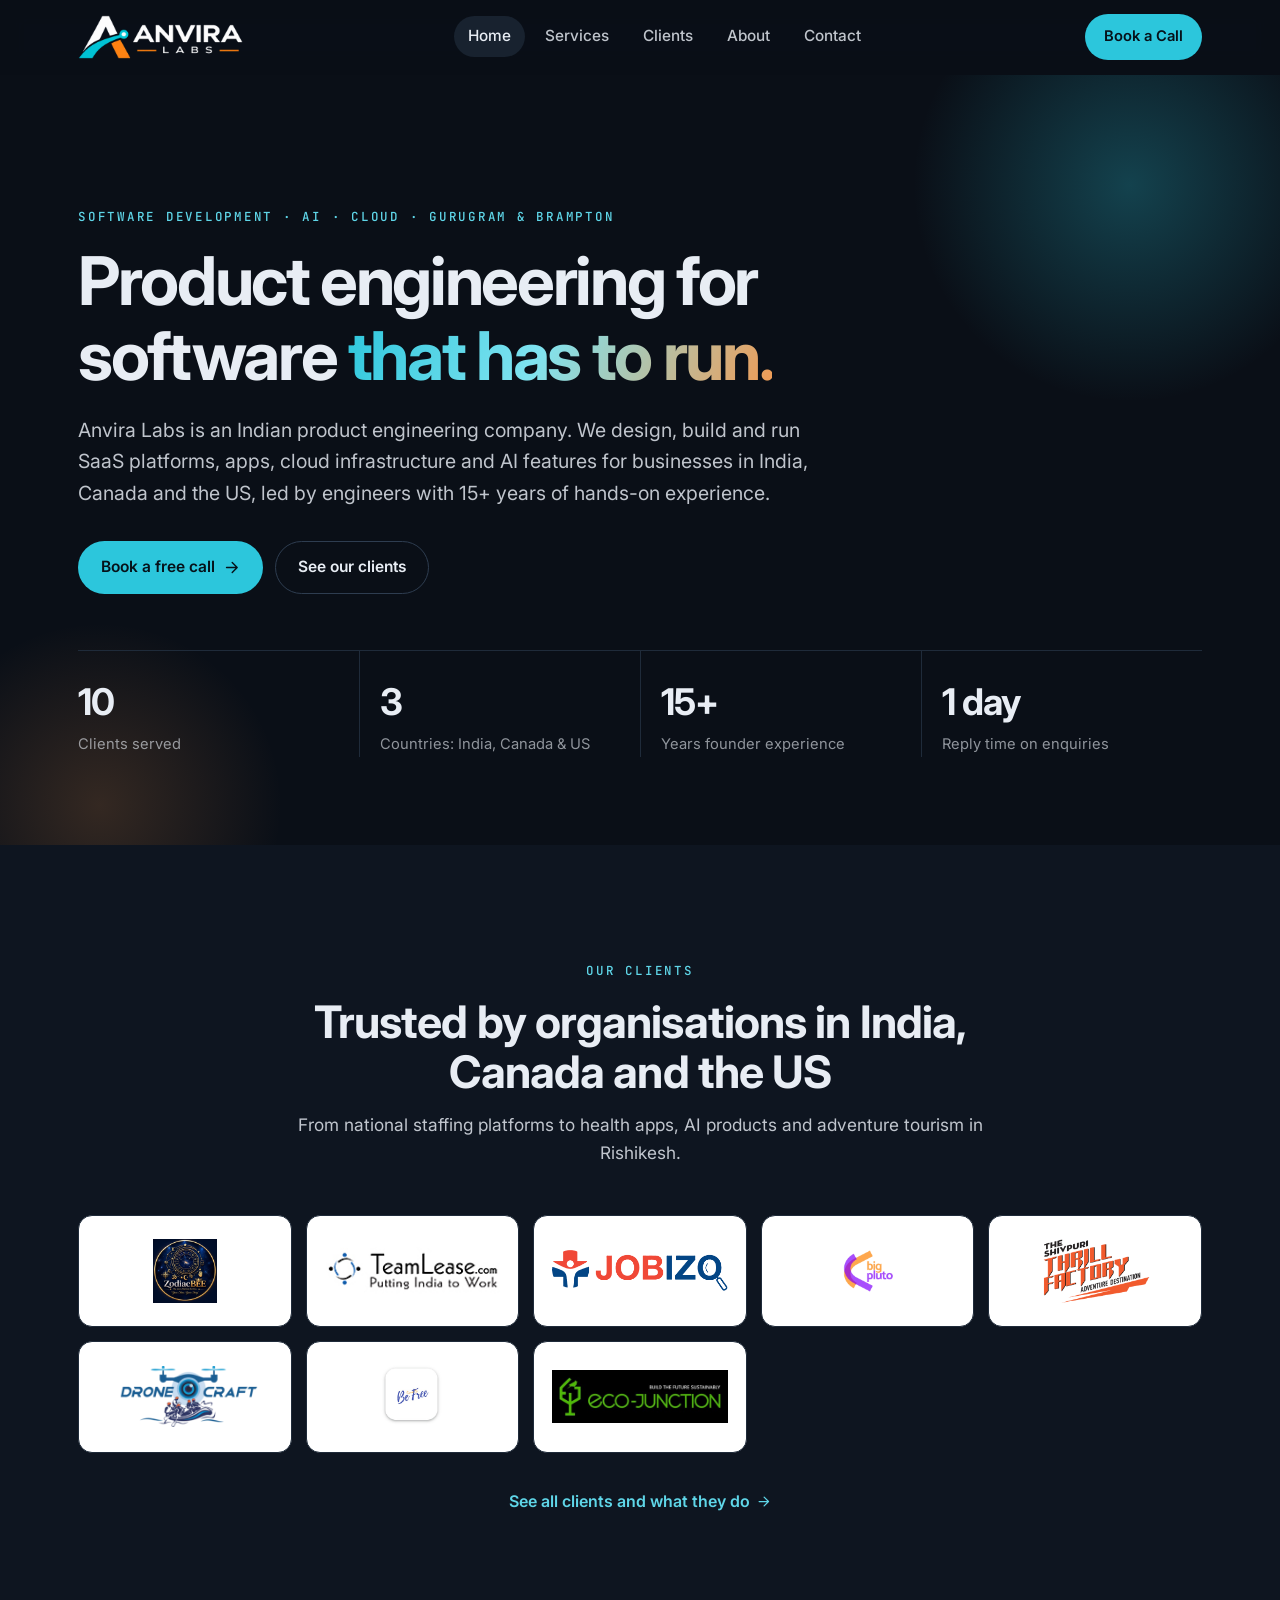
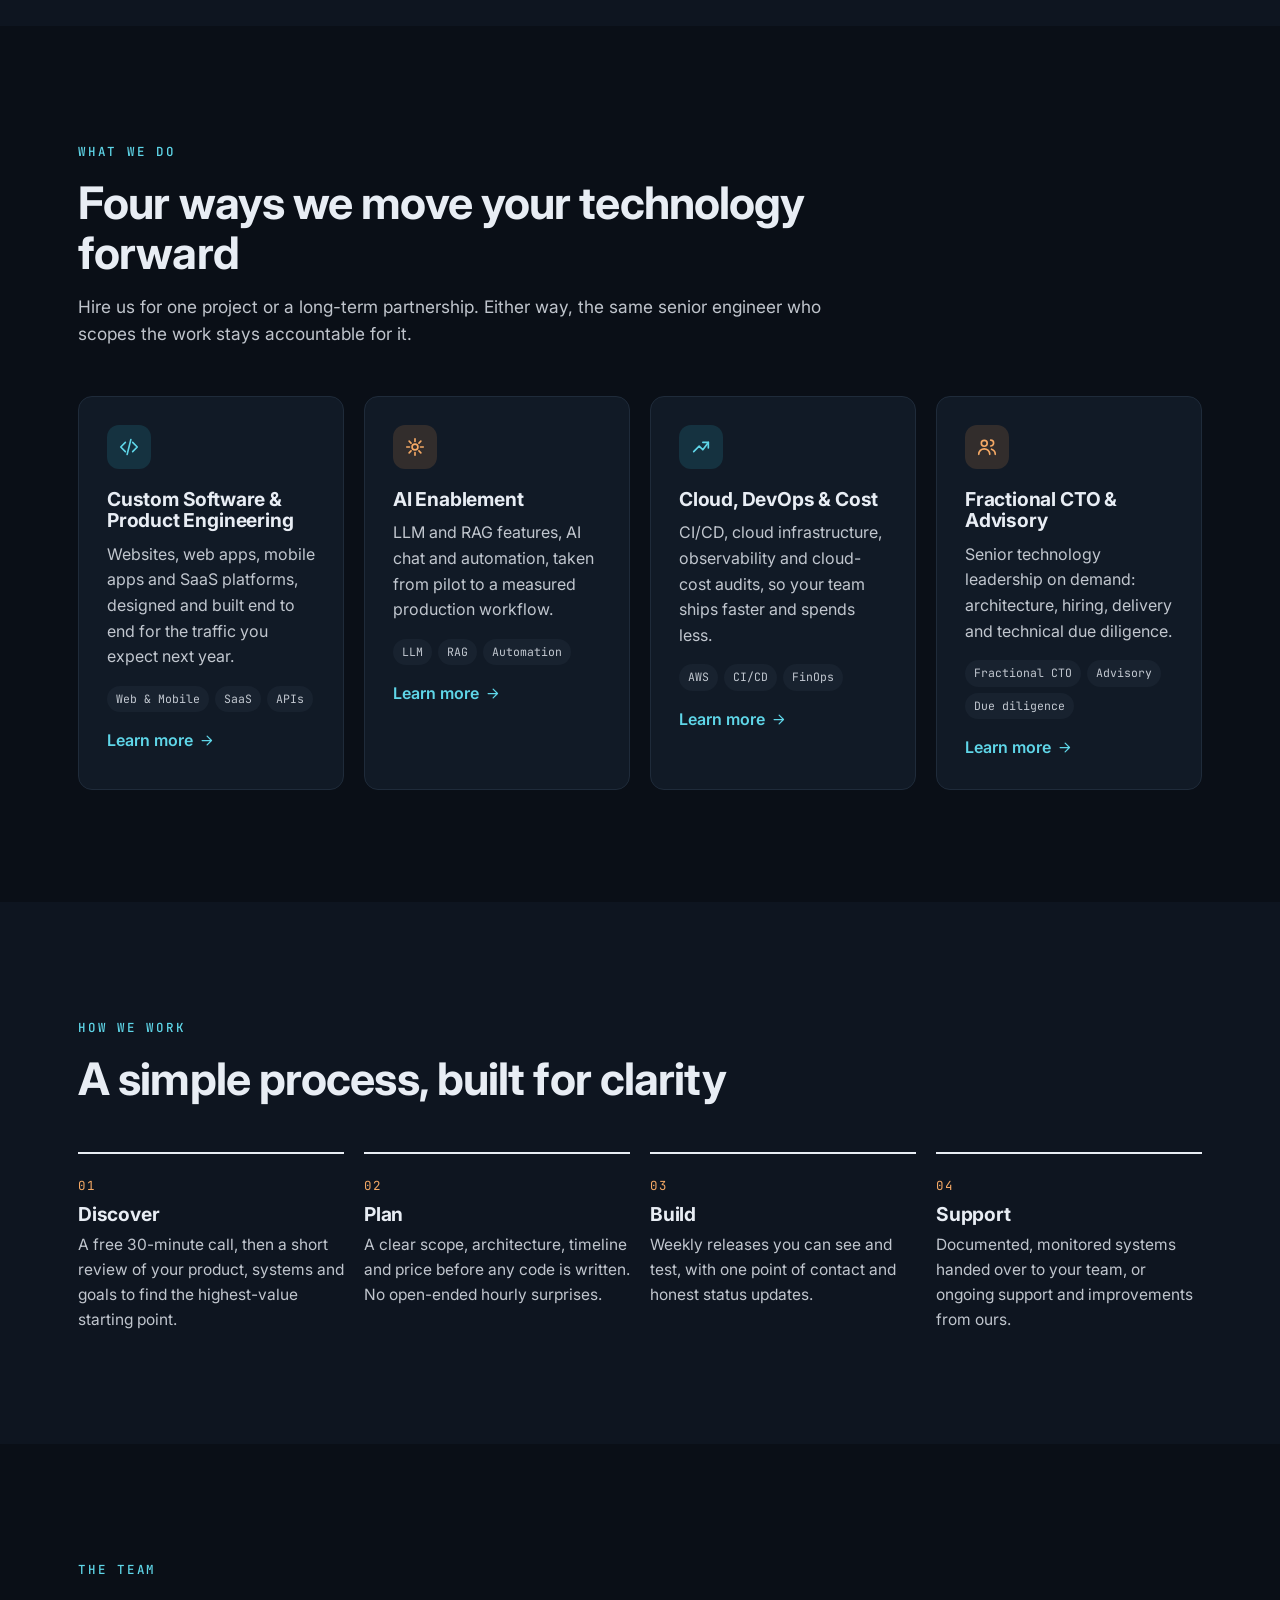
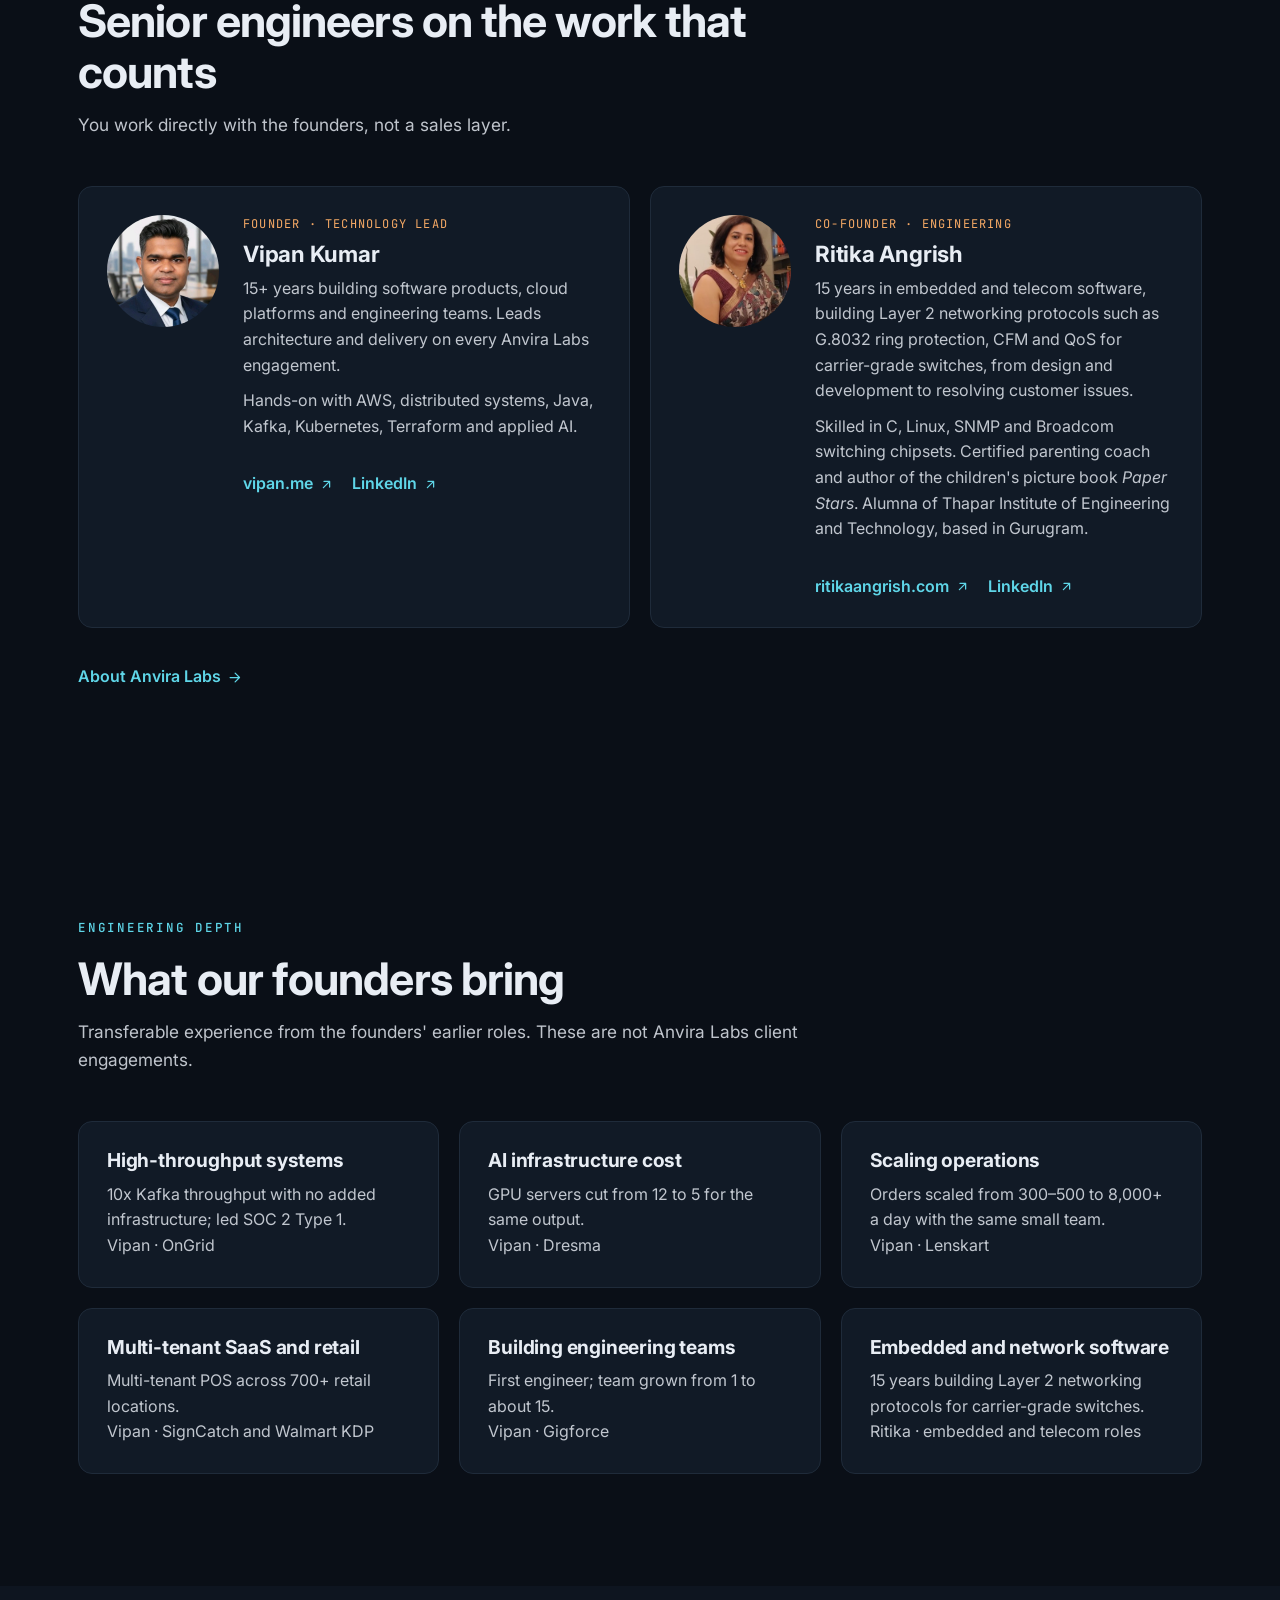
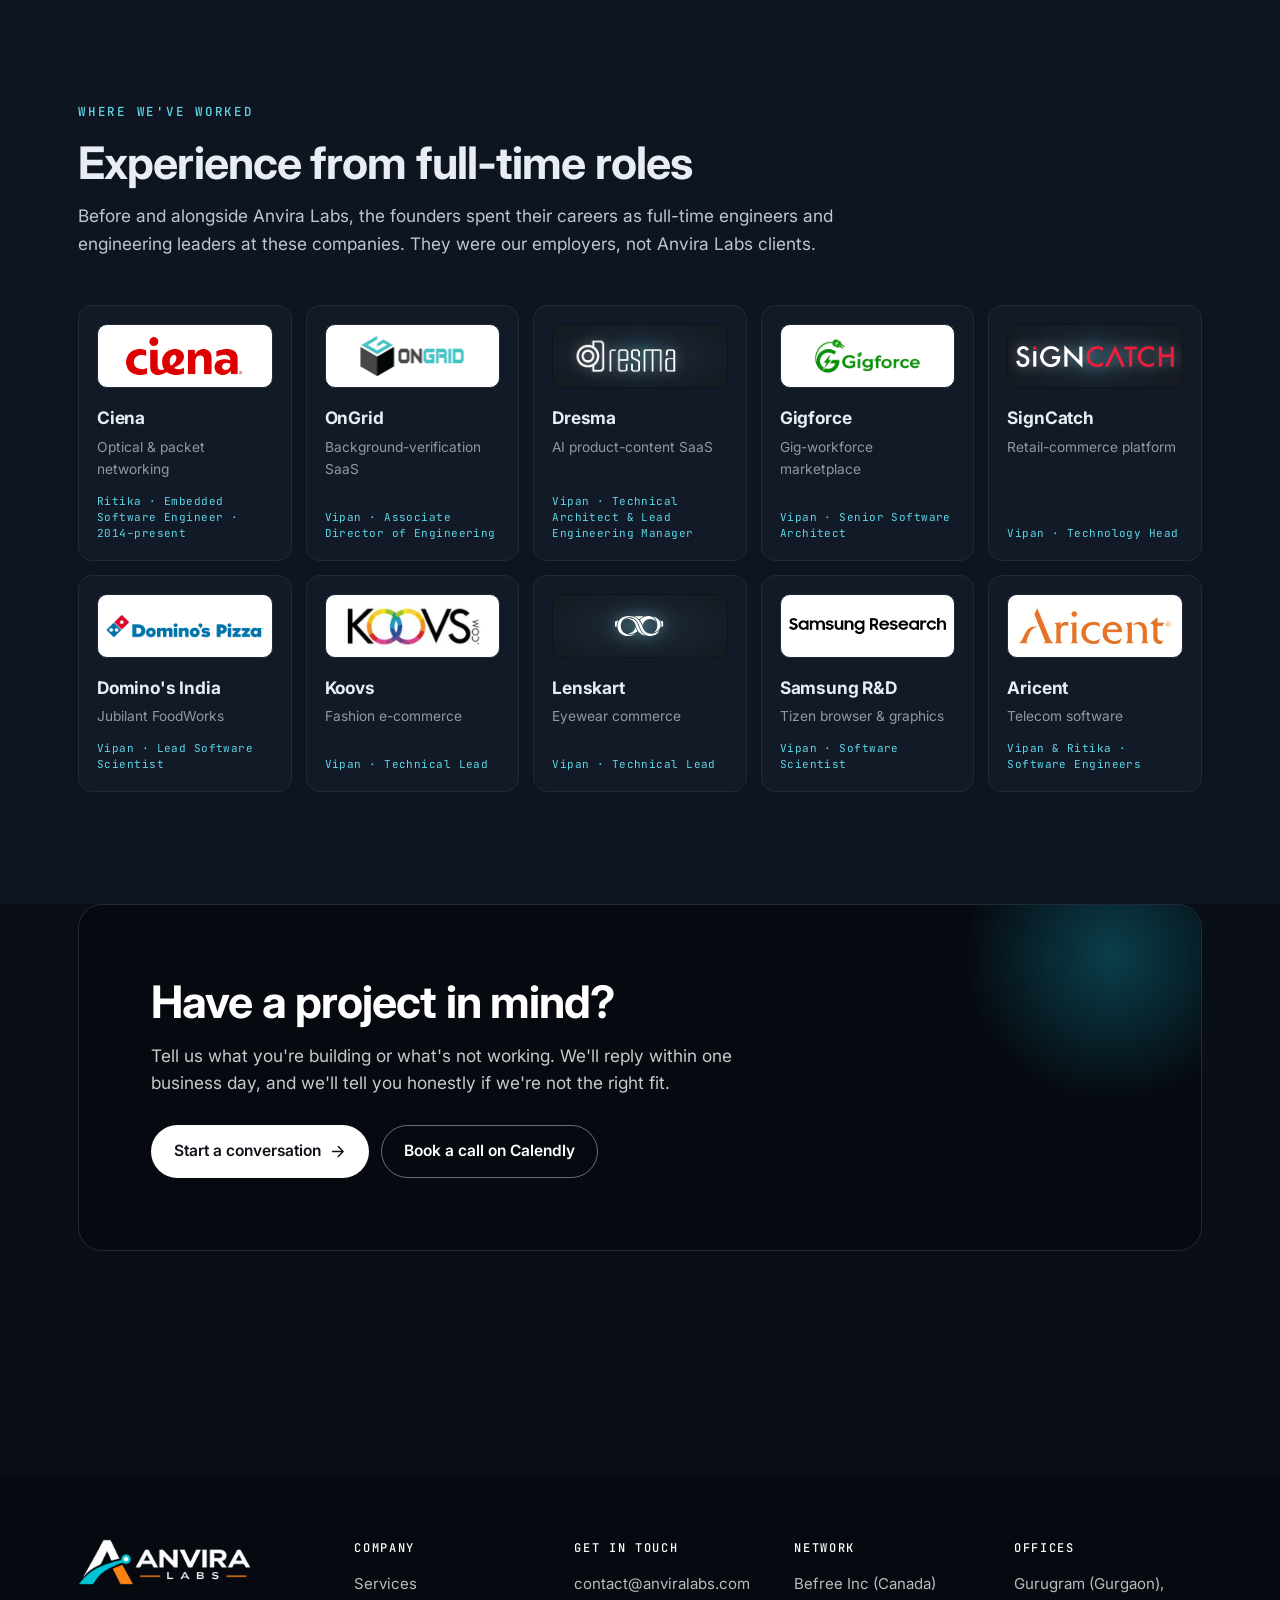
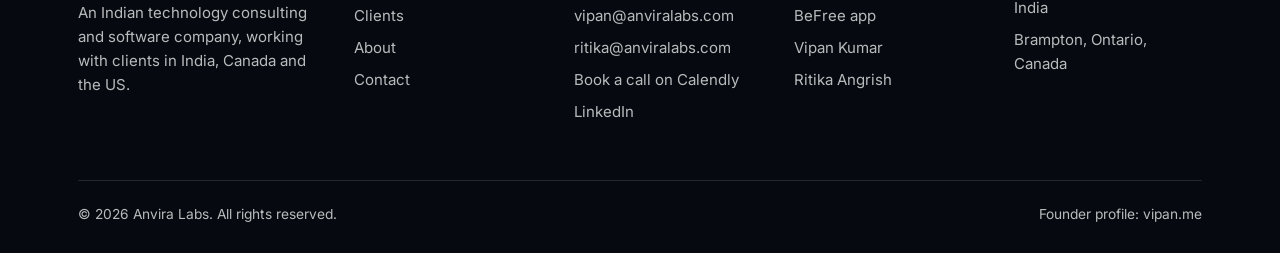
==== commit e32e49d5: "Reposition as product engineering company and add founder capabilities Co-Authored-By: Claude Sonnet" ====
--- a/index.html
+++ b/index.html
@@ -5,15 +5,15 @@
     <meta name="viewport" content="width=device-width, initial-scale=1.0">
     <meta name="theme-color" content="#0a0f17">
     <meta name="color-scheme" content="dark">
-    <title>Anvira Labs | Software, AI & Cloud Company in Gurugram</title>
-    <meta name="description" content="Software development company in Gurugram, India, also in Brampton, Canada. Websites, apps, SaaS, AI and AWS cloud for startups and SMBs.">
+    <title>Anvira Labs | Product Engineering Company, India</title>
+    <meta name="description" content="Product engineering company in Gurugram, India, also in Brampton, Canada. SaaS, apps, AI, AWS cloud, and embedded and network software.">
     <meta name="keywords" content="software development company Gurugram, software company Delhi NCR, custom software development India, web and mobile app development, AI development company India, generative AI and LLM integration, cloud and DevOps services, AWS cost optimization, fractional CTO India, fractional CTO Toronto, software development Brampton, IT consulting Gurgaon, SaaS product development, Anvira Labs">
     <meta name="robots" content="index, follow, max-image-preview:large, max-snippet:-1">
     <meta name="author" content="Anvira Labs">
     <meta name="geo.region" content="IN-HR">
     <meta name="geo.placename" content="Gurugram">
-    <meta property="og:title" content="Anvira Labs | Software, AI & Cloud Company in Gurugram">
-    <meta property="og:description" content="Software development company in Gurugram, India, also in Brampton, Canada. Websites, apps, SaaS, AI and AWS cloud for startups and SMBs.">
+    <meta property="og:title" content="Anvira Labs | Product Engineering Company, India">
+    <meta property="og:description" content="Product engineering company in Gurugram, India, also in Brampton, Canada. SaaS, apps, AI, AWS cloud, and embedded and network software.">
     <meta property="og:type" content="website">
     <meta property="og:site_name" content="Anvira Labs">
     <meta property="og:url" content="https://www.anviralabs.com/">
@@ -32,7 +32,7 @@
     <link rel="preconnect" href="https://fonts.gstatic.com" crossorigin>
     <link href="https://fonts.googleapis.com/css2?family=Inter:wght@400;500;600;700&family=JetBrains+Mono:wght@400;500&display=swap" rel="stylesheet">
     <link rel="stylesheet" href="styles.css?v=20261124a">
-    <script type="application/ld+json">{"@context": "https://schema.org", "@type": ["Organization", "ProfessionalService"], "@id": "https://www.anviralabs.com/#org", "name": "Anvira Labs", "url": "https://www.anviralabs.com/", "logo": "https://www.anviralabs.com/assets/logo/icon-512.png", "image": "https://www.anviralabs.com/assets/logo/og-image.png", "description": "Software development company in Gurugram, India, also in Brampton, Canada. Websites, apps, SaaS, AI and AWS cloud for startups and SMBs.", "email": "contact@anviralabs.com", "slogan": "We build and fix the technology growing companies run on.", "founder": [{"@type": "Person", "@id": "https://www.anviralabs.com/about.html#vipan", "name": "Vipan Kumar", "jobTitle": "Founder & Technology Lead", "url": "https://vipan.me/", "sameAs": ["https://vipan.me/", "https://www.linkedin.com/in/vipankverma/"], "alumniOf": "Thapar Institute of Engineering and Technology"}, {"@type": "Person", "@id": "https://www.anviralabs.com/about.html#ritika", "name": "Ritika Angrish", "jobTitle": "Co-founder, Engineering", "email": "ritika@anviralabs.com", "url": "https://ritikaangrish.com/", "sameAs": ["https://ritikaangrish.com/", "https://www.linkedin.com/in/ritika-angrish/"], "alumniOf": "Thapar Institute of Engineering and Technology"}], "address": {"@type": "PostalAddress", "addressLocality": "Gurugram", "addressRegion": "Haryana", "addressCountry": "IN"}, "location": [{"@type": "Place", "name": "Anvira Labs, Gurugram", "address": {"@type": "PostalAddress", "addressLocality": "Gurugram", "addressRegion": "Haryana", "addressCountry": "IN"}}, {"@type": "Place", "name": "Anvira Labs, Brampton", "address": {"@type": "PostalAddress", "addressLocality": "Brampton", "addressRegion": "ON", "addressCountry": "CA"}}], "areaServed": [{"@type": "City", "name": "Gurugram"}, {"@type": "AdministrativeArea", "name": "Delhi NCR"}, {"@type": "Country", "name": "India"}, {"@type": "City", "name": "Brampton"}, {"@type": "City", "name": "Toronto"}, {"@type": "AdministrativeArea", "name": "Ontario"}, {"@type": "Country", "name": "Canada"}, {"@type": "Country", "name": "United States"}], "knowsAbout": ["Custom software development", "Web application development", "Mobile app development", "SaaS platforms", "Generative AI", "LLM integration", "Retrieval-augmented generation", "AWS", "Kubernetes", "Terraform", "DevOps", "CI/CD", "FinOps", "Cloud cost optimization", "Software architecture", "Fractional CTO", "Technical due diligence", "Java", "Spring Boot", "Node.js", "Python", "Kafka"], "contactPoint": [{"@type": "ContactPoint", "contactType": "sales", "email": "contact@anviralabs.com", "url": "https://www.anviralabs.com/contact.html", "availableLanguage": ["English", "Hindi"], "areaServed": ["IN", "CA", "US"]}], "hasOfferCatalog": {"@type": "OfferCatalog", "name": "Anvira Labs services", "itemListElement": [{"@type": "Offer", "itemOffered": {"@type": "Service", "name": "Custom Software & Product Engineering", "description": "Websites, web apps, mobile apps, SaaS platforms, APIs and integrations.", "url": "https://www.anviralabs.com/services.html#custom-software", "provider": {"@id": "https://www.anviralabs.com/#org"}, "areaServed": [{"@type": "City", "name": "Gurugram"}, {"@type": "AdministrativeArea", "name": "Delhi NCR"}, {"@type": "Country", "name": "India"}, {"@type": "City", "name": "Brampton"}, {"@type": "City", "name": "Toronto"}, {"@type": "AdministrativeArea", "name": "Ontario"}, {"@type": "Country", "name": "Canada"}, {"@type": "Country", "name": "United States"}]}}, {"@type": "Offer", "itemOffered": {"@type": "Service", "name": "AI Enablement", "description": "LLM and RAG features, AI chat assistants, content pipelines and automation.", "url": "https://www.anviralabs.com/services.html#ai", "provider": {"@id": "https://www.anviralabs.com/#org"}, "areaServed": [{"@type": "City", "name": "Gurugram"}, {"@type": "AdministrativeArea", "name": "Delhi NCR"}, {"@type": "Country", "name": "India"}, {"@type": "City", "name": "Brampton"}, {"@type": "City", "name": "Toronto"}, {"@type": "AdministrativeArea", "name": "Ontario"}, {"@type": "Country", "name": "Canada"}, {"@type": "Country", "name": "United States"}]}}, {"@type": "Offer", "itemOffered": {"@type": "Service", "name": "Cloud, DevOps & Cost Optimization", "description": "AWS infrastructure, Terraform, CI/CD, monitoring and cloud-cost audits.", "url": "https://www.anviralabs.com/services.html#cloud", "provider": {"@id": "https://www.anviralabs.com/#org"}, "areaServed": [{"@type": "City", "name": "Gurugram"}, {"@type": "AdministrativeArea", "name": "Delhi NCR"}, {"@type": "Country", "name": "India"}, {"@type": "City", "name": "Brampton"}, {"@type": "City", "name": "Toronto"}, {"@type": "AdministrativeArea", "name": "Ontario"}, {"@type": "Country", "name": "Canada"}, {"@type": "Country", "name": "United States"}]}}, {"@type": "Offer", "itemOffered": {"@type": "Service", "name": "Fractional CTO & Technology Advisory", "description": "Architecture, hiring, delivery oversight and technical due diligence.", "url": "https://www.anviralabs.com/services.html#cto", "provider": {"@id": "https://www.anviralabs.com/#org"}, "areaServed": [{"@type": "City", "name": "Gurugram"}, {"@type": "AdministrativeArea", "name": "Delhi NCR"}, {"@type": "Country", "name": "India"}, {"@type": "City", "name": "Brampton"}, {"@type": "City", "name": "Toronto"}, {"@type": "AdministrativeArea", "name": "Ontario"}, {"@type": "Country", "name": "Canada"}, {"@type": "Country", "name": "United States"}]}}]}}</script>
+    <script type="application/ld+json">{"@context": "https://schema.org", "@type": ["Organization", "ProfessionalService"], "@id": "https://www.anviralabs.com/#org", "name": "Anvira Labs", "url": "https://www.anviralabs.com/", "logo": "https://www.anviralabs.com/assets/logo/icon-512.png", "image": "https://www.anviralabs.com/assets/logo/og-image.png", "description": "Product engineering company in Gurugram, India, also in Brampton, Canada. SaaS, apps, AI, AWS cloud, and embedded and network software.", "email": "contact@anviralabs.com", "slogan": "We build and fix the technology growing companies run on.", "founder": [{"@type": "Person", "@id": "https://www.anviralabs.com/about.html#vipan", "name": "Vipan Kumar", "jobTitle": "Founder & Technology Lead", "url": "https://vipan.me/", "sameAs": ["https://vipan.me/", "https://www.linkedin.com/in/vipankverma/"], "alumniOf": "Thapar Institute of Engineering and Technology"}, {"@type": "Person", "@id": "https://www.anviralabs.com/about.html#ritika", "name": "Ritika Angrish", "jobTitle": "Co-founder, Engineering", "email": "ritika@anviralabs.com", "url": "https://ritikaangrish.com/", "sameAs": ["https://ritikaangrish.com/", "https://www.linkedin.com/in/ritika-angrish/"], "alumniOf": "Thapar Institute of Engineering and Technology"}], "address": {"@type": "PostalAddress", "addressLocality": "Gurugram", "addressRegion": "Haryana", "addressCountry": "IN"}, "location": [{"@type": "Place", "name": "Anvira Labs, Gurugram", "address": {"@type": "PostalAddress", "addressLocality": "Gurugram", "addressRegion": "Haryana", "addressCountry": "IN"}}, {"@type": "Place", "name": "Anvira Labs, Brampton", "address": {"@type": "PostalAddress", "addressLocality": "Brampton", "addressRegion": "ON", "addressCountry": "CA"}}], "areaServed": [{"@type": "City", "name": "Gurugram"}, {"@type": "AdministrativeArea", "name": "Delhi NCR"}, {"@type": "Country", "name": "India"}, {"@type": "City", "name": "Brampton"}, {"@type": "City", "name": "Toronto"}, {"@type": "AdministrativeArea", "name": "Ontario"}, {"@type": "Country", "name": "Canada"}, {"@type": "Country", "name": "United States"}], "knowsAbout": ["Custom software development", "Web application development", "Mobile app development", "SaaS platforms", "Generative AI", "LLM integration", "Retrieval-augmented generation", "AWS", "Kubernetes", "Terraform", "DevOps", "CI/CD", "FinOps", "Cloud cost optimization", "Software architecture", "Fractional CTO", "Technical due diligence", "Java", "Spring Boot", "Node.js", "Python", "Kafka"], "contactPoint": [{"@type": "ContactPoint", "contactType": "sales", "email": "contact@anviralabs.com", "url": "https://www.anviralabs.com/contact.html", "availableLanguage": ["English", "Hindi"], "areaServed": ["IN", "CA", "US"]}], "hasOfferCatalog": {"@type": "OfferCatalog", "name": "Anvira Labs services", "itemListElement": [{"@type": "Offer", "itemOffered": {"@type": "Service", "name": "Custom Software & Product Engineering", "description": "Websites, web apps, mobile apps, SaaS platforms, APIs and integrations.", "url": "https://www.anviralabs.com/services.html#custom-software", "provider": {"@id": "https://www.anviralabs.com/#org"}, "areaServed": [{"@type": "City", "name": "Gurugram"}, {"@type": "AdministrativeArea", "name": "Delhi NCR"}, {"@type": "Country", "name": "India"}, {"@type": "City", "name": "Brampton"}, {"@type": "City", "name": "Toronto"}, {"@type": "AdministrativeArea", "name": "Ontario"}, {"@type": "Country", "name": "Canada"}, {"@type": "Country", "name": "United States"}]}}, {"@type": "Offer", "itemOffered": {"@type": "Service", "name": "AI Enablement", "description": "LLM and RAG features, AI chat assistants, content pipelines and automation.", "url": "https://www.anviralabs.com/services.html#ai", "provider": {"@id": "https://www.anviralabs.com/#org"}, "areaServed": [{"@type": "City", "name": "Gurugram"}, {"@type": "AdministrativeArea", "name": "Delhi NCR"}, {"@type": "Country", "name": "India"}, {"@type": "City", "name": "Brampton"}, {"@type": "City", "name": "Toronto"}, {"@type": "AdministrativeArea", "name": "Ontario"}, {"@type": "Country", "name": "Canada"}, {"@type": "Country", "name": "United States"}]}}, {"@type": "Offer", "itemOffered": {"@type": "Service", "name": "Cloud, DevOps & Cost Optimization", "description": "AWS infrastructure, Terraform, CI/CD, monitoring and cloud-cost audits.", "url": "https://www.anviralabs.com/services.html#cloud", "provider": {"@id": "https://www.anviralabs.com/#org"}, "areaServed": [{"@type": "City", "name": "Gurugram"}, {"@type": "AdministrativeArea", "name": "Delhi NCR"}, {"@type": "Country", "name": "India"}, {"@type": "City", "name": "Brampton"}, {"@type": "City", "name": "Toronto"}, {"@type": "AdministrativeArea", "name": "Ontario"}, {"@type": "Country", "name": "Canada"}, {"@type": "Country", "name": "United States"}]}}, {"@type": "Offer", "itemOffered": {"@type": "Service", "name": "Fractional CTO & Technology Advisory", "description": "Architecture, hiring, delivery oversight and technical due diligence.", "url": "https://www.anviralabs.com/services.html#cto", "provider": {"@id": "https://www.anviralabs.com/#org"}, "areaServed": [{"@type": "City", "name": "Gurugram"}, {"@type": "AdministrativeArea", "name": "Delhi NCR"}, {"@type": "Country", "name": "India"}, {"@type": "City", "name": "Brampton"}, {"@type": "City", "name": "Toronto"}, {"@type": "AdministrativeArea", "name": "Ontario"}, {"@type": "Country", "name": "Canada"}, {"@type": "Country", "name": "United States"}]}}]}}</script>
     <script type="application/ld+json">{"@context": "https://schema.org", "@type": "WebSite", "@id": "https://www.anviralabs.com/#website", "name": "Anvira Labs", "url": "https://www.anviralabs.com/", "publisher": {"@id": "https://www.anviralabs.com/#org"}, "inLanguage": "en"}</script>
     <script>
         // Site theme. DEFAULT is what visitors see; ?theme=name previews another one.
@@ -77,8 +77,8 @@
         <section class="hero">
             <div class="container">
                 <div class="eyebrow reveal">Software development · AI · Cloud · Gurugram &amp; Brampton</div>
-                <h1 class="reveal">We build and fix the technology <span class="grad-text">growing companies run on.</span></h1>
-                <p class="lede reveal">Anvira Labs is a family-run Indian technology company. We design, build and run websites, apps, cloud platforms and AI features for businesses in India, Canada and the US, led by an engineer with 15+ years of hands-on experience.</p>
+                <h1 class="reveal">Product engineering for software <span class="grad-text">that has to run.</span></h1>
+                <p class="lede reveal">Anvira Labs is an Indian product engineering company. We design, build and run SaaS platforms, apps, cloud infrastructure and AI features for businesses in India, Canada and the US, led by engineers with 15+ years of hands-on experience.</p>
                 <div class="hero-actions reveal">
                     <a href="contact.html" class="btn btn-primary">Book a free call <svg viewBox="0 0 24 24" fill="none" stroke="currentColor" stroke-width="2" stroke-linecap="round" stroke-linejoin="round" aria-hidden="true"><path d="M5 12h14M13 5l7 7-7 7"/></svg></a>
                     <a href="work.html" class="btn btn-secondary">See our clients</a>
@@ -172,7 +172,7 @@
             <div class="container">
                 <div class="section-head">
                     <div class="eyebrow">The team</div>
-                    <h2>A small team, senior where it counts</h2>
+                    <h2>Senior engineers on the work that counts</h2>
                     <p>You work directly with the founders, not a sales layer.</p>
                 </div>
             <div class="grid-2">
@@ -207,6 +207,24 @@
             </div>
         </section>
 
+        <section class="section" id="capabilities">
+            <div class="container">
+                <div class="section-head">
+                    <div class="eyebrow">Engineering depth</div>
+                    <h2>What our founders bring</h2>
+                    <p>Transferable experience from the founders' earlier roles. These are not Anvira Labs client engagements.</p>
+                </div>
+                <div class="grid-3">
+                    <article class="card reveal"><h3>High-throughput systems</h3><p>10x Kafka throughput with no added infrastructure; led SOC 2 Type 1.</p><p class="muted">Vipan · OnGrid</p></article>
+                    <article class="card reveal"><h3>AI infrastructure cost</h3><p>GPU servers cut from 12 to 5 for the same output.</p><p class="muted">Vipan · Dresma</p></article>
+                    <article class="card reveal"><h3>Scaling operations</h3><p>Orders scaled from 300–500 to 8,000+ a day with the same small team.</p><p class="muted">Vipan · Lenskart</p></article>
+                    <article class="card reveal"><h3>Multi-tenant SaaS and retail</h3><p>Multi-tenant POS across 700+ retail locations.</p><p class="muted">Vipan · SignCatch and Walmart KDP</p></article>
+                    <article class="card reveal"><h3>Building engineering teams</h3><p>First engineer; team grown from 1 to about 15.</p><p class="muted">Vipan · Gigforce</p></article>
+                    <article class="card reveal"><h3>Embedded and network software</h3><p>15 years building Layer 2 networking protocols for carrier-grade switches.</p><p class="muted">Ritika · embedded and telecom roles</p></article>
+                </div>
+            </div>
+        </section>
+
         <section class="section alt" id="experience">
             <div class="container">
                 <div class="section-head">
